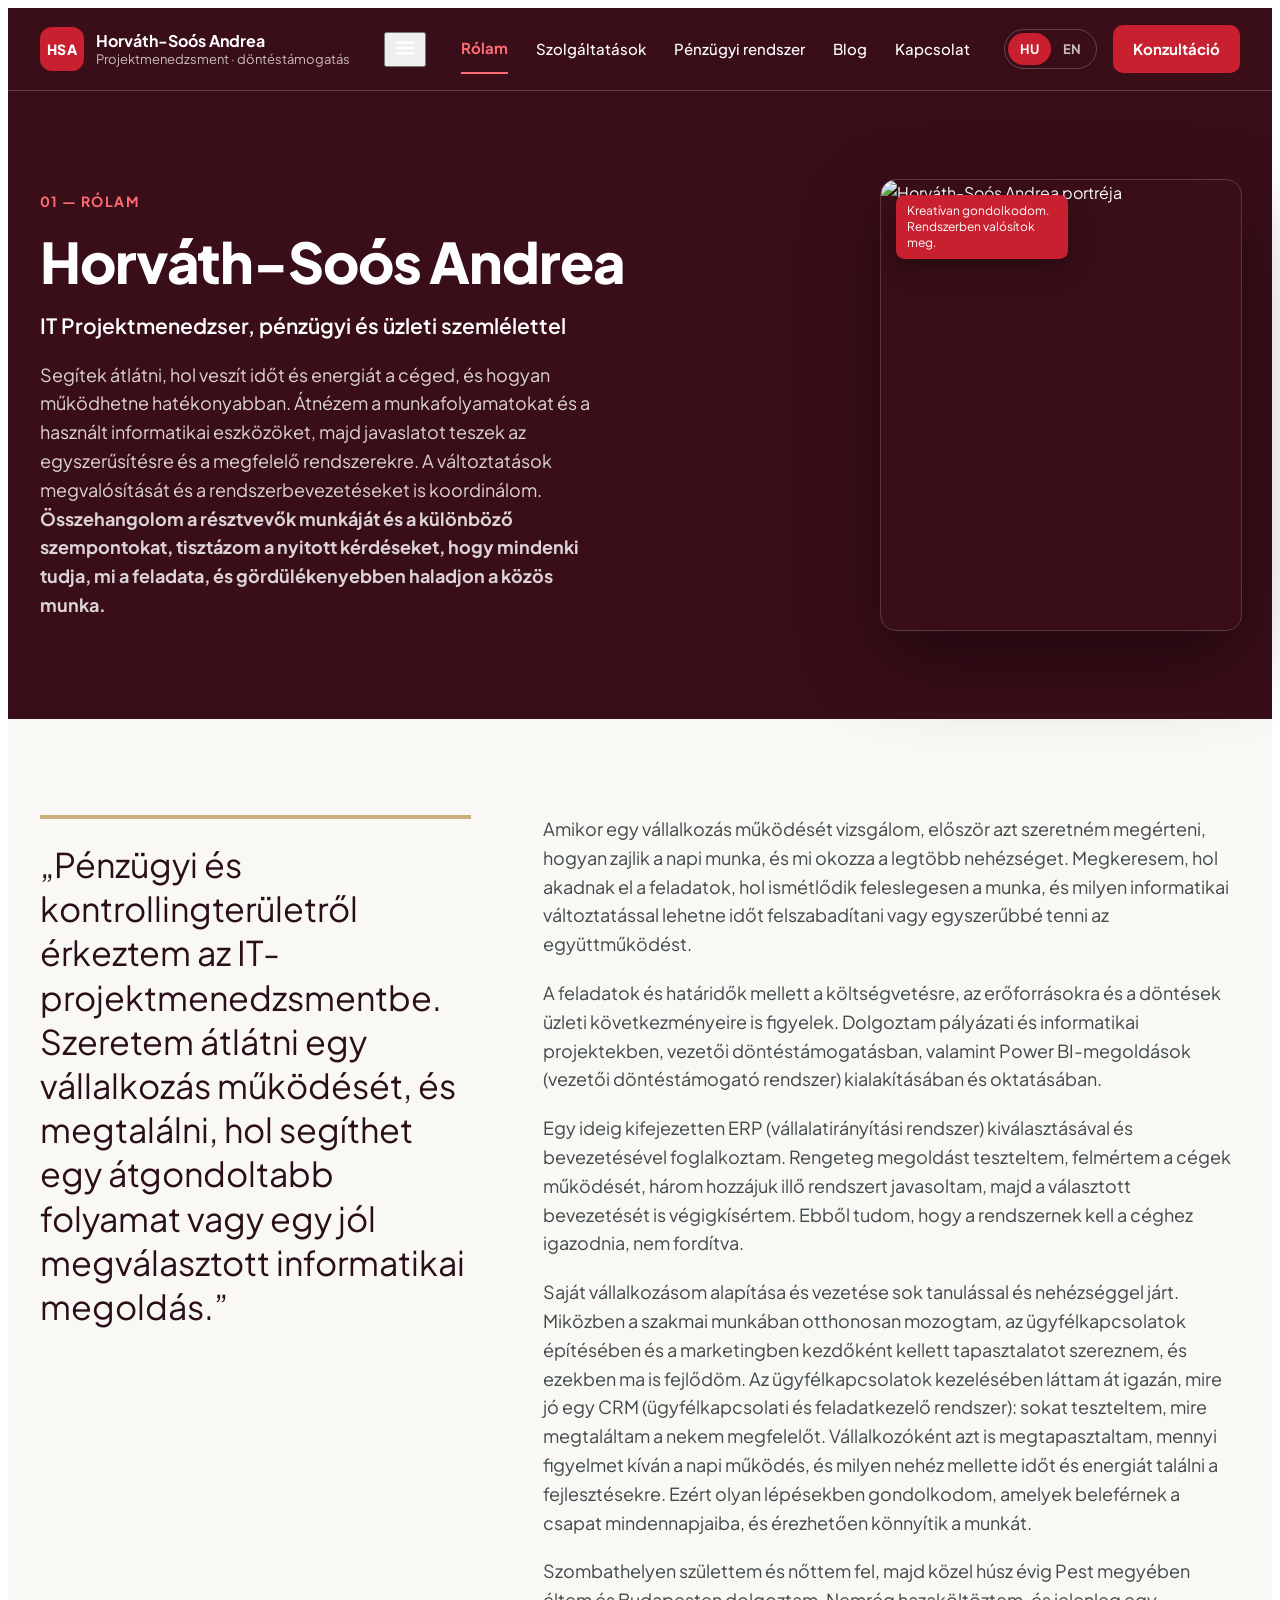
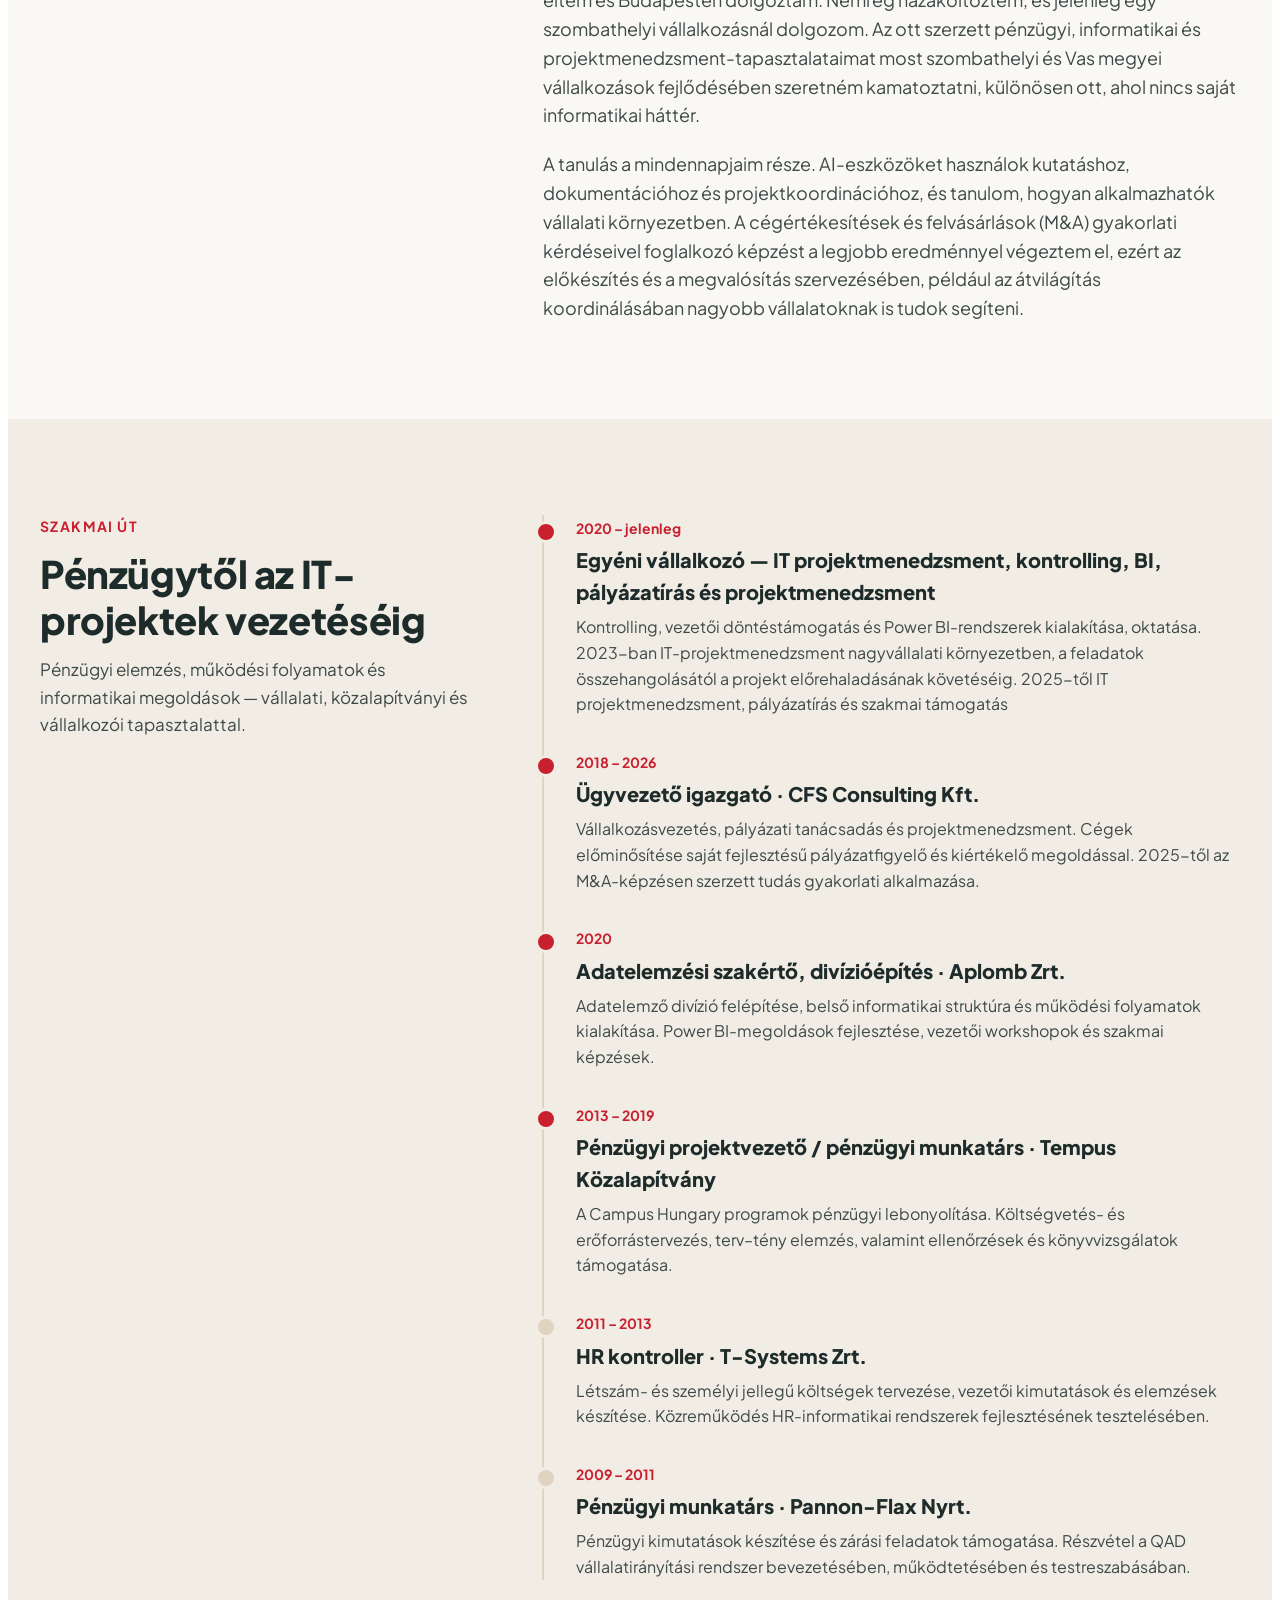
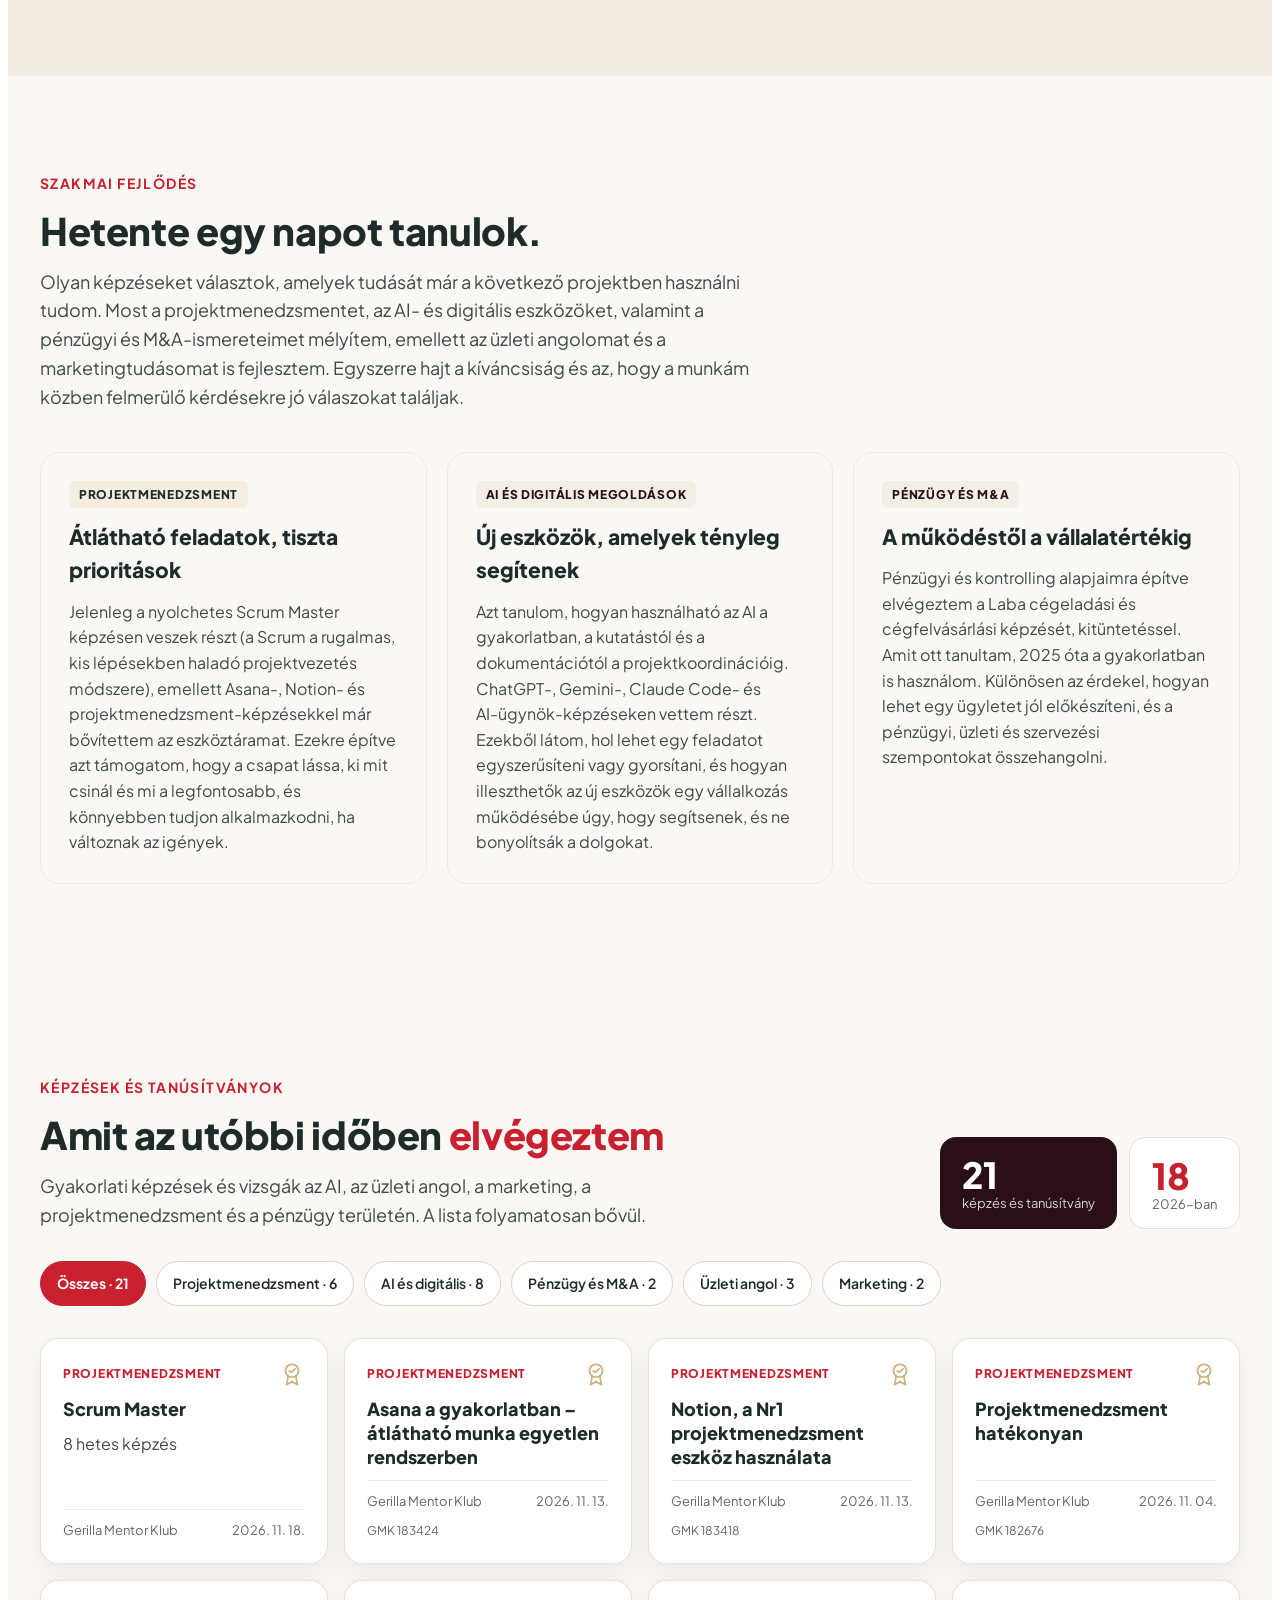
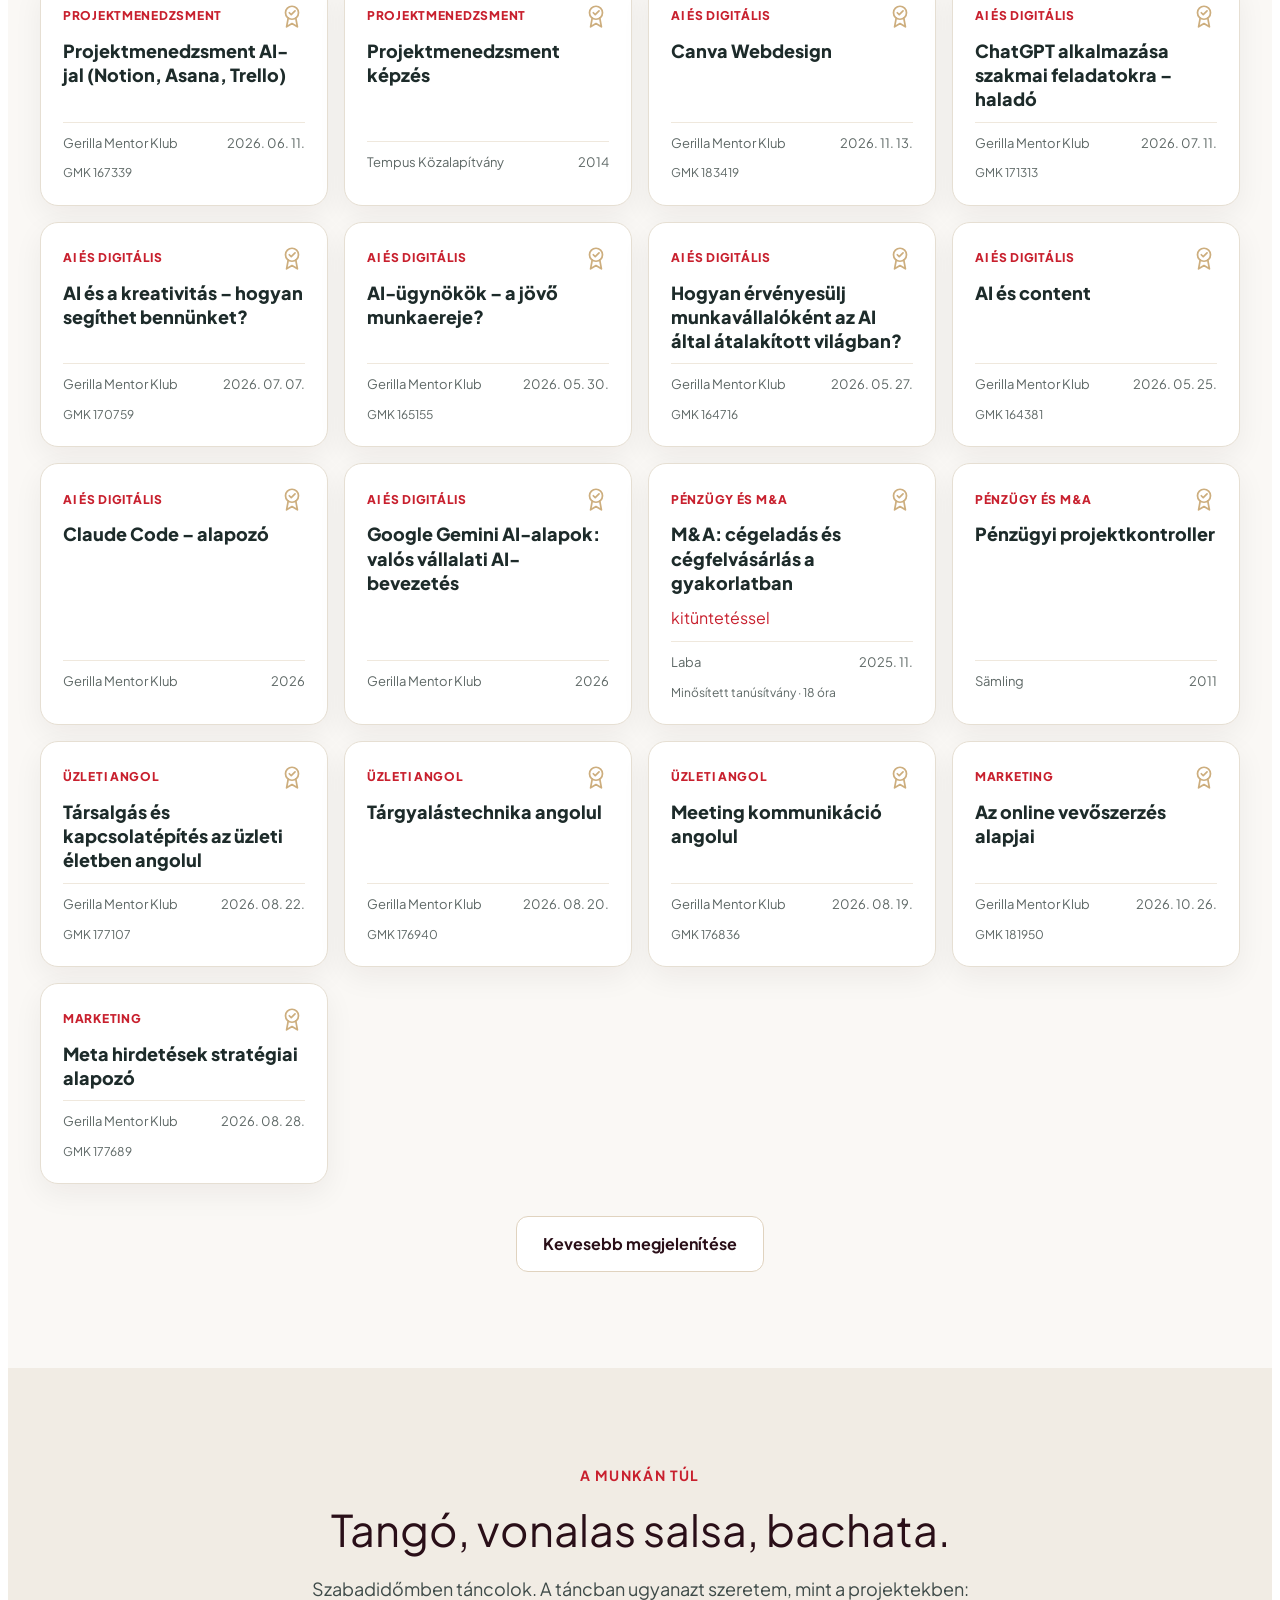
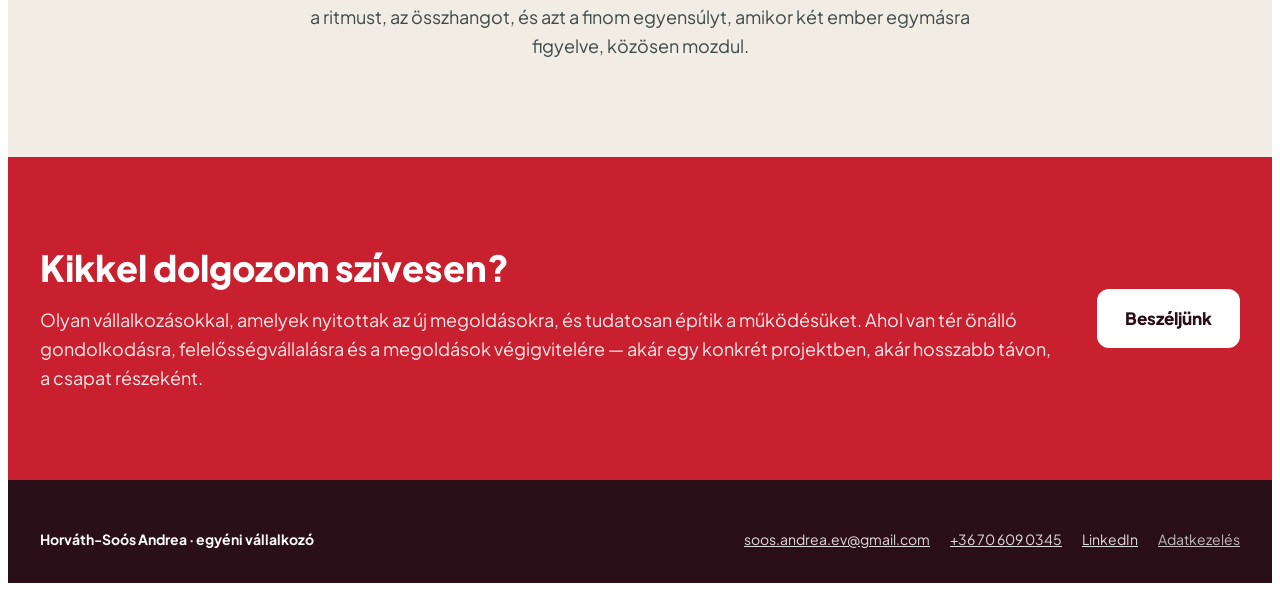
==== index.html @ f27bf32a "Make Rólam the homepage, restore services photo captions and update professional development" ====
<!doctype html>
<html lang="hu">
<head>
<meta charset="utf-8">
<meta name="viewport" content="width=device-width, initial-scale=1">
<title>Horváth-Soós Andrea – IT-projektmenedzsment és döntéstámogatás</title>
<meta name="description" content="Horváth-Soós Andrea bemutatkozása: pénzügyi és kontrolling háttér, szakmai út, képzések és tanúsítványok.">
<meta property="og:type" content="website">
<meta property="og:title" content="Horváth-Soós Andrea – IT-projektmenedzsment és döntéstámogatás">
<meta property="og:description" content="Horváth-Soós Andrea bemutatkozása: pénzügyi és kontrolling háttér, szakmai út, képzések és tanúsítványok.">
<link rel="icon" href="assets/img/favicon.svg" type="image/svg+xml">
<link rel="preconnect" href="https://fonts.googleapis.com">
<link rel="preconnect" href="https://fonts.gstatic.com" crossorigin>
<link href="https://fonts.googleapis.com/css2?family=Playfair+Display:ital,wght@1,500;1,600&amp;family=Plus+Jakarta+Sans:wght@400;500;600;700;800&amp;display=swap" rel="stylesheet">
<link rel="stylesheet" href="assets/css/site.css">
<script src="assets/js/site.js" defer></script>
</head>
<body>
<div style="font-family: 'Plus Jakarta Sans', system-ui, sans-serif; color: #1D2B2A; background: #FAF8F5; width: 100%; line-height: 1.6">

<header class="site-header" style="background: #3A0E19; border-bottom: 1px solid rgba(255, 255, 255, 0.22)">
<div style="max-width: 1200px; margin: 0 auto; padding: 16px 24px; display: flex; flex-wrap: wrap; align-items: center; justify-content: space-between; gap: 16px">
<a href="./" style="display: flex; align-items: center; gap: 12px; text-decoration: none; color: #FFFFFF">
<span style="width: 44px; height: 44px; border-radius: 12px; background: #C8202E; color: #FFFFFF; display: flex; align-items: center; justify-content: center; font-weight: 800; font-size: 14px; letter-spacing: 0.04em">HSA</span>
<span style="display: flex; flex-direction: column; line-height: 1.25"><span style="font-weight: 700; font-size: 16px">Horváth-Soós Andrea</span><span style="font-size: 13px; color: rgba(255, 255, 255, 0.72)">Projektmenedzsment · döntéstámogatás</span></span>
</a>
<button type="button" class="nav-toggle" aria-expanded="false" aria-controls="site-nav" aria-label="Menü" style="color: #FFFFFF"><svg aria-hidden="true" width="26" height="26" viewBox="0 0 24 24" fill="none" stroke="currentColor" stroke-width="2" stroke-linecap="round"><path d="M4 7h16M4 12h16M4 17h16"/></svg></button>
<nav id="site-nav" class="site-nav" aria-label="Fő navigáció" style="display: flex; flex-wrap: wrap; align-items: center; gap: 0 28px">
<a href="./" aria-current="page" style="color: #FF6B73; text-decoration: none; font-weight: 700; font-size: 15px; padding: 12px 0; border-bottom: 2px solid #FF6B73">Rólam</a>
<a href="szolgaltatasok/" style="color: #FFFFFF; text-decoration: none; font-weight: 500; font-size: 15px; padding: 12px 0">Szolgáltatások</a>
<a href="penzugyi-rendszer/" style="color: #FFFFFF; text-decoration: none; font-weight: 500; font-size: 15px; padding: 12px 0">Pénzügyi rendszer</a>
<a href="blog/" style="color: #FFFFFF; text-decoration: none; font-weight: 500; font-size: 15px; padding: 12px 0">Blog</a>
<a href="kapcsolat/" style="color: #FFFFFF; text-decoration: none; font-weight: 500; font-size: 15px; padding: 12px 0">Kapcsolat</a>
</nav>
<div class="site-actions" style="display: flex; align-items: center; gap: 16px">
<div role="group" aria-label="Nyelvválasztó" style="display: flex; align-items: center; border: 1px solid rgba(255, 255, 255, 0.22); border-radius: 999px; padding: 3px; font-size: 13px; font-weight: 700">
<span aria-current="true" style="background: #C8202E; color: #FFFFFF; border-radius: 999px; padding: 6px 12px">HU</span>
<a href="en/" style="color: rgba(255, 255, 255, 0.72); text-decoration: none; padding: 6px 12px">EN</a>
</div>
<a href="kapcsolat/" style="background: #C8202E; color: #FFFFFF; text-decoration: none; font-weight: 700; font-size: 15px; padding: 12px 20px; border-radius: 10px">Konzultáció</a>
</div>
</div>
</header>

<section class="art-band" style="background-color: #3A0E19; color: #FFFFFF">
<div style="max-width: 1200px; margin: 0 auto; padding: 88px 24px; display: flex; flex-wrap: wrap; gap: 48px; align-items: center">
<div style="flex: 1 1 520px; min-width: 0; display: flex; flex-direction: column; gap: 18px">
<span style="font-size: 14px; font-weight: 700; letter-spacing: 0.1em; text-transform: uppercase; color: #FF6B73">01 — Rólam</span>
<h1 style="margin: 0; font-size: clamp(36px, 4.6vw, 56px); line-height: 1.08; font-weight: 800; letter-spacing: -0.02em">Horváth-Soós Andrea</h1>
<p style="margin: 0; font-size: 21px; font-weight: 600; color: #FFFFFF">IT Projektmenedzser, pénzügyi és üzleti szemlélettel</p>
<p style="margin: 0; font-size: 18px; color: rgba(255, 255, 255, 0.82); max-width: 580px">Segítek átlátni, hol veszít időt és energiát a céged, és hogyan működhetne hatékonyabban. Átnézem a munkafolyamatokat és a használt informatikai eszközöket, majd javaslatot teszek az egyszerűsítésre és a megfelelő rendszerekre. A változtatások megvalósítását és a rendszerbevezetéseket is koordinálom. <strong>Összehangolom a résztvevők munkáját és a különböző szempontokat, tisztázom a nyitott kérdéseket, hogy mindenki tudja, mi a feladata, és gördülékenyebben haladjon a közös munka.</strong></p>
</div>
<div style="flex: 0 1 360px; min-width: 0">
<div style="position: relative">
<img src="assets/img/portre-rattan.jpg" alt="Horváth-Soós Andrea portréja" style="display: block; width: 100%; aspect-ratio: 4 / 5; object-fit: cover; object-position: 50% 35%; border-radius: 16px; border: 1px solid rgba(255, 255, 255, 0.18); box-shadow: 0 30px 80px rgba(0, 0, 0, 0.45)">
<div style="position: absolute; left: 16px; top: 16px; background: #C8202E; color: #FFFFFF; border-radius: 8.4px; padding: 8.4px 10.8px; box-shadow: 0 9.6px 24px rgba(0, 0, 0, 0.35); max-width: 150px"><span class="serif" style="display: block; font-size: 12px; line-height: 1.3">Kreatívan gondolkodom.<br>Rendszerben valósítok meg.</span></div>
</div>
</div>
</div>
</section>

<section class="art-flow">
<div style="max-width: 1200px; margin: 0 auto; padding: 96px 24px; display: flex; flex-wrap: wrap; gap: 48px 72px">
<div style="flex: 1 1 320px; min-width: 0">
<p class="serif" style="margin: 0; font-size: clamp(26px, 2.8vw, 34px); line-height: 1.3; color: #2A0F18; border-top: 4px solid #CDAE7E; padding-top: 24px">„Pénzügyi és kontrollingterületről érkeztem az IT-projektmenedzsmentbe. Szeretem átlátni egy vállalkozás működését, és megtalálni, hol segíthet egy átgondoltabb folyamat vagy egy jól megválasztott informatikai megoldás.”</p>
</div>
<div style="flex: 1.6 1 520px; min-width: 0; display: flex; flex-direction: column; gap: 20px; font-size: 18px; color: #3E4A48">
<p style="margin: 0">Amikor egy vállalkozás működését vizsgálom, először azt szeretném megérteni, hogyan zajlik a napi munka, és mi okozza a legtöbb nehézséget. Megkeresem, hol akadnak el a feladatok, hol ismétlődik feleslegesen a munka, és milyen informatikai változtatással lehetne időt felszabadítani vagy egyszerűbbé tenni az együttműködést.</p>
<p style="margin: 0">A feladatok és határidők mellett a költségvetésre, az erőforrásokra és a döntések üzleti következményeire is figyelek. Dolgoztam pályázati és informatikai projektekben, vezetői döntéstámogatásban, valamint Power BI-megoldások (vezetői döntéstámogató rendszer) kialakításában és oktatásában.</p>
<p style="margin: 0">Egy ideig kifejezetten ERP (vállalatirányítási rendszer) kiválasztásával és bevezetésével foglalkoztam. Rengeteg megoldást teszteltem, felmértem a cégek működését, három hozzájuk illő rendszert javasoltam, majd a választott bevezetését is végigkísértem. Ebből tudom, hogy a rendszernek kell a céghez igazodnia, nem fordítva.</p>
<p style="margin: 0">Saját vállalkozásom alapítása és vezetése sok tanulással és nehézséggel járt. Miközben a szakmai munkában otthonosan mozogtam, az ügyfélkapcsolatok építésében és a marketingben kezdőként kellett tapasztalatot szereznem, és ezekben ma is fejlődöm. Az ügyfélkapcsolatok kezelésében láttam át igazán, mire jó egy CRM (ügyfélkapcsolati és feladatkezelő rendszer): sokat teszteltem, mire megtaláltam a nekem megfelelőt. Vállalkozóként azt is megtapasztaltam, mennyi figyelmet kíván a napi működés, és milyen nehéz mellette időt és energiát találni a fejlesztésekre. Ezért olyan lépésekben gondolkodom, amelyek beleférnek a csapat mindennapjaiba, és érezhetően könnyítik a munkát.</p>
<p style="margin: 0">Szombathelyen születtem és nőttem fel, majd közel húsz évig Pest megyében éltem és Budapesten dolgoztam. Nemrég hazaköltöztem, és jelenleg egy szombathelyi vállalkozásnál dolgozom. Az ott szerzett pénzügyi, informatikai és projektmenedzsment-tapasztalataimat most szombathelyi és Vas megyei vállalkozások fejlődésében szeretném kamatoztatni, különösen ott, ahol nincs saját informatikai háttér.</p>
<p style="margin: 0">A tanulás a mindennapjaim része. AI-eszközöket használok kutatáshoz, dokumentációhoz és projektkoordinációhoz, és tanulom, hogyan alkalmazhatók vállalati környezetben. A cégértékesítések és felvásárlások (M&amp;A) gyakorlati kérdéseivel foglalkozó képzést a legjobb eredménnyel végeztem el, ezért az előkészítés és a megvalósítás szervezésében, például az átvilágítás koordinálásában nagyobb vállalatoknak is tudok segíteni.</p>
</div>
</div>
</section>

<section style="background: #F1ECE4">
<div style="max-width: 1200px; margin: 0 auto; padding: 96px 24px; display: flex; flex-wrap: wrap; gap: 48px 72px">
<div style="flex: 1 1 320px; min-width: 0; display: flex; flex-direction: column; gap: 14px">
<span style="font-size: 14px; font-weight: 700; letter-spacing: 0.1em; text-transform: uppercase; color: #C8202E">Szakmai út</span>
<h2 style="margin: 0; font-size: clamp(28px, 3vw, 38px); line-height: 1.2; font-weight: 800; letter-spacing: -0.01em">Pénzügytől az IT-projektek vezetéséig</h2>
<p style="margin: 0; font-size: 17px; color: #3E4A48">Pénzügyi elemzés, működési folyamatok és informatikai megoldások — vállalati, közalapítványi és vállalkozói tapasztalattal.</p>
</div>
<ol style="flex: 1.6 1 520px; min-width: 0; list-style: none; margin: 0; padding: 0; display: flex; flex-direction: column; border-left: 2px solid #E0D3BF">
<li style="position: relative; padding: 0 0 32px 32px"><span aria-hidden="true" style="position: absolute; left: -9px; top: 6px; width: 16px; height: 16px; border-radius: 50%; background: #C8202E; border: 3px solid #F1ECE4"></span><span style="font-size: 14px; font-weight: 700; color: #C8202E">2020 – jelenleg</span><h3 style="margin: 4px 0 6px; font-size: 20px; font-weight: 800">Egyéni vállalkozó — IT projektmenedzsment, kontrolling, BI, pályázatírás és projektmenedzsment</h3><p style="margin: 0; font-size: 16px; color: #3E4A48">Kontrolling, vezetői döntéstámogatás és Power BI-rendszerek kialakítása, oktatása. 2023-ban IT-projektmenedzsment nagyvállalati környezetben, a feladatok összehangolásától a projekt előrehaladásának követéséig. 2025-től IT projektmenedzsment, pályázatírás és szakmai támogatás</p></li>
<li style="position: relative; padding: 0 0 32px 32px"><span aria-hidden="true" style="position: absolute; left: -9px; top: 6px; width: 16px; height: 16px; border-radius: 50%; background: #C8202E; border: 3px solid #F1ECE4"></span><span style="font-size: 14px; font-weight: 700; color: #C8202E">2018 – 2026</span><h3 style="margin: 4px 0 6px; font-size: 20px; font-weight: 800">Ügyvezető igazgató · CFS Consulting Kft.</h3><p style="margin: 0; font-size: 16px; color: #3E4A48">Vállalkozásvezetés, pályázati tanácsadás és projektmenedzsment. Cégek előminősítése saját fejlesztésű pályázatfigyelő és kiértékelő megoldással. 2025-től az M&amp;A-képzésen szerzett tudás gyakorlati alkalmazása.</p></li>
<li style="position: relative; padding: 0 0 32px 32px"><span aria-hidden="true" style="position: absolute; left: -9px; top: 6px; width: 16px; height: 16px; border-radius: 50%; background: #C8202E; border: 3px solid #F1ECE4"></span><span style="font-size: 14px; font-weight: 700; color: #C8202E">2020</span><h3 style="margin: 4px 0 6px; font-size: 20px; font-weight: 800">Adatelemzési szakértő, divízióépítés · Aplomb Zrt.</h3><p style="margin: 0; font-size: 16px; color: #3E4A48">Adatelemző divízió felépítése, belső informatikai struktúra és működési folyamatok kialakítása. Power BI-megoldások fejlesztése, vezetői workshopok és szakmai képzések.</p></li>
<li style="position: relative; padding: 0 0 32px 32px"><span aria-hidden="true" style="position: absolute; left: -9px; top: 6px; width: 16px; height: 16px; border-radius: 50%; background: #C8202E; border: 3px solid #F1ECE4"></span><span style="font-size: 14px; font-weight: 700; color: #C8202E">2013 – 2019</span><h3 style="margin: 4px 0 6px; font-size: 20px; font-weight: 800">Pénzügyi projektvezető / pénzügyi munkatárs · Tempus Közalapítvány</h3><p style="margin: 0; font-size: 16px; color: #3E4A48">A Campus Hungary programok pénzügyi lebonyolítása. Költségvetés- és erőforrástervezés, terv–tény elemzés, valamint ellenőrzések és könyvvizsgálatok támogatása.</p></li>
<li style="position: relative; padding: 0 0 32px 32px"><span aria-hidden="true" style="position: absolute; left: -9px; top: 6px; width: 16px; height: 16px; border-radius: 50%; background: #E0D3BF; border: 3px solid #F1ECE4"></span><span style="font-size: 14px; font-weight: 700; color: #C8202E">2011 – 2013</span><h3 style="margin: 4px 0 6px; font-size: 20px; font-weight: 800">HR kontroller · T-Systems Zrt.</h3><p style="margin: 0; font-size: 16px; color: #3E4A48">Létszám- és személyi jellegű költségek tervezése, vezetői kimutatások és elemzések készítése. Közreműködés HR-informatikai rendszerek fejlesztésének tesztelésében.</p></li>
<li style="position: relative; padding: 0 0 0 32px"><span aria-hidden="true" style="position: absolute; left: -9px; top: 6px; width: 16px; height: 16px; border-radius: 50%; background: #E0D3BF; border: 3px solid #F1ECE4"></span><span style="font-size: 14px; font-weight: 700; color: #C8202E">2009 – 2011</span><h3 style="margin: 4px 0 6px; font-size: 20px; font-weight: 800">Pénzügyi munkatárs · Pannon-Flax Nyrt.</h3><p style="margin: 0; font-size: 16px; color: #3E4A48">Pénzügyi kimutatások készítése és zárási feladatok támogatása. Részvétel a QAD vállalatirányítási rendszer bevezetésében, működtetésében és testreszabásában.</p></li>
</ol>
</div>
</section>

<section>
<div style="max-width: 1200px; margin: 0 auto; padding: 96px 24px; display: flex; flex-direction: column; gap: 40px">
<div style="display: flex; flex-direction: column; gap: 14px; max-width: 720px">
<span style="font-size: 14px; font-weight: 700; letter-spacing: 0.1em; text-transform: uppercase; color: #C8202E">Szakmai fejlődés</span>
<h2 style="margin: 0; font-size: clamp(28px, 3vw, 38px); line-height: 1.2; font-weight: 800; letter-spacing: -0.01em">Hetente egy napot tanulok.</h2>
<p style="margin: 0; font-size: 18px; color: #3E4A48">Olyan képzéseket választok, amelyek tudását már a következő projektben használni tudom. Most a projektmenedzsmentet, az AI- és digitális eszközöket, valamint a pénzügyi és M&amp;A-ismereteimet mélyítem, emellett az üzleti angolomat és a marketingtudásomat is fejlesztem. Egyszerre hajt a kíváncsiság és az, hogy a munkám közben felmerülő kérdésekre jó válaszokat találjak.</p>
</div>
<div style="display: grid; grid-template-columns: repeat(auto-fit, minmax(300px, 1fr)); gap: 20px">
<div style="border: 1px solid #ECEBE8; border-radius: 20px; padding: 28px; display: flex; flex-direction: column; gap: 12px"><span style="align-self: flex-start; font-size: 12px; font-weight: 800; letter-spacing: 0.06em; text-transform: uppercase; background: #F5EDE0; padding: 4px 10px; border-radius: 6px">Projektmenedzsment</span><h3 style="margin: 0; font-size: 21px; font-weight: 800">Átlátható feladatok, tiszta prioritások</h3><p style="margin: 0; font-size: 16px; color: #3E4A48">Jelenleg a nyolchetes Scrum Master képzésen veszek részt (a Scrum a rugalmas, kis lépésekben haladó projektvezetés módszere), emellett Asana-, Notion- és projektmenedzsment-képzésekkel már bővítettem az eszköztáramat. Ezekre építve azt támogatom, hogy a csapat lássa, ki mit csinál és mi a legfontosabb, és könnyebben tudjon alkalmazkodni, ha változnak az igények.</p></div>
<div style="border: 1px solid #ECEBE8; border-radius: 20px; padding: 28px; display: flex; flex-direction: column; gap: 12px"><span style="align-self: flex-start; font-size: 12px; font-weight: 800; letter-spacing: 0.06em; text-transform: uppercase; background: #F3EEE6; color: #2A0F18; padding: 4px 10px; border-radius: 6px">AI és digitális megoldások</span><h3 style="margin: 0; font-size: 21px; font-weight: 800">Új eszközök, amelyek tényleg segítenek</h3><p style="margin: 0; font-size: 16px; color: #3E4A48">Azt tanulom, hogyan használható az AI a gyakorlatban, a kutatástól és a dokumentációtól a projektkoordinációig. ChatGPT-, Gemini-, Claude Code- és AI-ügynök-képzéseken vettem részt. Ezekből látom, hol lehet egy feladatot egyszerűsíteni vagy gyorsítani, és hogyan illeszthetők az új eszközök egy vállalkozás működésébe úgy, hogy segítsenek, és ne bonyolítsák a dolgokat.</p></div>
<div style="border: 1px solid #ECEBE8; border-radius: 20px; padding: 28px; display: flex; flex-direction: column; gap: 12px"><span style="align-self: flex-start; font-size: 12px; font-weight: 800; letter-spacing: 0.06em; text-transform: uppercase; background: #F3EEE6; color: #2A0F18; padding: 4px 10px; border-radius: 6px">Pénzügy és M&amp;A</span><h3 style="margin: 0; font-size: 21px; font-weight: 800">A működéstől a vállalatértékig</h3><p style="margin: 0; font-size: 16px; color: #3E4A48">Pénzügyi és kontrolling alapjaimra építve elvégeztem a Laba cégeladási és cégfelvásárlási képzését, kitüntetéssel. Amit ott tanultam, 2025 óta a gyakorlatban is használom. Különösen az érdekel, hogyan lehet egy ügyletet jól előkészíteni, és a pénzügyi, üzleti és szervezési szempontokat összehangolni.</p></div>
</div>
</div>
</section>

<section id="tanusitvanyok" class="art-flow" style="background-color: #FAF8F5">
<div style="max-width: 1200px; margin: 0 auto; padding: 96px 24px; display: flex; flex-direction: column; gap: 32px">
<div style="display: flex; flex-wrap: wrap; justify-content: space-between; align-items: flex-end; gap: 24px">
<div style="display: flex; flex-direction: column; gap: 14px; max-width: 700px">
<span style="font-size: 14px; font-weight: 700; letter-spacing: 0.1em; text-transform: uppercase; color: #C8202E">Képzések és tanúsítványok</span>
<h2 style="margin: 0; font-size: clamp(28px, 3vw, 38px); line-height: 1.2; font-weight: 800; letter-spacing: -0.01em">Amit az utóbbi időben <span class="serif" style="color: #C8202E">elvégeztem</span></h2>
<p style="margin: 0; font-size: 18px; color: #3E4A48">Gyakorlati képzések és vizsgák az AI, az üzleti angol, a marketing, a projektmenedzsment és a pénzügy területén. A lista folyamatosan bővül.</p>
</div>
<div style="display: flex; gap: 12px">
<span style="background: #2A0F18; color: #FFFFFF; border-radius: 16px; padding: 16px 22px; display: flex; flex-direction: column; line-height: 1.2"><strong style="font-size: 36px; font-weight: 800">21</strong><span style="font-size: 13px; color: rgba(255, 255, 255, 0.82)">képzés és tanúsítvány</span></span>
<span style="background: #FFFFFF; border: 1px solid #E6DFD3; border-radius: 16px; padding: 16px 22px; display: flex; flex-direction: column; line-height: 1.2"><strong style="font-size: 36px; font-weight: 800; color: #C8202E">18</strong><span style="font-size: 13px; color: #5E6866">2026-ban</span></span>
</div>
</div>
<div class="js-filter" data-target=".cert" data-limit="9" data-more="#cert-more" role="group" aria-label="Szűrés terület szerint" style="display: flex; flex-wrap: wrap; gap: 10px">
<button type="button" aria-pressed="true" data-filter="Összes" style="font: inherit; font-size: 14px; border-radius: 999px; padding: 10px 16px; cursor: pointer; font-weight: 700; background: #C8202E; color: #FFFFFF; border: 1.5px solid #C8202E">Összes · 21</button>
<button type="button" aria-pressed="false" data-filter="Projektmenedzsment" style="font: inherit; font-size: 14px; border-radius: 999px; padding: 10px 16px; cursor: pointer; font-weight: 600; background: #FFFFFF; color: #1D2B2A; border: 1.5px solid #E0D3BF">Projektmenedzsment · 6</button>
<button type="button" aria-pressed="false" data-filter="AI és digitális" style="font: inherit; font-size: 14px; border-radius: 999px; padding: 10px 16px; cursor: pointer; font-weight: 600; background: #FFFFFF; color: #1D2B2A; border: 1.5px solid #E0D3BF">AI és digitális · 8</button>
<button type="button" aria-pressed="false" data-filter="Pénzügy és M&amp;A" style="font: inherit; font-size: 14px; border-radius: 999px; padding: 10px 16px; cursor: pointer; font-weight: 600; background: #FFFFFF; color: #1D2B2A; border: 1.5px solid #E0D3BF">Pénzügy és M&amp;A · 2</button>
<button type="button" aria-pressed="false" data-filter="Üzleti angol" style="font: inherit; font-size: 14px; border-radius: 999px; padding: 10px 16px; cursor: pointer; font-weight: 600; background: #FFFFFF; color: #1D2B2A; border: 1.5px solid #E0D3BF">Üzleti angol · 3</button>
<button type="button" aria-pressed="false" data-filter="Marketing" style="font: inherit; font-size: 14px; border-radius: 999px; padding: 10px 16px; cursor: pointer; font-weight: 600; background: #FFFFFF; color: #1D2B2A; border: 1.5px solid #E0D3BF">Marketing · 2</button>
</div>
<div style="display: grid; grid-template-columns: repeat(auto-fill, minmax(260px, 1fr)); gap: 16px">

<article class="cert" data-cat="Projektmenedzsment" style="background: #FFFFFF; border: 1px solid #E6DFD3; border-radius: 18px; padding: 22px; display: flex; flex-direction: column; gap: 10px; box-shadow: 0 10px 30px rgba(42, 15, 24, 0.06)">
<div style="display: flex; justify-content: space-between; align-items: center; gap: 10px">
<span style="font-size: 12px; font-weight: 800; letter-spacing: 0.06em; text-transform: uppercase; color: #C8202E">Projektmenedzsment</span>
<svg aria-hidden="true" width="26" height="26" viewBox="0 0 24 24" fill="none" stroke="currentColor" stroke-width="1.6" stroke-linecap="round" stroke-linejoin="round" style="color: #CDAE7E"><circle cx="12" cy="9" r="6"/><path d="M8.5 14 7 22l5-3 5 3-1.5-8"/><path d="m9.5 9 1.8 1.8 3.5-3.5"/></svg>
</div>
<h3 style="margin: 0; font-size: 18px; line-height: 1.35; font-weight: 800; color: #1D2B2A">Scrum Master</h3>
<p style="margin: 0; font-size: 16px; color: #3E4A48">8 hetes képzés</p>

<div style="margin-top: auto; padding-top: 10px; border-top: 1px solid #EFE8DD; display: flex; justify-content: space-between; gap: 8px; font-size: 13px; color: #5E6866"><span>Gerilla Mentor Klub</span><span>2026. 11. 18.</span></div>

</article>

<article class="cert" data-cat="Projektmenedzsment" style="background: #FFFFFF; border: 1px solid #E6DFD3; border-radius: 18px; padding: 22px; display: flex; flex-direction: column; gap: 10px; box-shadow: 0 10px 30px rgba(42, 15, 24, 0.06)">
<div style="display: flex; justify-content: space-between; align-items: center; gap: 10px">
<span style="font-size: 12px; font-weight: 800; letter-spacing: 0.06em; text-transform: uppercase; color: #C8202E">Projektmenedzsment</span>
<svg aria-hidden="true" width="26" height="26" viewBox="0 0 24 24" fill="none" stroke="currentColor" stroke-width="1.6" stroke-linecap="round" stroke-linejoin="round" style="color: #CDAE7E"><circle cx="12" cy="9" r="6"/><path d="M8.5 14 7 22l5-3 5 3-1.5-8"/><path d="m9.5 9 1.8 1.8 3.5-3.5"/></svg>
</div>
<h3 style="margin: 0; font-size: 18px; line-height: 1.35; font-weight: 800; color: #1D2B2A">Asana a gyakorlatban – átlátható munka egyetlen rendszerben</h3>

<div style="margin-top: auto; padding-top: 10px; border-top: 1px solid #EFE8DD; display: flex; justify-content: space-between; gap: 8px; font-size: 13px; color: #5E6866"><span>Gerilla Mentor Klub</span><span>2026. 11. 13.</span></div>
<span style="font-size: 12px; color: #5E6866">GMK 183424</span>
</article>

<article class="cert" data-cat="Projektmenedzsment" style="background: #FFFFFF; border: 1px solid #E6DFD3; border-radius: 18px; padding: 22px; display: flex; flex-direction: column; gap: 10px; box-shadow: 0 10px 30px rgba(42, 15, 24, 0.06)">
<div style="display: flex; justify-content: space-between; align-items: center; gap: 10px">
<span style="font-size: 12px; font-weight: 800; letter-spacing: 0.06em; text-transform: uppercase; color: #C8202E">Projektmenedzsment</span>
<svg aria-hidden="true" width="26" height="26" viewBox="0 0 24 24" fill="none" stroke="currentColor" stroke-width="1.6" stroke-linecap="round" stroke-linejoin="round" style="color: #CDAE7E"><circle cx="12" cy="9" r="6"/><path d="M8.5 14 7 22l5-3 5 3-1.5-8"/><path d="m9.5 9 1.8 1.8 3.5-3.5"/></svg>
</div>
<h3 style="margin: 0; font-size: 18px; line-height: 1.35; font-weight: 800; color: #1D2B2A">Notion, a Nr1 projektmenedzsment eszköz használata</h3>

<div style="margin-top: auto; padding-top: 10px; border-top: 1px solid #EFE8DD; display: flex; justify-content: space-between; gap: 8px; font-size: 13px; color: #5E6866"><span>Gerilla Mentor Klub</span><span>2026. 11. 13.</span></div>
<span style="font-size: 12px; color: #5E6866">GMK 183418</span>
</article>

<article class="cert" data-cat="Projektmenedzsment" style="background: #FFFFFF; border: 1px solid #E6DFD3; border-radius: 18px; padding: 22px; display: flex; flex-direction: column; gap: 10px; box-shadow: 0 10px 30px rgba(42, 15, 24, 0.06)">
<div style="display: flex; justify-content: space-between; align-items: center; gap: 10px">
<span style="font-size: 12px; font-weight: 800; letter-spacing: 0.06em; text-transform: uppercase; color: #C8202E">Projektmenedzsment</span>
<svg aria-hidden="true" width="26" height="26" viewBox="0 0 24 24" fill="none" stroke="currentColor" stroke-width="1.6" stroke-linecap="round" stroke-linejoin="round" style="color: #CDAE7E"><circle cx="12" cy="9" r="6"/><path d="M8.5 14 7 22l5-3 5 3-1.5-8"/><path d="m9.5 9 1.8 1.8 3.5-3.5"/></svg>
</div>
<h3 style="margin: 0; font-size: 18px; line-height: 1.35; font-weight: 800; color: #1D2B2A">Projektmenedzsment hatékonyan</h3>

<div style="margin-top: auto; padding-top: 10px; border-top: 1px solid #EFE8DD; display: flex; justify-content: space-between; gap: 8px; font-size: 13px; color: #5E6866"><span>Gerilla Mentor Klub</span><span>2026. 11. 04.</span></div>
<span style="font-size: 12px; color: #5E6866">GMK 182676</span>
</article>

<article class="cert" data-cat="Projektmenedzsment" style="background: #FFFFFF; border: 1px solid #E6DFD3; border-radius: 18px; padding: 22px; display: flex; flex-direction: column; gap: 10px; box-shadow: 0 10px 30px rgba(42, 15, 24, 0.06)">
<div style="display: flex; justify-content: space-between; align-items: center; gap: 10px">
<span style="font-size: 12px; font-weight: 800; letter-spacing: 0.06em; text-transform: uppercase; color: #C8202E">Projektmenedzsment</span>
<svg aria-hidden="true" width="26" height="26" viewBox="0 0 24 24" fill="none" stroke="currentColor" stroke-width="1.6" stroke-linecap="round" stroke-linejoin="round" style="color: #CDAE7E"><circle cx="12" cy="9" r="6"/><path d="M8.5 14 7 22l5-3 5 3-1.5-8"/><path d="m9.5 9 1.8 1.8 3.5-3.5"/></svg>
</div>
<h3 style="margin: 0; font-size: 18px; line-height: 1.35; font-weight: 800; color: #1D2B2A">Projektmenedzsment AI-jal (Notion, Asana, Trello)</h3>

<div style="margin-top: auto; padding-top: 10px; border-top: 1px solid #EFE8DD; display: flex; justify-content: space-between; gap: 8px; font-size: 13px; color: #5E6866"><span>Gerilla Mentor Klub</span><span>2026. 06. 11.</span></div>
<span style="font-size: 12px; color: #5E6866">GMK 167339</span>
</article>

<article class="cert" data-cat="Projektmenedzsment" style="background: #FFFFFF; border: 1px solid #E6DFD3; border-radius: 18px; padding: 22px; display: flex; flex-direction: column; gap: 10px; box-shadow: 0 10px 30px rgba(42, 15, 24, 0.06)">
<div style="display: flex; justify-content: space-between; align-items: center; gap: 10px">
<span style="font-size: 12px; font-weight: 800; letter-spacing: 0.06em; text-transform: uppercase; color: #C8202E">Projektmenedzsment</span>
<svg aria-hidden="true" width="26" height="26" viewBox="0 0 24 24" fill="none" stroke="currentColor" stroke-width="1.6" stroke-linecap="round" stroke-linejoin="round" style="color: #CDAE7E"><circle cx="12" cy="9" r="6"/><path d="M8.5 14 7 22l5-3 5 3-1.5-8"/><path d="m9.5 9 1.8 1.8 3.5-3.5"/></svg>
</div>
<h3 style="margin: 0; font-size: 18px; line-height: 1.35; font-weight: 800; color: #1D2B2A">Projektmenedzsment képzés</h3>

<div style="margin-top: auto; padding-top: 10px; border-top: 1px solid #EFE8DD; display: flex; justify-content: space-between; gap: 8px; font-size: 13px; color: #5E6866"><span>Tempus Közalapítvány</span><span>2014</span></div>
<span style="font-size: 12px; color: #5E6866"></span>
</article>

<article class="cert" data-cat="AI és digitális" style="background: #FFFFFF; border: 1px solid #E6DFD3; border-radius: 18px; padding: 22px; display: flex; flex-direction: column; gap: 10px; box-shadow: 0 10px 30px rgba(42, 15, 24, 0.06)">
<div style="display: flex; justify-content: space-between; align-items: center; gap: 10px">
<span style="font-size: 12px; font-weight: 800; letter-spacing: 0.06em; text-transform: uppercase; color: #C8202E">AI és digitális</span>
<svg aria-hidden="true" width="26" height="26" viewBox="0 0 24 24" fill="none" stroke="currentColor" stroke-width="1.6" stroke-linecap="round" stroke-linejoin="round" style="color: #CDAE7E"><circle cx="12" cy="9" r="6"/><path d="M8.5 14 7 22l5-3 5 3-1.5-8"/><path d="m9.5 9 1.8 1.8 3.5-3.5"/></svg>
</div>
<h3 style="margin: 0; font-size: 18px; line-height: 1.35; font-weight: 800; color: #1D2B2A">Canva Webdesign</h3>

<div style="margin-top: auto; padding-top: 10px; border-top: 1px solid #EFE8DD; display: flex; justify-content: space-between; gap: 8px; font-size: 13px; color: #5E6866"><span>Gerilla Mentor Klub</span><span>2026. 11. 13.</span></div>
<span style="font-size: 12px; color: #5E6866">GMK 183419</span>
</article>

<article class="cert" data-cat="AI és digitális" style="background: #FFFFFF; border: 1px solid #E6DFD3; border-radius: 18px; padding: 22px; display: flex; flex-direction: column; gap: 10px; box-shadow: 0 10px 30px rgba(42, 15, 24, 0.06)">
<div style="display: flex; justify-content: space-between; align-items: center; gap: 10px">
<span style="font-size: 12px; font-weight: 800; letter-spacing: 0.06em; text-transform: uppercase; color: #C8202E">AI és digitális</span>
<svg aria-hidden="true" width="26" height="26" viewBox="0 0 24 24" fill="none" stroke="currentColor" stroke-width="1.6" stroke-linecap="round" stroke-linejoin="round" style="color: #CDAE7E"><circle cx="12" cy="9" r="6"/><path d="M8.5 14 7 22l5-3 5 3-1.5-8"/><path d="m9.5 9 1.8 1.8 3.5-3.5"/></svg>
</div>
<h3 style="margin: 0; font-size: 18px; line-height: 1.35; font-weight: 800; color: #1D2B2A">ChatGPT alkalmazása szakmai feladatokra – haladó</h3>

<div style="margin-top: auto; padding-top: 10px; border-top: 1px solid #EFE8DD; display: flex; justify-content: space-between; gap: 8px; font-size: 13px; color: #5E6866"><span>Gerilla Mentor Klub</span><span>2026. 07. 11.</span></div>
<span style="font-size: 12px; color: #5E6866">GMK 171313</span>
</article>

<article class="cert" data-cat="AI és digitális" style="background: #FFFFFF; border: 1px solid #E6DFD3; border-radius: 18px; padding: 22px; display: flex; flex-direction: column; gap: 10px; box-shadow: 0 10px 30px rgba(42, 15, 24, 0.06)">
<div style="display: flex; justify-content: space-between; align-items: center; gap: 10px">
<span style="font-size: 12px; font-weight: 800; letter-spacing: 0.06em; text-transform: uppercase; color: #C8202E">AI és digitális</span>
<svg aria-hidden="true" width="26" height="26" viewBox="0 0 24 24" fill="none" stroke="currentColor" stroke-width="1.6" stroke-linecap="round" stroke-linejoin="round" style="color: #CDAE7E"><circle cx="12" cy="9" r="6"/><path d="M8.5 14 7 22l5-3 5 3-1.5-8"/><path d="m9.5 9 1.8 1.8 3.5-3.5"/></svg>
</div>
<h3 style="margin: 0; font-size: 18px; line-height: 1.35; font-weight: 800; color: #1D2B2A">AI és a kreativitás – hogyan segíthet bennünket?</h3>

<div style="margin-top: auto; padding-top: 10px; border-top: 1px solid #EFE8DD; display: flex; justify-content: space-between; gap: 8px; font-size: 13px; color: #5E6866"><span>Gerilla Mentor Klub</span><span>2026. 07. 07.</span></div>
<span style="font-size: 12px; color: #5E6866">GMK 170759</span>
</article>

<article class="cert" data-cat="AI és digitális" style="background: #FFFFFF; border: 1px solid #E6DFD3; border-radius: 18px; padding: 22px; display: flex; flex-direction: column; gap: 10px; box-shadow: 0 10px 30px rgba(42, 15, 24, 0.06)">
<div style="display: flex; justify-content: space-between; align-items: center; gap: 10px">
<span style="font-size: 12px; font-weight: 800; letter-spacing: 0.06em; text-transform: uppercase; color: #C8202E">AI és digitális</span>
<svg aria-hidden="true" width="26" height="26" viewBox="0 0 24 24" fill="none" stroke="currentColor" stroke-width="1.6" stroke-linecap="round" stroke-linejoin="round" style="color: #CDAE7E"><circle cx="12" cy="9" r="6"/><path d="M8.5 14 7 22l5-3 5 3-1.5-8"/><path d="m9.5 9 1.8 1.8 3.5-3.5"/></svg>
</div>
<h3 style="margin: 0; font-size: 18px; line-height: 1.35; font-weight: 800; color: #1D2B2A">AI-ügynökök – a jövő munkaereje?</h3>

<div style="margin-top: auto; padding-top: 10px; border-top: 1px solid #EFE8DD; display: flex; justify-content: space-between; gap: 8px; font-size: 13px; color: #5E6866"><span>Gerilla Mentor Klub</span><span>2026. 05. 30.</span></div>
<span style="font-size: 12px; color: #5E6866">GMK 165155</span>
</article>

<article class="cert" data-cat="AI és digitális" style="background: #FFFFFF; border: 1px solid #E6DFD3; border-radius: 18px; padding: 22px; display: flex; flex-direction: column; gap: 10px; box-shadow: 0 10px 30px rgba(42, 15, 24, 0.06)">
<div style="display: flex; justify-content: space-between; align-items: center; gap: 10px">
<span style="font-size: 12px; font-weight: 800; letter-spacing: 0.06em; text-transform: uppercase; color: #C8202E">AI és digitális</span>
<svg aria-hidden="true" width="26" height="26" viewBox="0 0 24 24" fill="none" stroke="currentColor" stroke-width="1.6" stroke-linecap="round" stroke-linejoin="round" style="color: #CDAE7E"><circle cx="12" cy="9" r="6"/><path d="M8.5 14 7 22l5-3 5 3-1.5-8"/><path d="m9.5 9 1.8 1.8 3.5-3.5"/></svg>
</div>
<h3 style="margin: 0; font-size: 18px; line-height: 1.35; font-weight: 800; color: #1D2B2A">Hogyan érvényesülj munkavállalóként az AI által átalakított világban?</h3>

<div style="margin-top: auto; padding-top: 10px; border-top: 1px solid #EFE8DD; display: flex; justify-content: space-between; gap: 8px; font-size: 13px; color: #5E6866"><span>Gerilla Mentor Klub</span><span>2026. 05. 27.</span></div>
<span style="font-size: 12px; color: #5E6866">GMK 164716</span>
</article>

<article class="cert" data-cat="AI és digitális" style="background: #FFFFFF; border: 1px solid #E6DFD3; border-radius: 18px; padding: 22px; display: flex; flex-direction: column; gap: 10px; box-shadow: 0 10px 30px rgba(42, 15, 24, 0.06)">
<div style="display: flex; justify-content: space-between; align-items: center; gap: 10px">
<span style="font-size: 12px; font-weight: 800; letter-spacing: 0.06em; text-transform: uppercase; color: #C8202E">AI és digitális</span>
<svg aria-hidden="true" width="26" height="26" viewBox="0 0 24 24" fill="none" stroke="currentColor" stroke-width="1.6" stroke-linecap="round" stroke-linejoin="round" style="color: #CDAE7E"><circle cx="12" cy="9" r="6"/><path d="M8.5 14 7 22l5-3 5 3-1.5-8"/><path d="m9.5 9 1.8 1.8 3.5-3.5"/></svg>
</div>
<h3 style="margin: 0; font-size: 18px; line-height: 1.35; font-weight: 800; color: #1D2B2A">AI és content</h3>

<div style="margin-top: auto; padding-top: 10px; border-top: 1px solid #EFE8DD; display: flex; justify-content: space-between; gap: 8px; font-size: 13px; color: #5E6866"><span>Gerilla Mentor Klub</span><span>2026. 05. 25.</span></div>
<span style="font-size: 12px; color: #5E6866">GMK 164381</span>
</article>

<article class="cert" data-cat="AI és digitális" style="background: #FFFFFF; border: 1px solid #E6DFD3; border-radius: 18px; padding: 22px; display: flex; flex-direction: column; gap: 10px; box-shadow: 0 10px 30px rgba(42, 15, 24, 0.06)">
<div style="display: flex; justify-content: space-between; align-items: center; gap: 10px">
<span style="font-size: 12px; font-weight: 800; letter-spacing: 0.06em; text-transform: uppercase; color: #C8202E">AI és digitális</span>
<svg aria-hidden="true" width="26" height="26" viewBox="0 0 24 24" fill="none" stroke="currentColor" stroke-width="1.6" stroke-linecap="round" stroke-linejoin="round" style="color: #CDAE7E"><circle cx="12" cy="9" r="6"/><path d="M8.5 14 7 22l5-3 5 3-1.5-8"/><path d="m9.5 9 1.8 1.8 3.5-3.5"/></svg>
</div>
<h3 style="margin: 0; font-size: 18px; line-height: 1.35; font-weight: 800; color: #1D2B2A">Claude Code – alapozó</h3>

<div style="margin-top: auto; padding-top: 10px; border-top: 1px solid #EFE8DD; display: flex; justify-content: space-between; gap: 8px; font-size: 13px; color: #5E6866"><span>Gerilla Mentor Klub</span><span>2026</span></div>
<span style="font-size: 12px; color: #5E6866"></span>
</article>

<article class="cert" data-cat="AI és digitális" style="background: #FFFFFF; border: 1px solid #E6DFD3; border-radius: 18px; padding: 22px; display: flex; flex-direction: column; gap: 10px; box-shadow: 0 10px 30px rgba(42, 15, 24, 0.06)">
<div style="display: flex; justify-content: space-between; align-items: center; gap: 10px">
<span style="font-size: 12px; font-weight: 800; letter-spacing: 0.06em; text-transform: uppercase; color: #C8202E">AI és digitális</span>
<svg aria-hidden="true" width="26" height="26" viewBox="0 0 24 24" fill="none" stroke="currentColor" stroke-width="1.6" stroke-linecap="round" stroke-linejoin="round" style="color: #CDAE7E"><circle cx="12" cy="9" r="6"/><path d="M8.5 14 7 22l5-3 5 3-1.5-8"/><path d="m9.5 9 1.8 1.8 3.5-3.5"/></svg>
</div>
<h3 style="margin: 0; font-size: 18px; line-height: 1.35; font-weight: 800; color: #1D2B2A">Google Gemini AI-alapok: valós vállalati AI-bevezetés</h3>

<div style="margin-top: auto; padding-top: 10px; border-top: 1px solid #EFE8DD; display: flex; justify-content: space-between; gap: 8px; font-size: 13px; color: #5E6866"><span>Gerilla Mentor Klub</span><span>2026</span></div>
<span style="font-size: 12px; color: #5E6866"></span>
</article>

<article class="cert" data-cat="Pénzügy és M&amp;A" style="background: #FFFFFF; border: 1px solid #E6DFD3; border-radius: 18px; padding: 22px; display: flex; flex-direction: column; gap: 10px; box-shadow: 0 10px 30px rgba(42, 15, 24, 0.06)">
<div style="display: flex; justify-content: space-between; align-items: center; gap: 10px">
<span style="font-size: 12px; font-weight: 800; letter-spacing: 0.06em; text-transform: uppercase; color: #C8202E">Pénzügy és M&amp;A</span>
<svg aria-hidden="true" width="26" height="26" viewBox="0 0 24 24" fill="none" stroke="currentColor" stroke-width="1.6" stroke-linecap="round" stroke-linejoin="round" style="color: #CDAE7E"><circle cx="12" cy="9" r="6"/><path d="M8.5 14 7 22l5-3 5 3-1.5-8"/><path d="m9.5 9 1.8 1.8 3.5-3.5"/></svg>
</div>
<h3 style="margin: 0; font-size: 18px; line-height: 1.35; font-weight: 800; color: #1D2B2A">M&amp;A: cégeladás és cégfelvásárlás a gyakorlatban</h3>
<span class="serif" style="align-self: flex-start; font-size: 16px; color: #C8202E">kitüntetéssel</span>
<div style="margin-top: auto; padding-top: 10px; border-top: 1px solid #EFE8DD; display: flex; justify-content: space-between; gap: 8px; font-size: 13px; color: #5E6866"><span>Laba</span><span>2025. 11.</span></div>
<span style="font-size: 12px; color: #5E6866">Minősített tanúsítvány · 18 óra</span>
</article>

<article class="cert" data-cat="Pénzügy és M&amp;A" style="background: #FFFFFF; border: 1px solid #E6DFD3; border-radius: 18px; padding: 22px; display: flex; flex-direction: column; gap: 10px; box-shadow: 0 10px 30px rgba(42, 15, 24, 0.06)">
<div style="display: flex; justify-content: space-between; align-items: center; gap: 10px">
<span style="font-size: 12px; font-weight: 800; letter-spacing: 0.06em; text-transform: uppercase; color: #C8202E">Pénzügy és M&amp;A</span>
<svg aria-hidden="true" width="26" height="26" viewBox="0 0 24 24" fill="none" stroke="currentColor" stroke-width="1.6" stroke-linecap="round" stroke-linejoin="round" style="color: #CDAE7E"><circle cx="12" cy="9" r="6"/><path d="M8.5 14 7 22l5-3 5 3-1.5-8"/><path d="m9.5 9 1.8 1.8 3.5-3.5"/></svg>
</div>
<h3 style="margin: 0; font-size: 18px; line-height: 1.35; font-weight: 800; color: #1D2B2A">Pénzügyi projektkontroller</h3>

<div style="margin-top: auto; padding-top: 10px; border-top: 1px solid #EFE8DD; display: flex; justify-content: space-between; gap: 8px; font-size: 13px; color: #5E6866"><span>Sämling</span><span>2011</span></div>
<span style="font-size: 12px; color: #5E6866"></span>
</article>

<article class="cert" data-cat="Üzleti angol" style="background: #FFFFFF; border: 1px solid #E6DFD3; border-radius: 18px; padding: 22px; display: flex; flex-direction: column; gap: 10px; box-shadow: 0 10px 30px rgba(42, 15, 24, 0.06)">
<div style="display: flex; justify-content: space-between; align-items: center; gap: 10px">
<span style="font-size: 12px; font-weight: 800; letter-spacing: 0.06em; text-transform: uppercase; color: #C8202E">Üzleti angol</span>
<svg aria-hidden="true" width="26" height="26" viewBox="0 0 24 24" fill="none" stroke="currentColor" stroke-width="1.6" stroke-linecap="round" stroke-linejoin="round" style="color: #CDAE7E"><circle cx="12" cy="9" r="6"/><path d="M8.5 14 7 22l5-3 5 3-1.5-8"/><path d="m9.5 9 1.8 1.8 3.5-3.5"/></svg>
</div>
<h3 style="margin: 0; font-size: 18px; line-height: 1.35; font-weight: 800; color: #1D2B2A">Társalgás és kapcsolatépítés az üzleti életben angolul</h3>

<div style="margin-top: auto; padding-top: 10px; border-top: 1px solid #EFE8DD; display: flex; justify-content: space-between; gap: 8px; font-size: 13px; color: #5E6866"><span>Gerilla Mentor Klub</span><span>2026. 08. 22.</span></div>
<span style="font-size: 12px; color: #5E6866">GMK 177107</span>
</article>

<article class="cert" data-cat="Üzleti angol" style="background: #FFFFFF; border: 1px solid #E6DFD3; border-radius: 18px; padding: 22px; display: flex; flex-direction: column; gap: 10px; box-shadow: 0 10px 30px rgba(42, 15, 24, 0.06)">
<div style="display: flex; justify-content: space-between; align-items: center; gap: 10px">
<span style="font-size: 12px; font-weight: 800; letter-spacing: 0.06em; text-transform: uppercase; color: #C8202E">Üzleti angol</span>
<svg aria-hidden="true" width="26" height="26" viewBox="0 0 24 24" fill="none" stroke="currentColor" stroke-width="1.6" stroke-linecap="round" stroke-linejoin="round" style="color: #CDAE7E"><circle cx="12" cy="9" r="6"/><path d="M8.5 14 7 22l5-3 5 3-1.5-8"/><path d="m9.5 9 1.8 1.8 3.5-3.5"/></svg>
</div>
<h3 style="margin: 0; font-size: 18px; line-height: 1.35; font-weight: 800; color: #1D2B2A">Tárgyalástechnika angolul</h3>

<div style="margin-top: auto; padding-top: 10px; border-top: 1px solid #EFE8DD; display: flex; justify-content: space-between; gap: 8px; font-size: 13px; color: #5E6866"><span>Gerilla Mentor Klub</span><span>2026. 08. 20.</span></div>
<span style="font-size: 12px; color: #5E6866">GMK 176940</span>
</article>

<article class="cert" data-cat="Üzleti angol" style="background: #FFFFFF; border: 1px solid #E6DFD3; border-radius: 18px; padding: 22px; display: flex; flex-direction: column; gap: 10px; box-shadow: 0 10px 30px rgba(42, 15, 24, 0.06)">
<div style="display: flex; justify-content: space-between; align-items: center; gap: 10px">
<span style="font-size: 12px; font-weight: 800; letter-spacing: 0.06em; text-transform: uppercase; color: #C8202E">Üzleti angol</span>
<svg aria-hidden="true" width="26" height="26" viewBox="0 0 24 24" fill="none" stroke="currentColor" stroke-width="1.6" stroke-linecap="round" stroke-linejoin="round" style="color: #CDAE7E"><circle cx="12" cy="9" r="6"/><path d="M8.5 14 7 22l5-3 5 3-1.5-8"/><path d="m9.5 9 1.8 1.8 3.5-3.5"/></svg>
</div>
<h3 style="margin: 0; font-size: 18px; line-height: 1.35; font-weight: 800; color: #1D2B2A">Meeting kommunikáció angolul</h3>

<div style="margin-top: auto; padding-top: 10px; border-top: 1px solid #EFE8DD; display: flex; justify-content: space-between; gap: 8px; font-size: 13px; color: #5E6866"><span>Gerilla Mentor Klub</span><span>2026. 08. 19.</span></div>
<span style="font-size: 12px; color: #5E6866">GMK 176836</span>
</article>

<article class="cert" data-cat="Marketing" style="background: #FFFFFF; border: 1px solid #E6DFD3; border-radius: 18px; padding: 22px; display: flex; flex-direction: column; gap: 10px; box-shadow: 0 10px 30px rgba(42, 15, 24, 0.06)">
<div style="display: flex; justify-content: space-between; align-items: center; gap: 10px">
<span style="font-size: 12px; font-weight: 800; letter-spacing: 0.06em; text-transform: uppercase; color: #C8202E">Marketing</span>
<svg aria-hidden="true" width="26" height="26" viewBox="0 0 24 24" fill="none" stroke="currentColor" stroke-width="1.6" stroke-linecap="round" stroke-linejoin="round" style="color: #CDAE7E"><circle cx="12" cy="9" r="6"/><path d="M8.5 14 7 22l5-3 5 3-1.5-8"/><path d="m9.5 9 1.8 1.8 3.5-3.5"/></svg>
</div>
<h3 style="margin: 0; font-size: 18px; line-height: 1.35; font-weight: 800; color: #1D2B2A">Az online vevőszerzés alapjai</h3>

<div style="margin-top: auto; padding-top: 10px; border-top: 1px solid #EFE8DD; display: flex; justify-content: space-between; gap: 8px; font-size: 13px; color: #5E6866"><span>Gerilla Mentor Klub</span><span>2026. 10. 26.</span></div>
<span style="font-size: 12px; color: #5E6866">GMK 181950</span>
</article>

<article class="cert" data-cat="Marketing" style="background: #FFFFFF; border: 1px solid #E6DFD3; border-radius: 18px; padding: 22px; display: flex; flex-direction: column; gap: 10px; box-shadow: 0 10px 30px rgba(42, 15, 24, 0.06)">
<div style="display: flex; justify-content: space-between; align-items: center; gap: 10px">
<span style="font-size: 12px; font-weight: 800; letter-spacing: 0.06em; text-transform: uppercase; color: #C8202E">Marketing</span>
<svg aria-hidden="true" width="26" height="26" viewBox="0 0 24 24" fill="none" stroke="currentColor" stroke-width="1.6" stroke-linecap="round" stroke-linejoin="round" style="color: #CDAE7E"><circle cx="12" cy="9" r="6"/><path d="M8.5 14 7 22l5-3 5 3-1.5-8"/><path d="m9.5 9 1.8 1.8 3.5-3.5"/></svg>
</div>
<h3 style="margin: 0; font-size: 18px; line-height: 1.35; font-weight: 800; color: #1D2B2A">Meta hirdetések stratégiai alapozó</h3>

<div style="margin-top: auto; padding-top: 10px; border-top: 1px solid #EFE8DD; display: flex; justify-content: space-between; gap: 8px; font-size: 13px; color: #5E6866"><span>Gerilla Mentor Klub</span><span>2026. 08. 28.</span></div>
<span style="font-size: 12px; color: #5E6866">GMK 177689</span>
</article>

</div>
<div style="display: flex; justify-content: center"><button type="button" id="cert-more" style="font: inherit; font-weight: 700; font-size: 16px; background: #FFFFFF; color: #2A0F18; border: 1.5px solid #E0D3BF; border-radius: 12px; padding: 14px 26px; cursor: pointer">Kevesebb megjelenítése</button></div>
</div>
</section>

<section class="art-flow" style="background-color: #F1ECE4">
<div style="max-width: 860px; margin: 0 auto; padding: 96px 24px; display: flex; flex-direction: column; gap: 18px; text-align: center; align-items: center">
<span style="font-size: 14px; font-weight: 700; letter-spacing: 0.1em; text-transform: uppercase; color: #C8202E">A munkán túl</span>
<p class="serif" style="margin: 0; font-size: clamp(30px, 3.4vw, 44px); line-height: 1.2; color: #2A0F18">Tangó, vonalas salsa, bachata.</p>
<p style="margin: 0; font-size: 18px; color: #3E4A48; max-width: 660px">Szabadidőmben táncolok. A táncban ugyanazt szeretem, mint a projektekben: a ritmust, az összhangot, és azt a finom egyensúlyt, amikor két ember egymásra figyelve, közösen mozdul.</p>
</div>
</section>

<section class="art-cta" style="background-color: #C8202E; color: #FFFFFF">
<div style="max-width: 1200px; margin: 0 auto; padding: 88px 24px; display: flex; flex-wrap: wrap; gap: 40px; align-items: center; justify-content: space-between">
<div style="flex: 1 1 600px; min-width: 0; display: flex; flex-direction: column; gap: 16px">
<h2 style="margin: 0; font-size: clamp(26px, 3vw, 36px); line-height: 1.25; font-weight: 800">Kikkel dolgozom szívesen?</h2>
<p style="margin: 0; font-size: 18px; color: rgba(255, 255, 255, 0.9)">Olyan vállalkozásokkal, amelyek nyitottak az új megoldásokra, és tudatosan építik a működésüket. Ahol van tér önálló gondolkodásra, felelősségvállalásra és a megoldások végigvitelére — akár egy konkrét projektben, akár hosszabb távon, a csapat részeként.</p>
</div>
<a href="kapcsolat/" style="background: #FFFFFF; color: #2A0F18; text-decoration: none; font-weight: 800; font-size: 17px; padding: 16px 28px; border-radius: 12px">Beszéljünk</a>
</div>
</section>

<footer style="background: #2A0F18; color: rgba(255, 255, 255, 0.86)">
<div style="max-width: 1200px; margin: 0 auto; padding: 48px 24px 32px; display: flex; flex-wrap: wrap; gap: 16px 32px; justify-content: space-between; font-size: 14px">
<span style="font-weight: 700; color: #FFFFFF">Horváth-Soós Andrea · egyéni vállalkozó</span>
<span style="display: flex; flex-wrap: wrap; gap: 20px"><a href="mailto:soos.andrea.ev@gmail.com" style="color: rgba(255, 255, 255, 0.86)">soos.andrea.ev@gmail.com</a><a href="tel:+36706090345" style="color: rgba(255, 255, 255, 0.86)">+36 70 609 0345</a><a href="https://www.linkedin.com/in/andrea-horvath-soos-pm" style="color: rgba(255, 255, 255, 0.86)">LinkedIn</a><a href="#" style="color: rgba(255, 255, 255, 0.72)">Adatkezelés</a></span>
</div>
</footer>

</div>
</body>
</html>
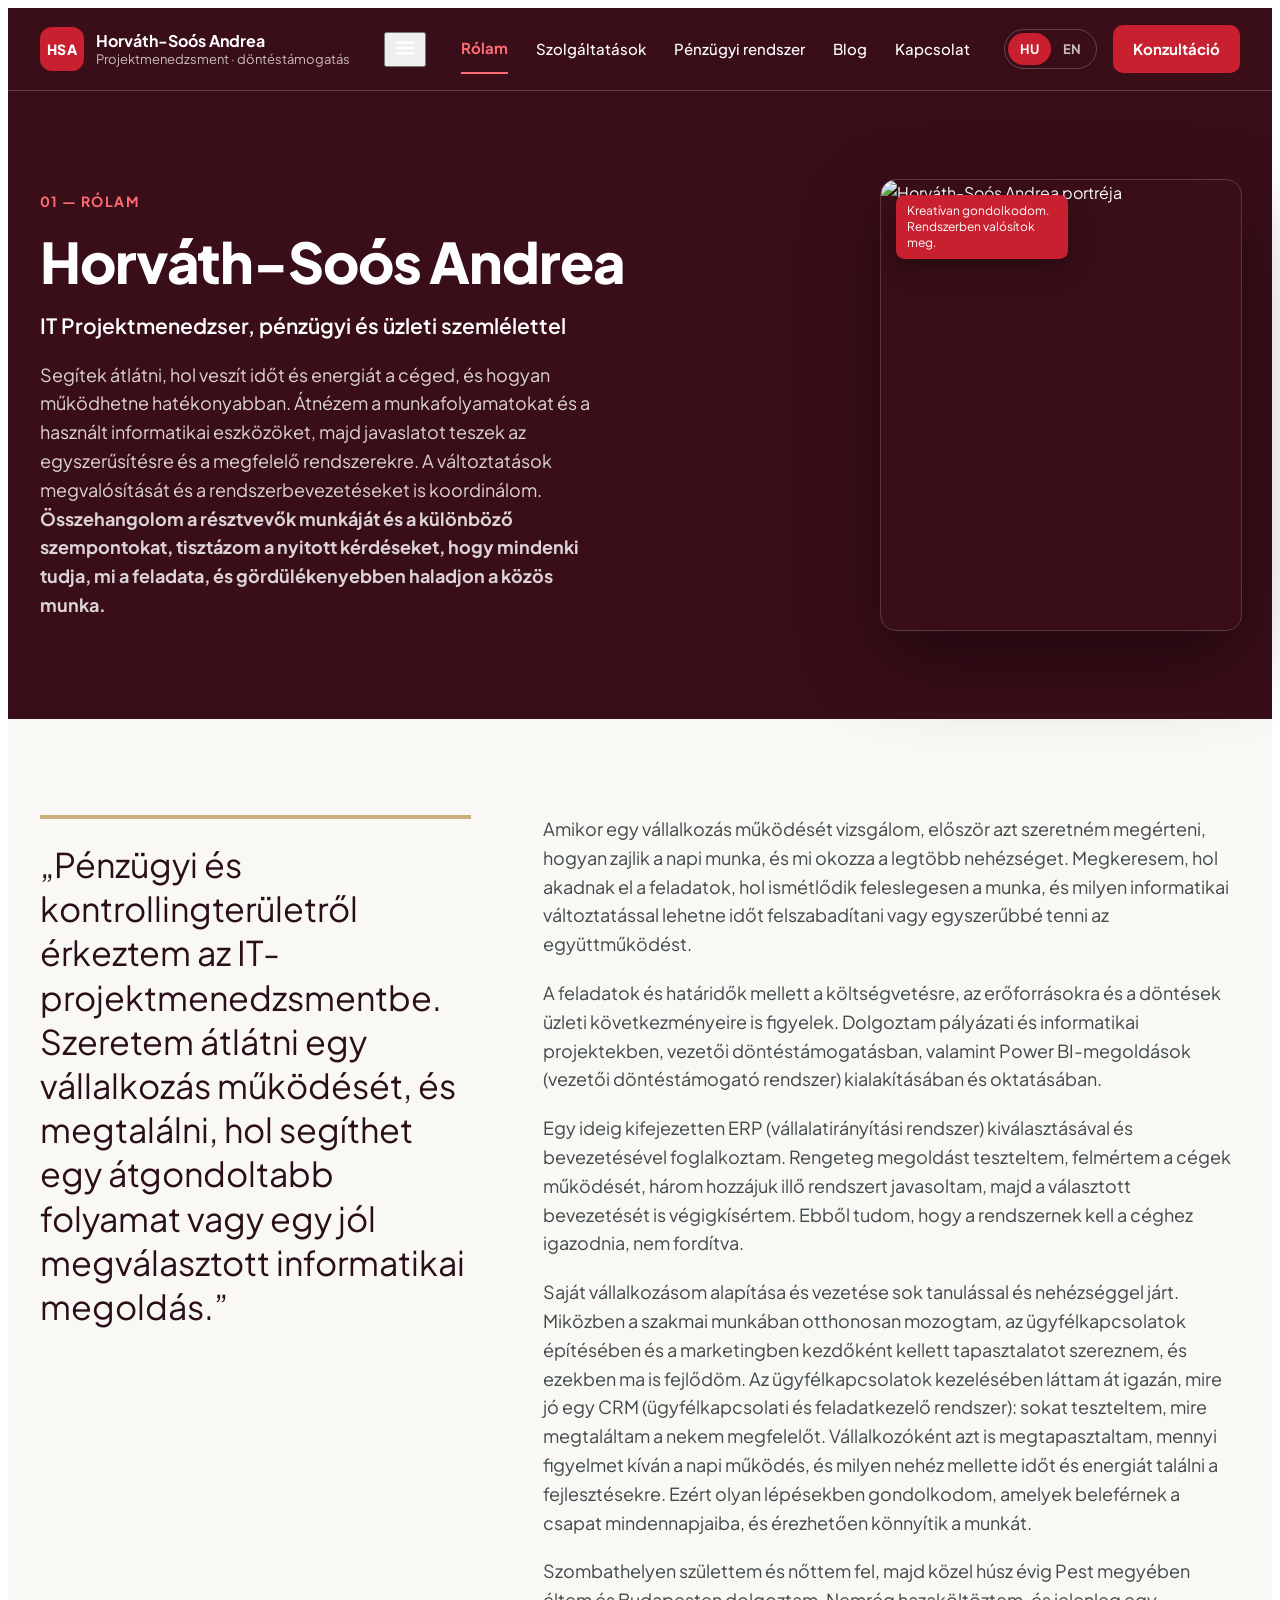
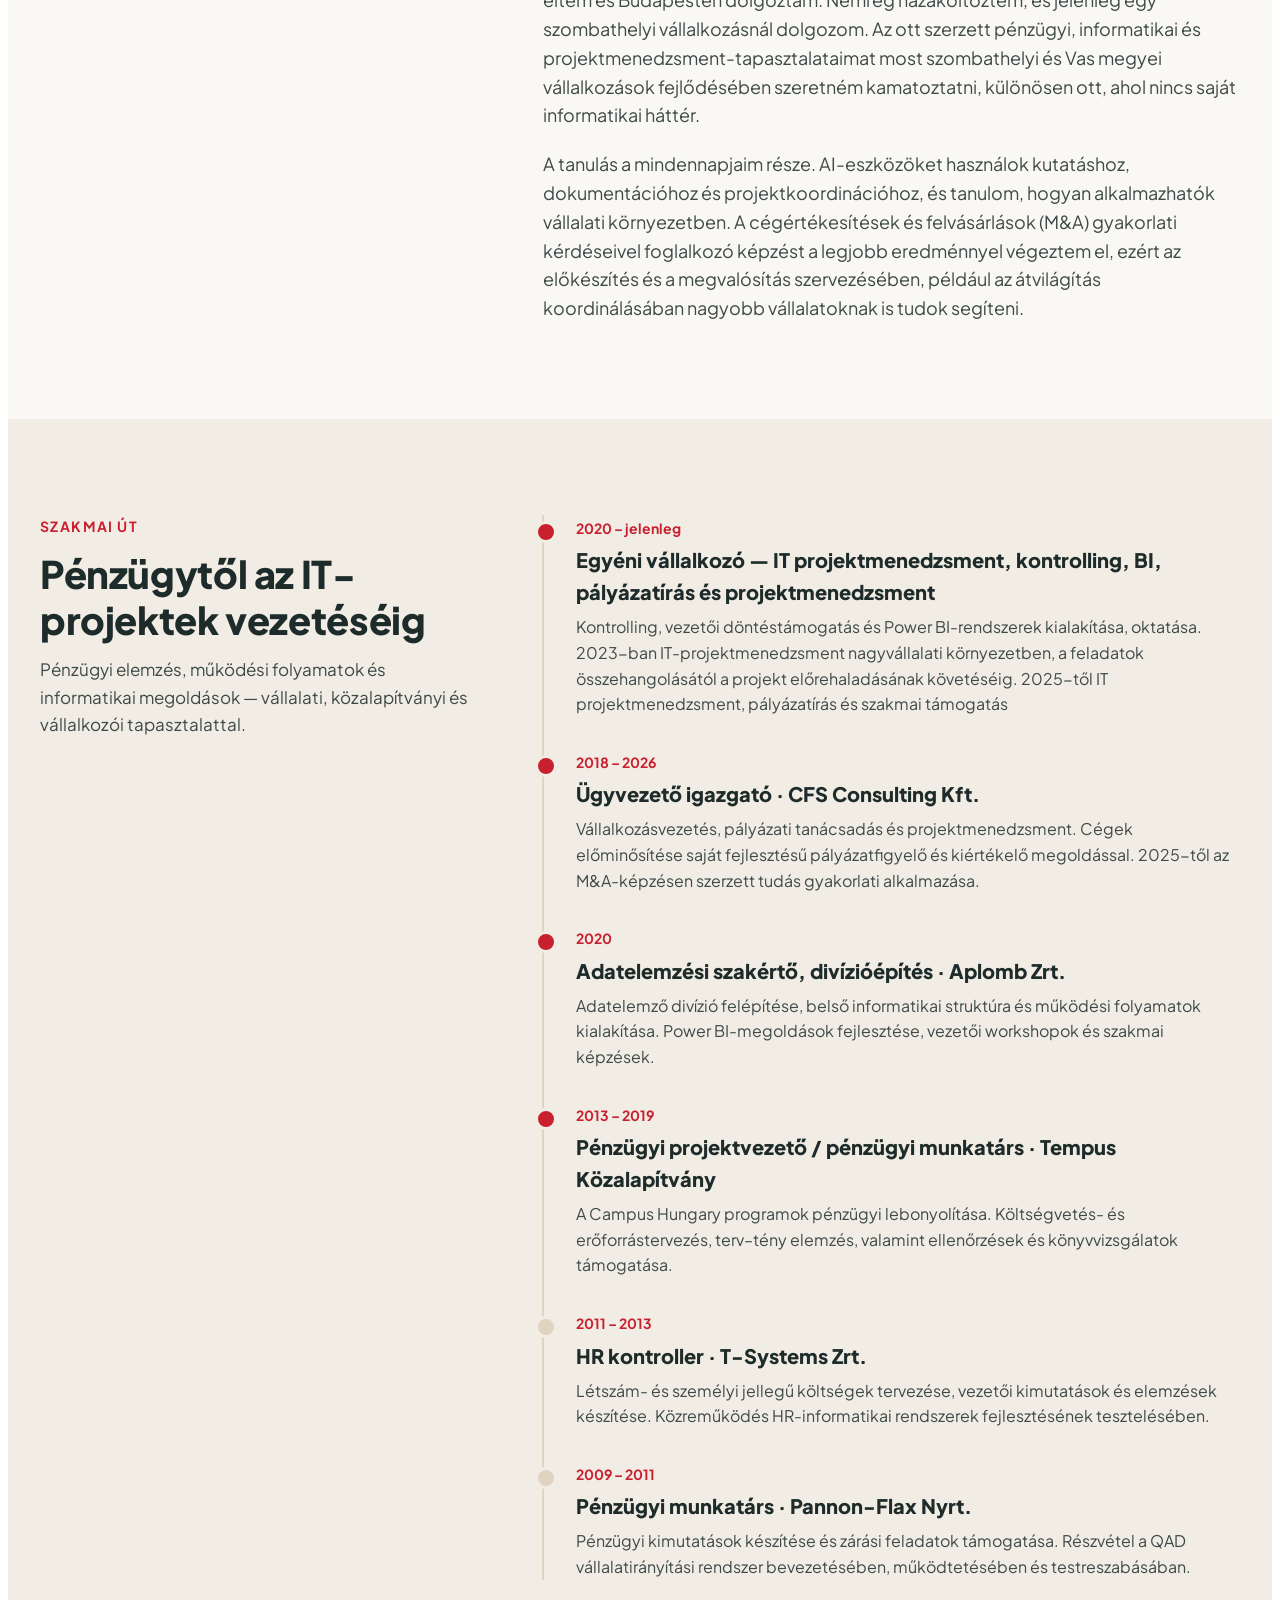
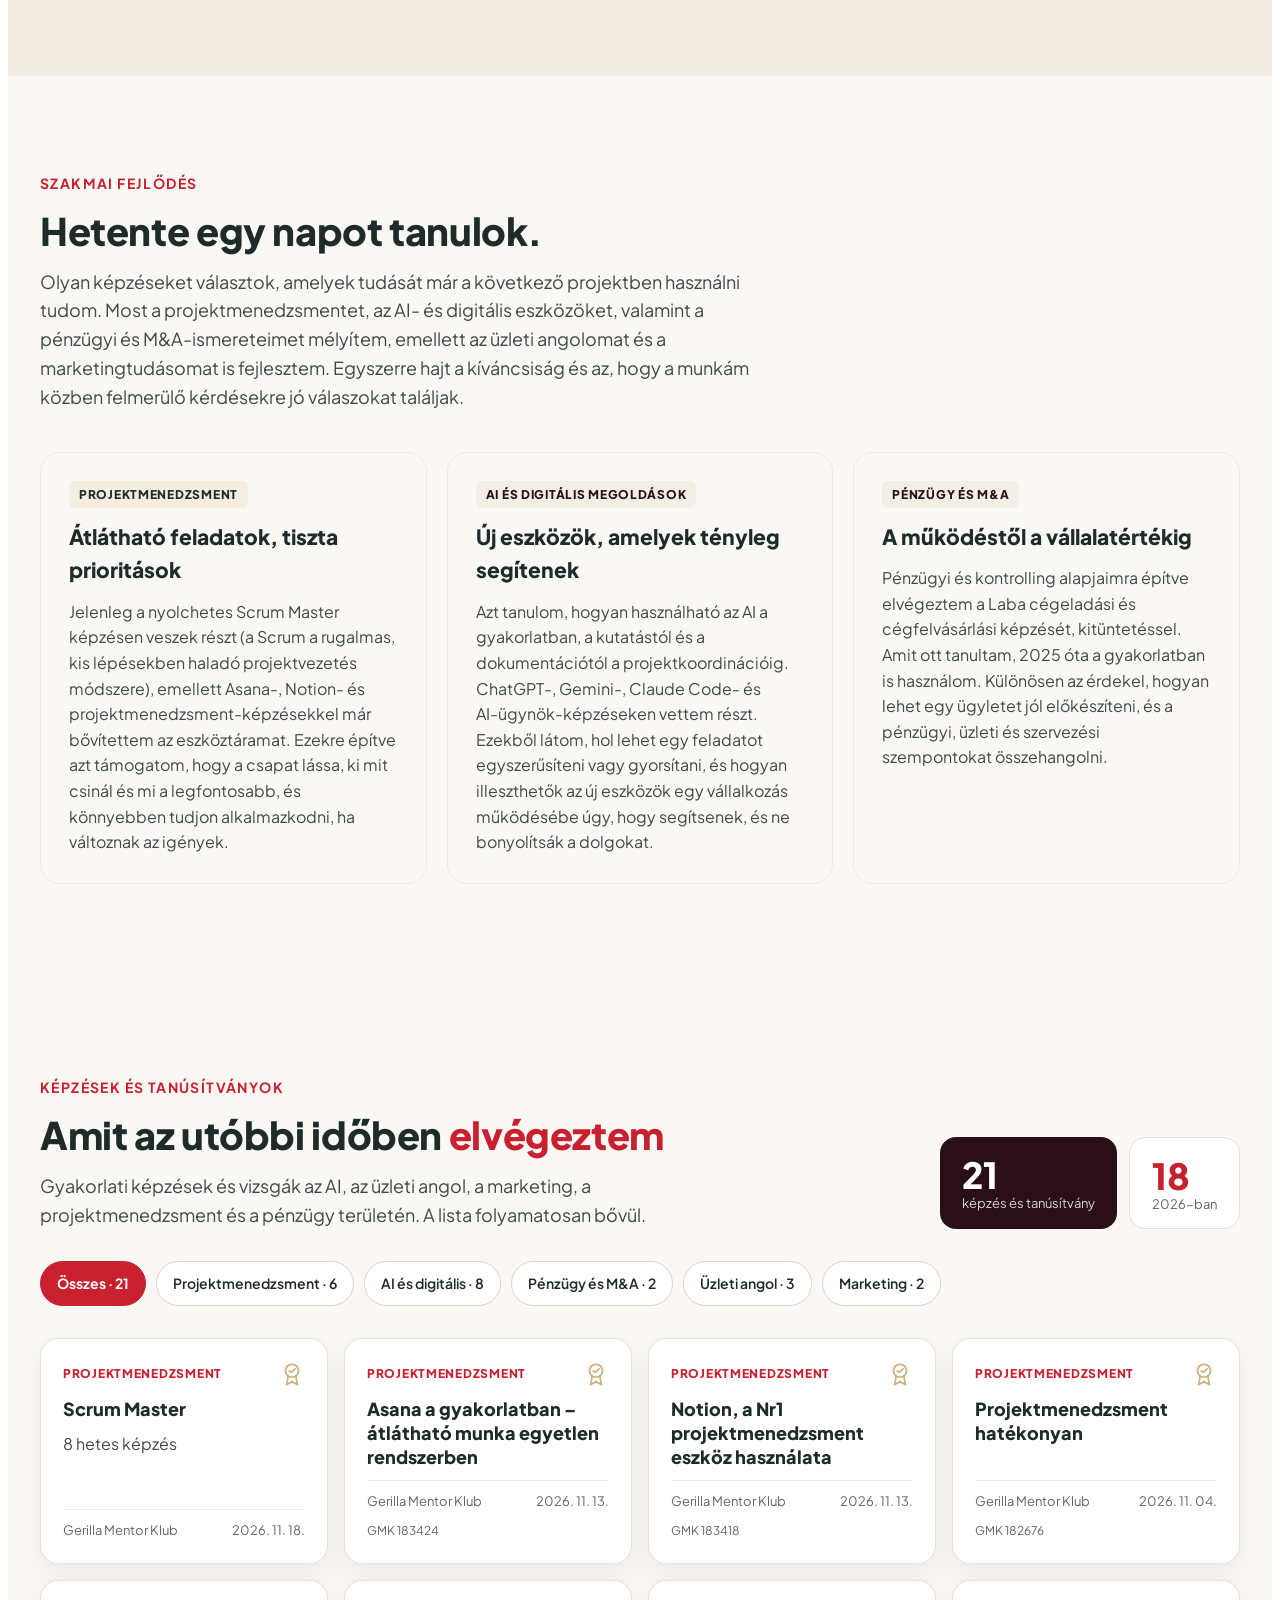
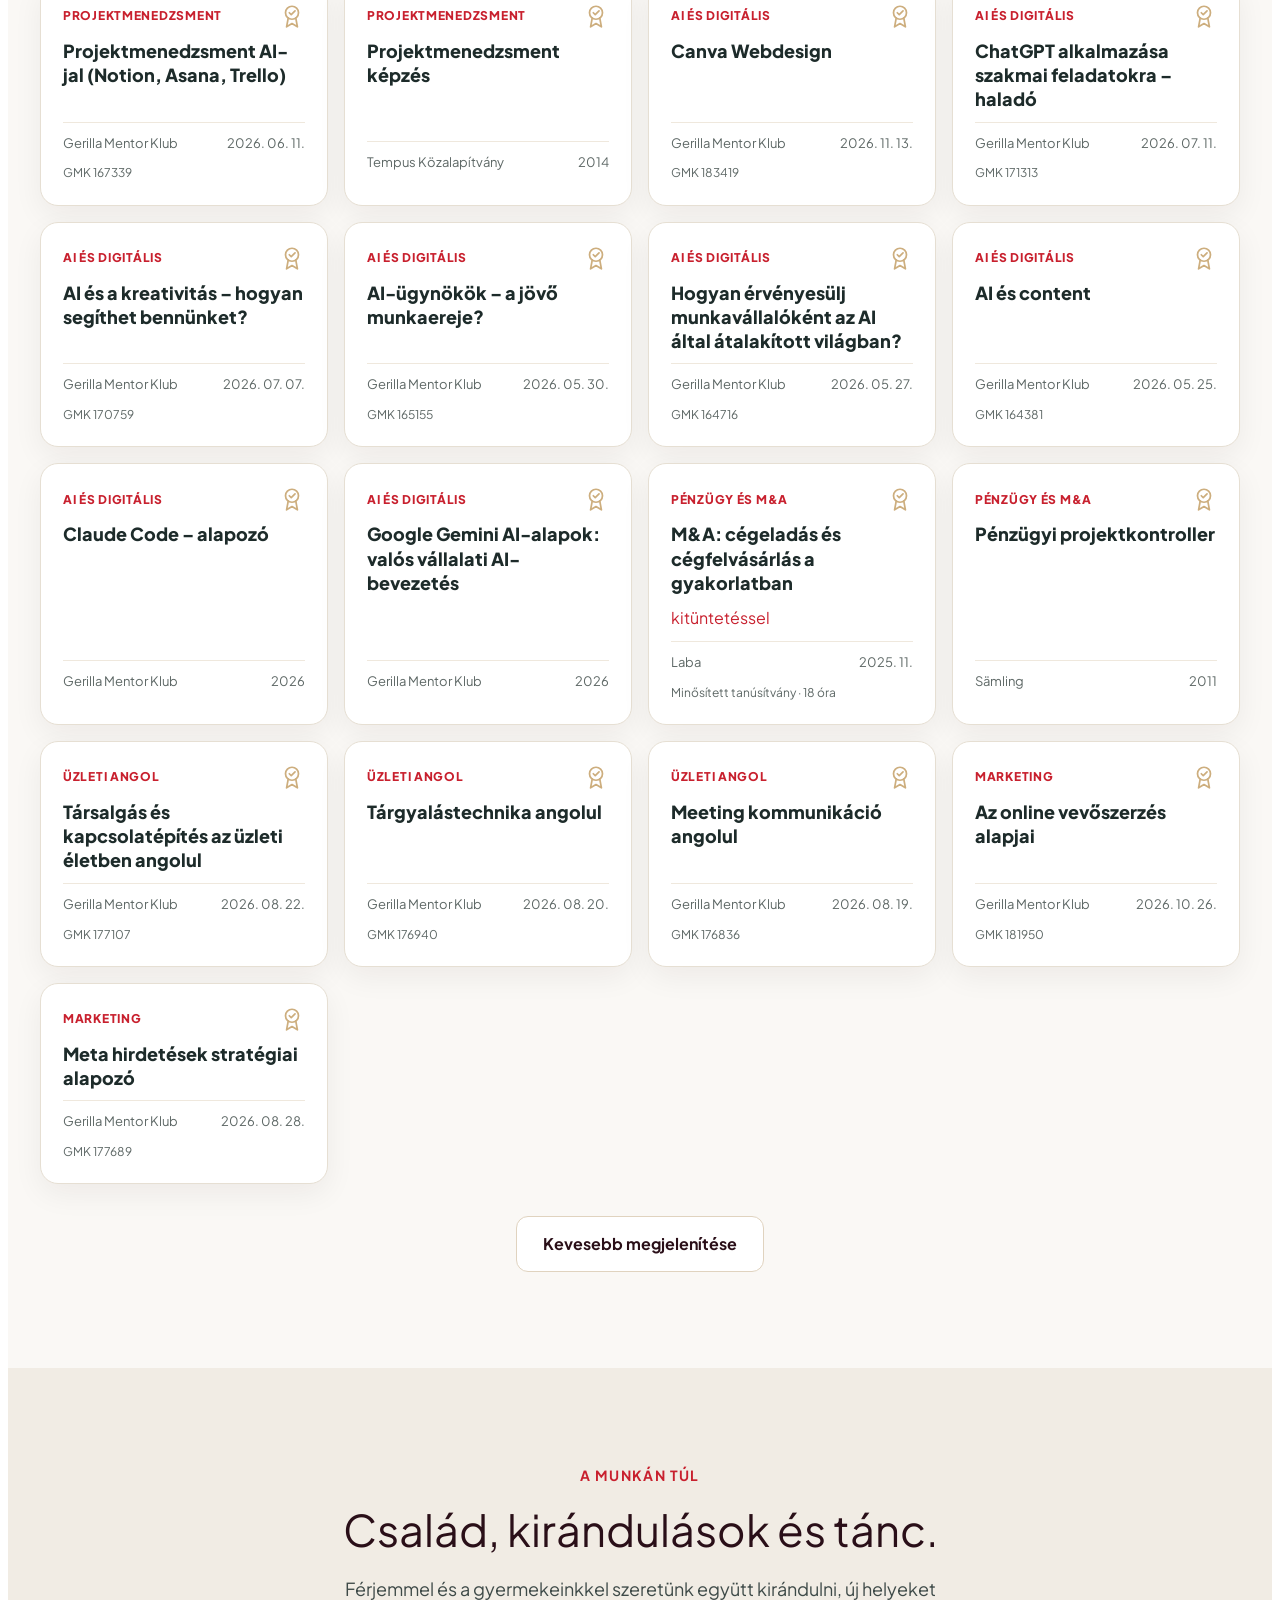
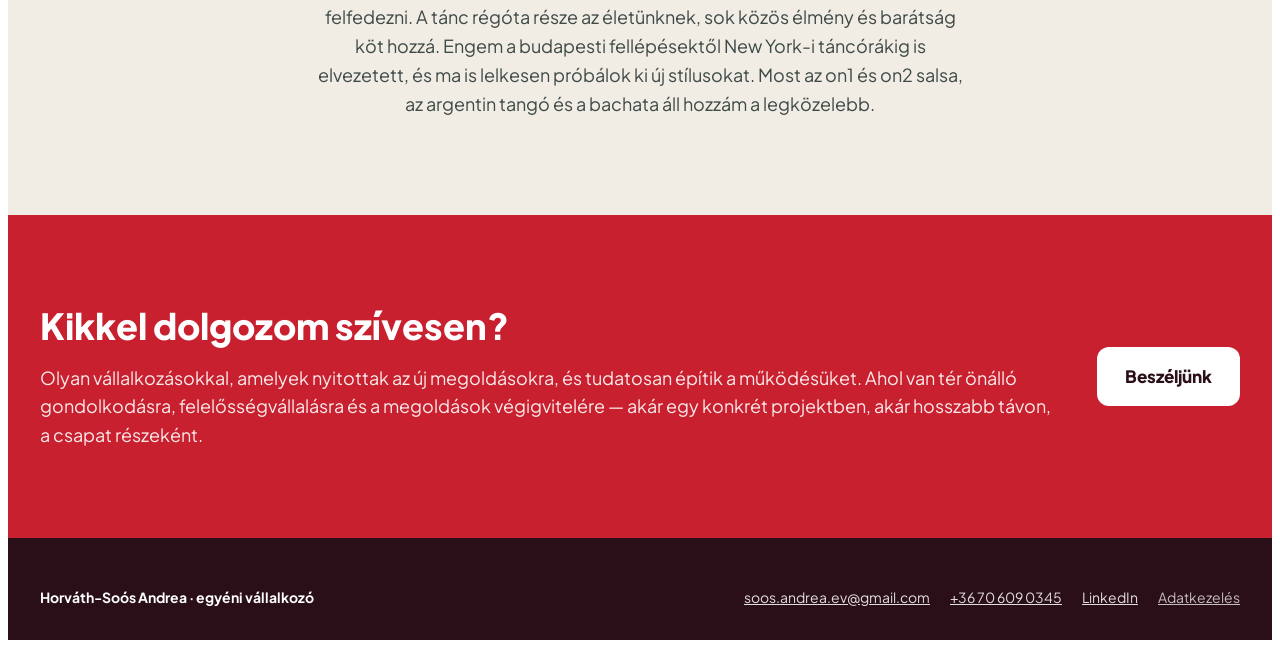
==== commit 3292f051: "Update beyond-work section with family, hiking and dance introduction" ====
--- a/index.html
+++ b/index.html
@@ -371,8 +371,8 @@
 <section class="art-flow" style="background-color: #F1ECE4">
 <div style="max-width: 860px; margin: 0 auto; padding: 96px 24px; display: flex; flex-direction: column; gap: 18px; text-align: center; align-items: center">
 <span style="font-size: 14px; font-weight: 700; letter-spacing: 0.1em; text-transform: uppercase; color: #C8202E">A munkán túl</span>
-<p class="serif" style="margin: 0; font-size: clamp(30px, 3.4vw, 44px); line-height: 1.2; color: #2A0F18">Tangó, vonalas salsa, bachata.</p>
-<p style="margin: 0; font-size: 18px; color: #3E4A48; max-width: 660px">Szabadidőmben táncolok. A táncban ugyanazt szeretem, mint a projektekben: a ritmust, az összhangot, és azt a finom egyensúlyt, amikor két ember egymásra figyelve, közösen mozdul.</p>
+<p class="serif" style="margin: 0; font-size: clamp(30px, 3.4vw, 44px); line-height: 1.2; color: #2A0F18">Család, kirándulások és tánc.</p>
+<p style="margin: 0; font-size: 18px; color: #3E4A48; max-width: 660px">Férjemmel és a gyermekeinkkel szeretünk együtt kirándulni, új helyeket felfedezni. A tánc régóta része az életünknek, sok közös élmény és barátság köt hozzá. Engem a budapesti fellépésektől New York-i táncórákig is elvezetett, és ma is lelkesen próbálok ki új stílusokat. Most az on1 és on2 salsa, az argentin tangó és a bachata áll hozzám a legközelebb.</p>
 </div>
 </section>
 
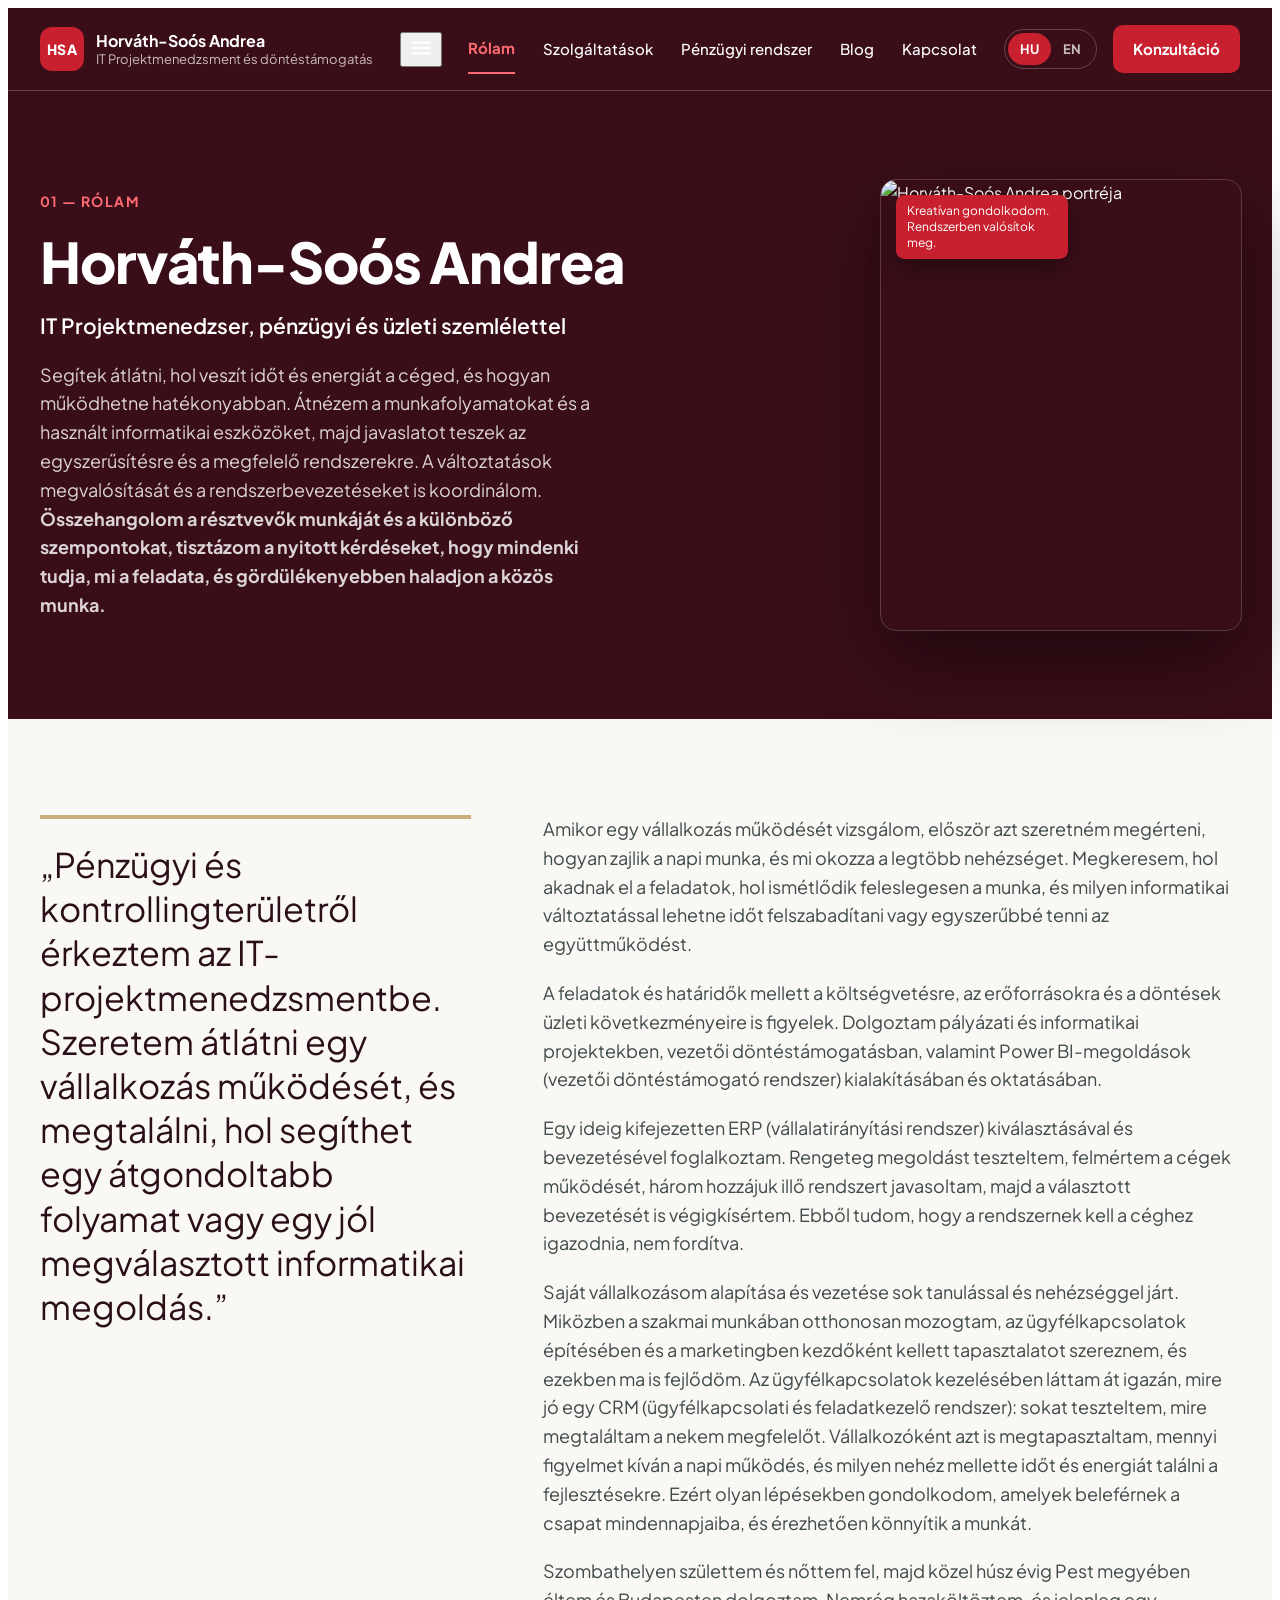
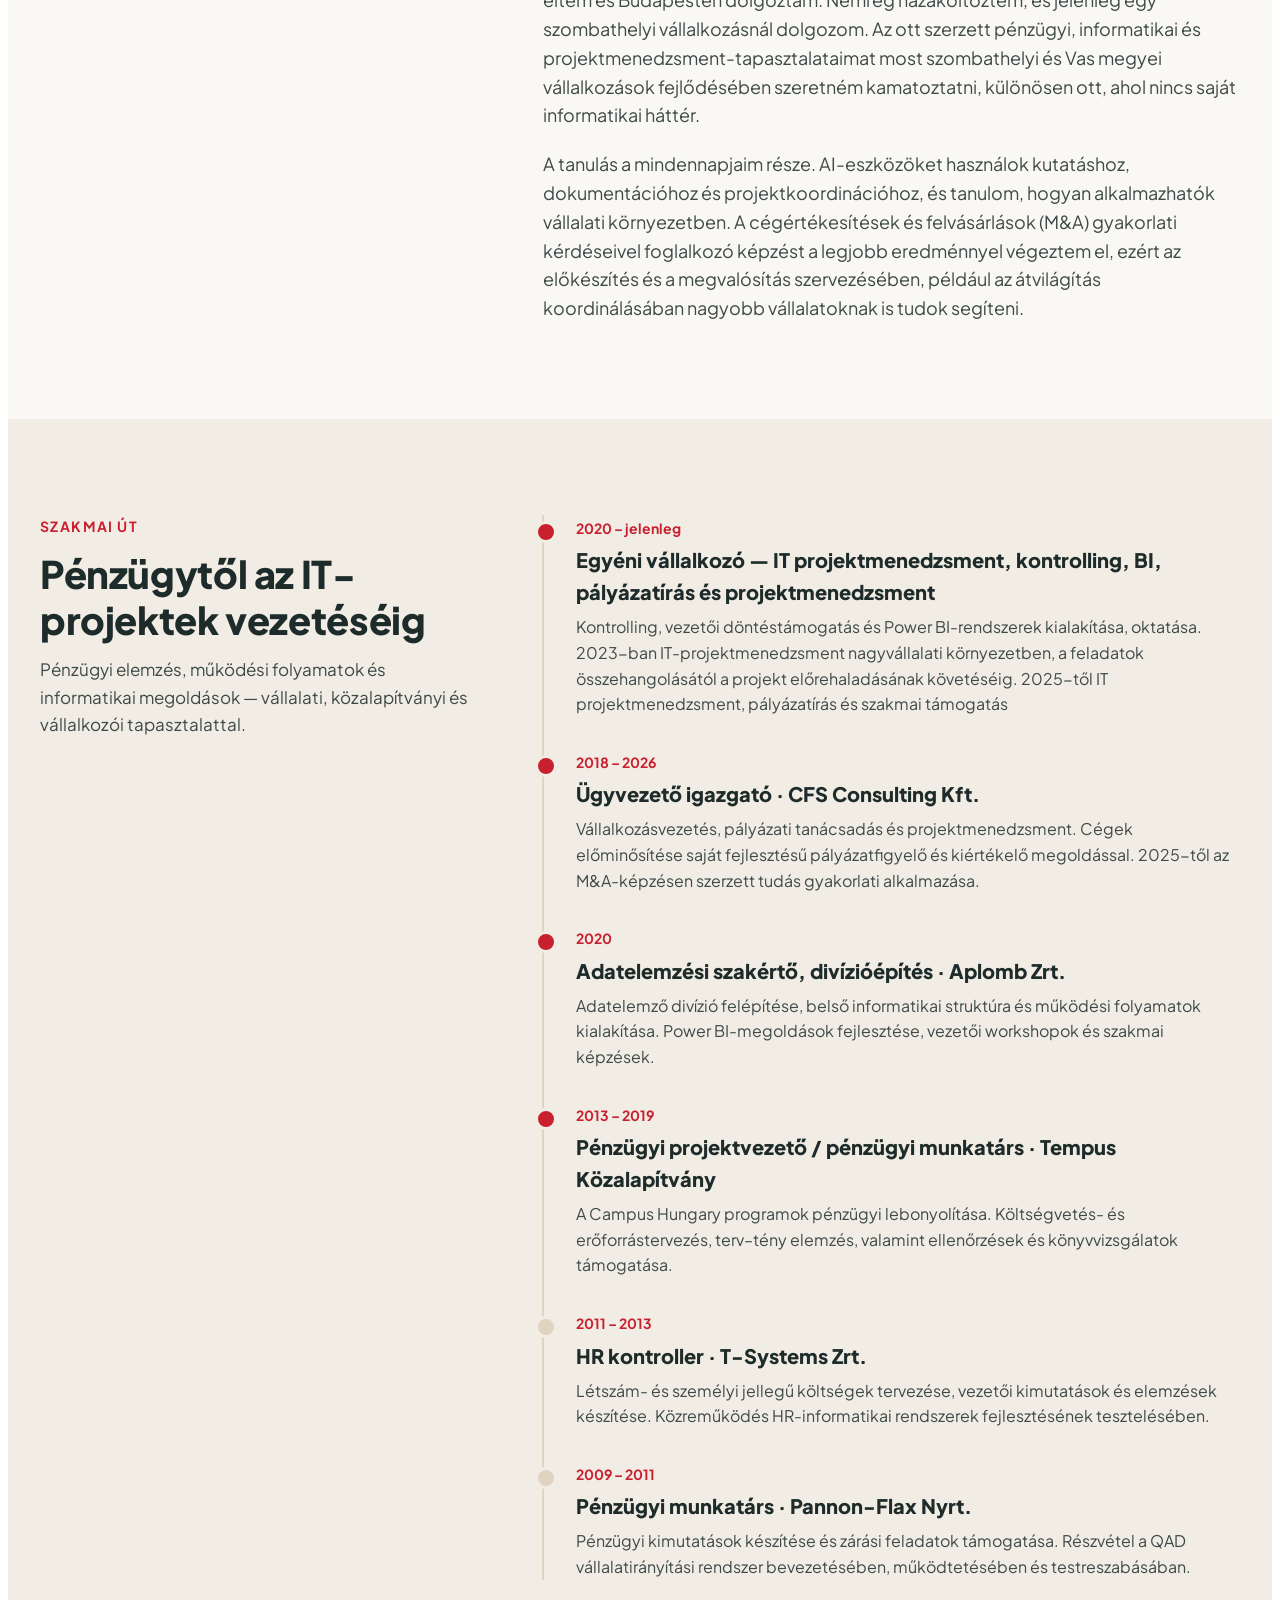
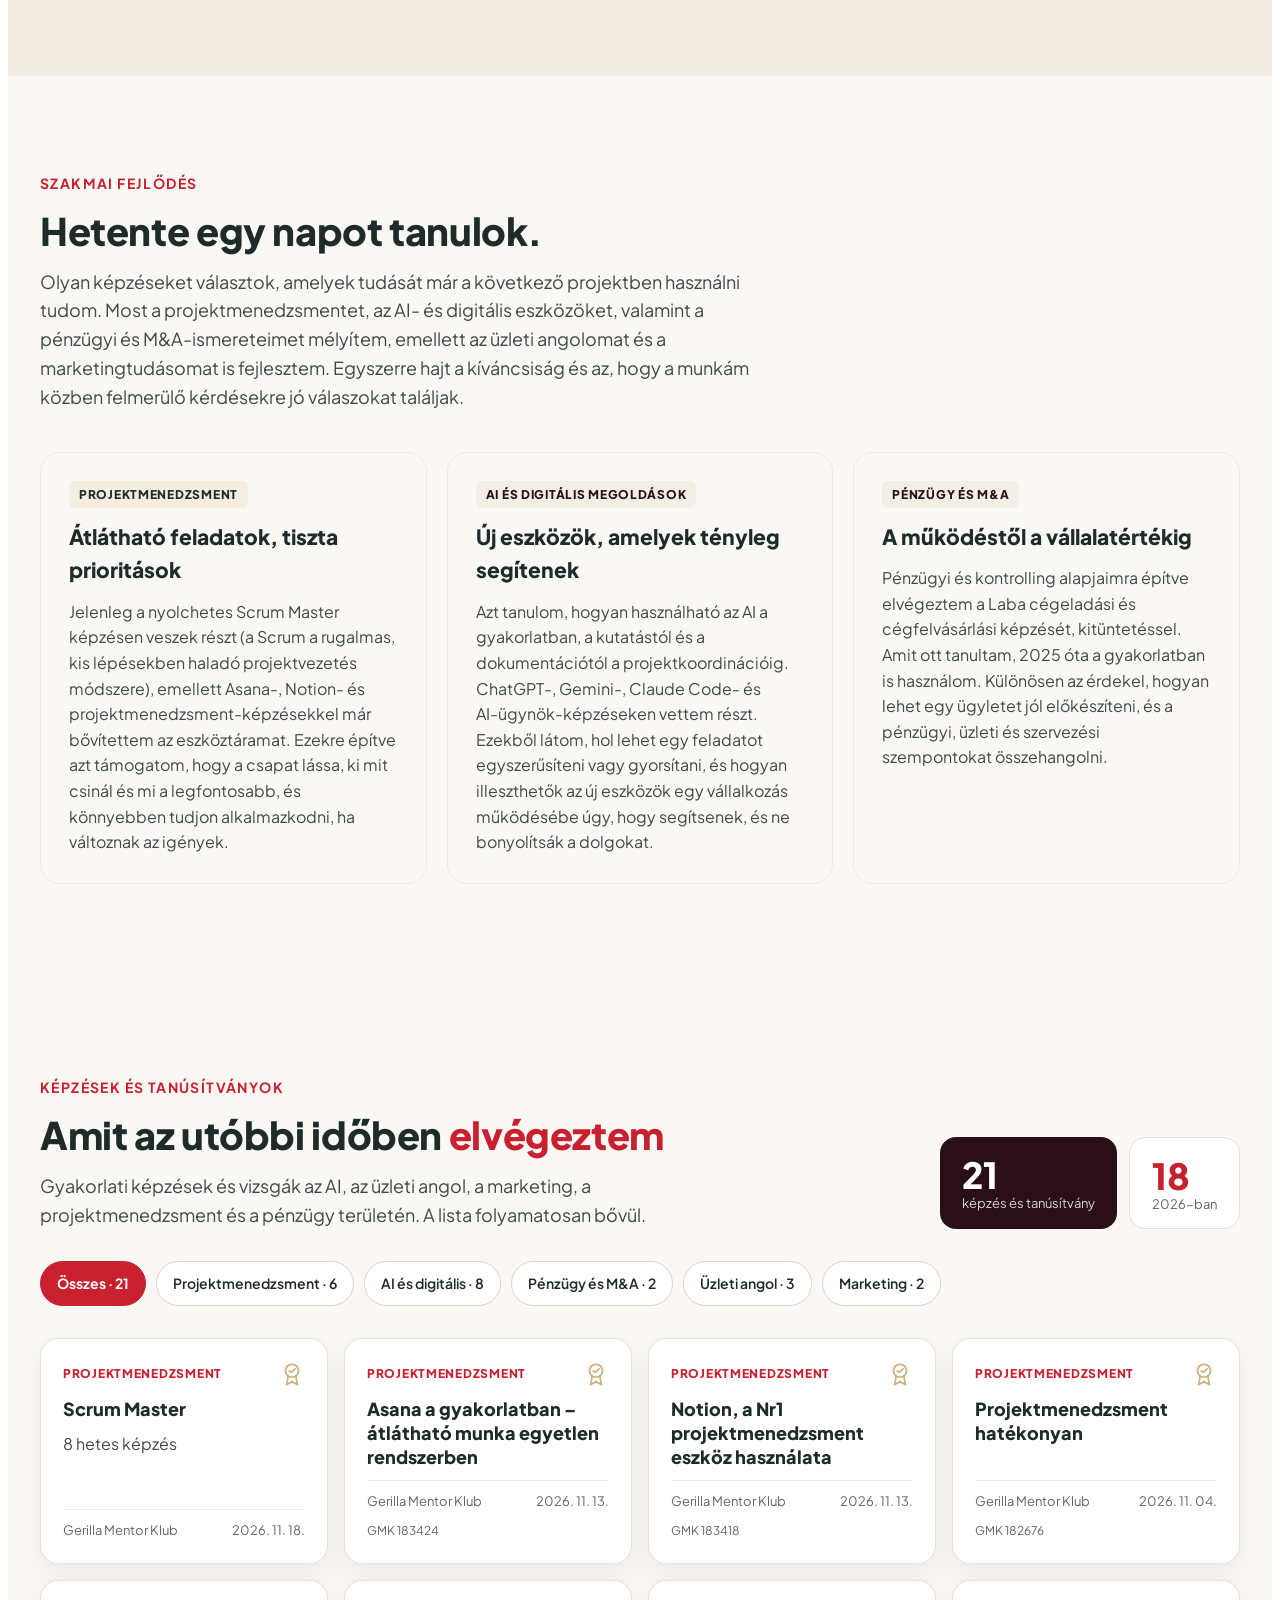
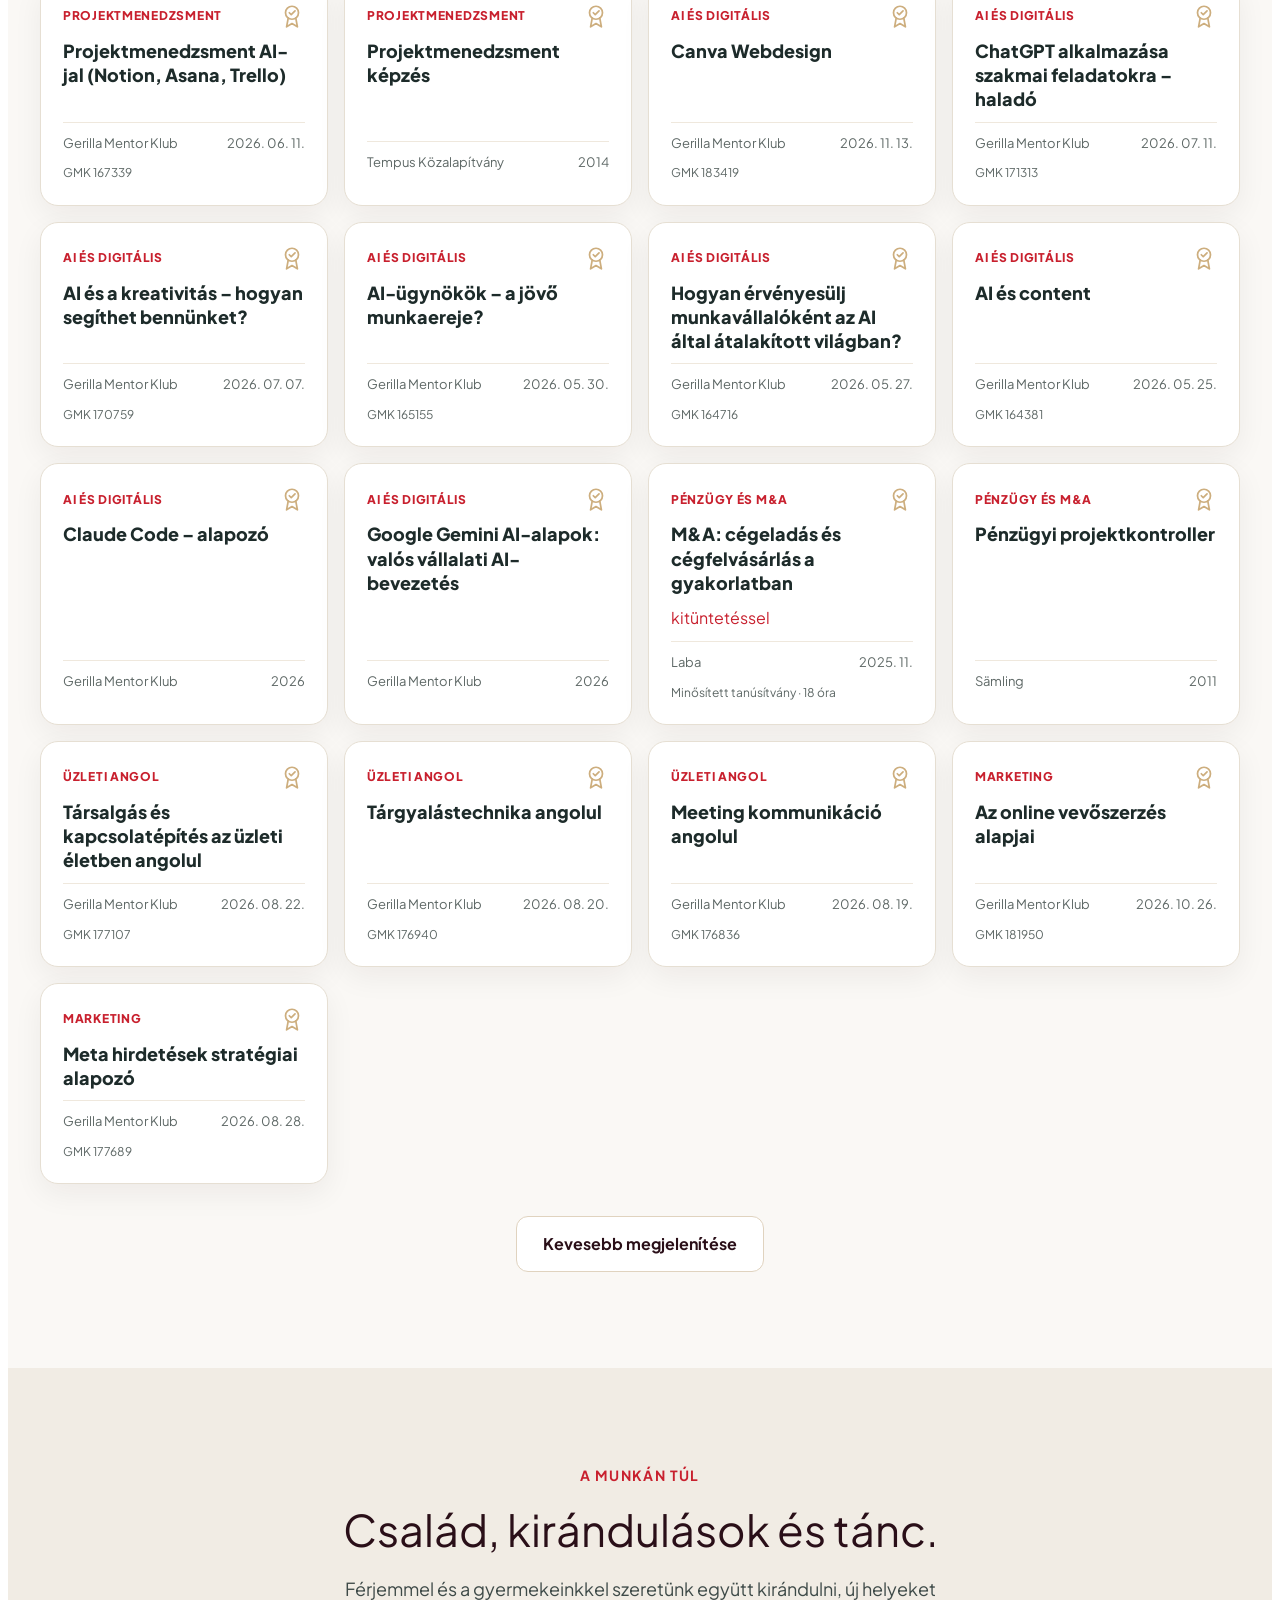
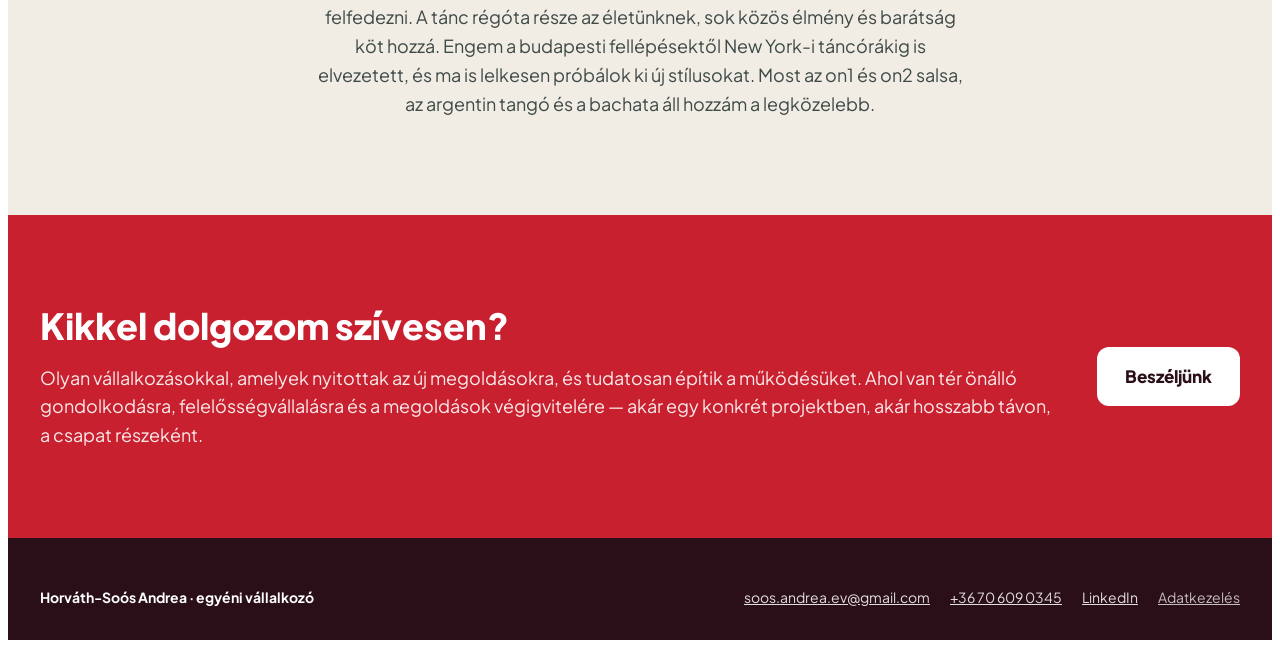
==== commit 1f1b00b8: "Update header subtitle to IT project management and decision support" ====
--- a/index.html
+++ b/index.html
@@ -22,7 +22,7 @@
 <div style="max-width: 1200px; margin: 0 auto; padding: 16px 24px; display: flex; flex-wrap: wrap; align-items: center; justify-content: space-between; gap: 16px">
 <a href="./" style="display: flex; align-items: center; gap: 12px; text-decoration: none; color: #FFFFFF">
 <span style="width: 44px; height: 44px; border-radius: 12px; background: #C8202E; color: #FFFFFF; display: flex; align-items: center; justify-content: center; font-weight: 800; font-size: 14px; letter-spacing: 0.04em">HSA</span>
-<span style="display: flex; flex-direction: column; line-height: 1.25"><span style="font-weight: 700; font-size: 16px">Horváth-Soós Andrea</span><span style="font-size: 13px; color: rgba(255, 255, 255, 0.72)">Projektmenedzsment · döntéstámogatás</span></span>
+<span style="display: flex; flex-direction: column; line-height: 1.25"><span style="font-weight: 700; font-size: 16px">Horváth-Soós Andrea</span><span style="font-size: 13px; color: rgba(255, 255, 255, 0.72)">IT Projektmenedzsment és döntéstámogatás</span></span>
 </a>
 <button type="button" class="nav-toggle" aria-expanded="false" aria-controls="site-nav" aria-label="Menü" style="color: #FFFFFF"><svg aria-hidden="true" width="26" height="26" viewBox="0 0 24 24" fill="none" stroke="currentColor" stroke-width="2" stroke-linecap="round"><path d="M4 7h16M4 12h16M4 17h16"/></svg></button>
 <nav id="site-nav" class="site-nav" aria-label="Fő navigáció" style="display: flex; flex-wrap: wrap; align-items: center; gap: 0 28px">
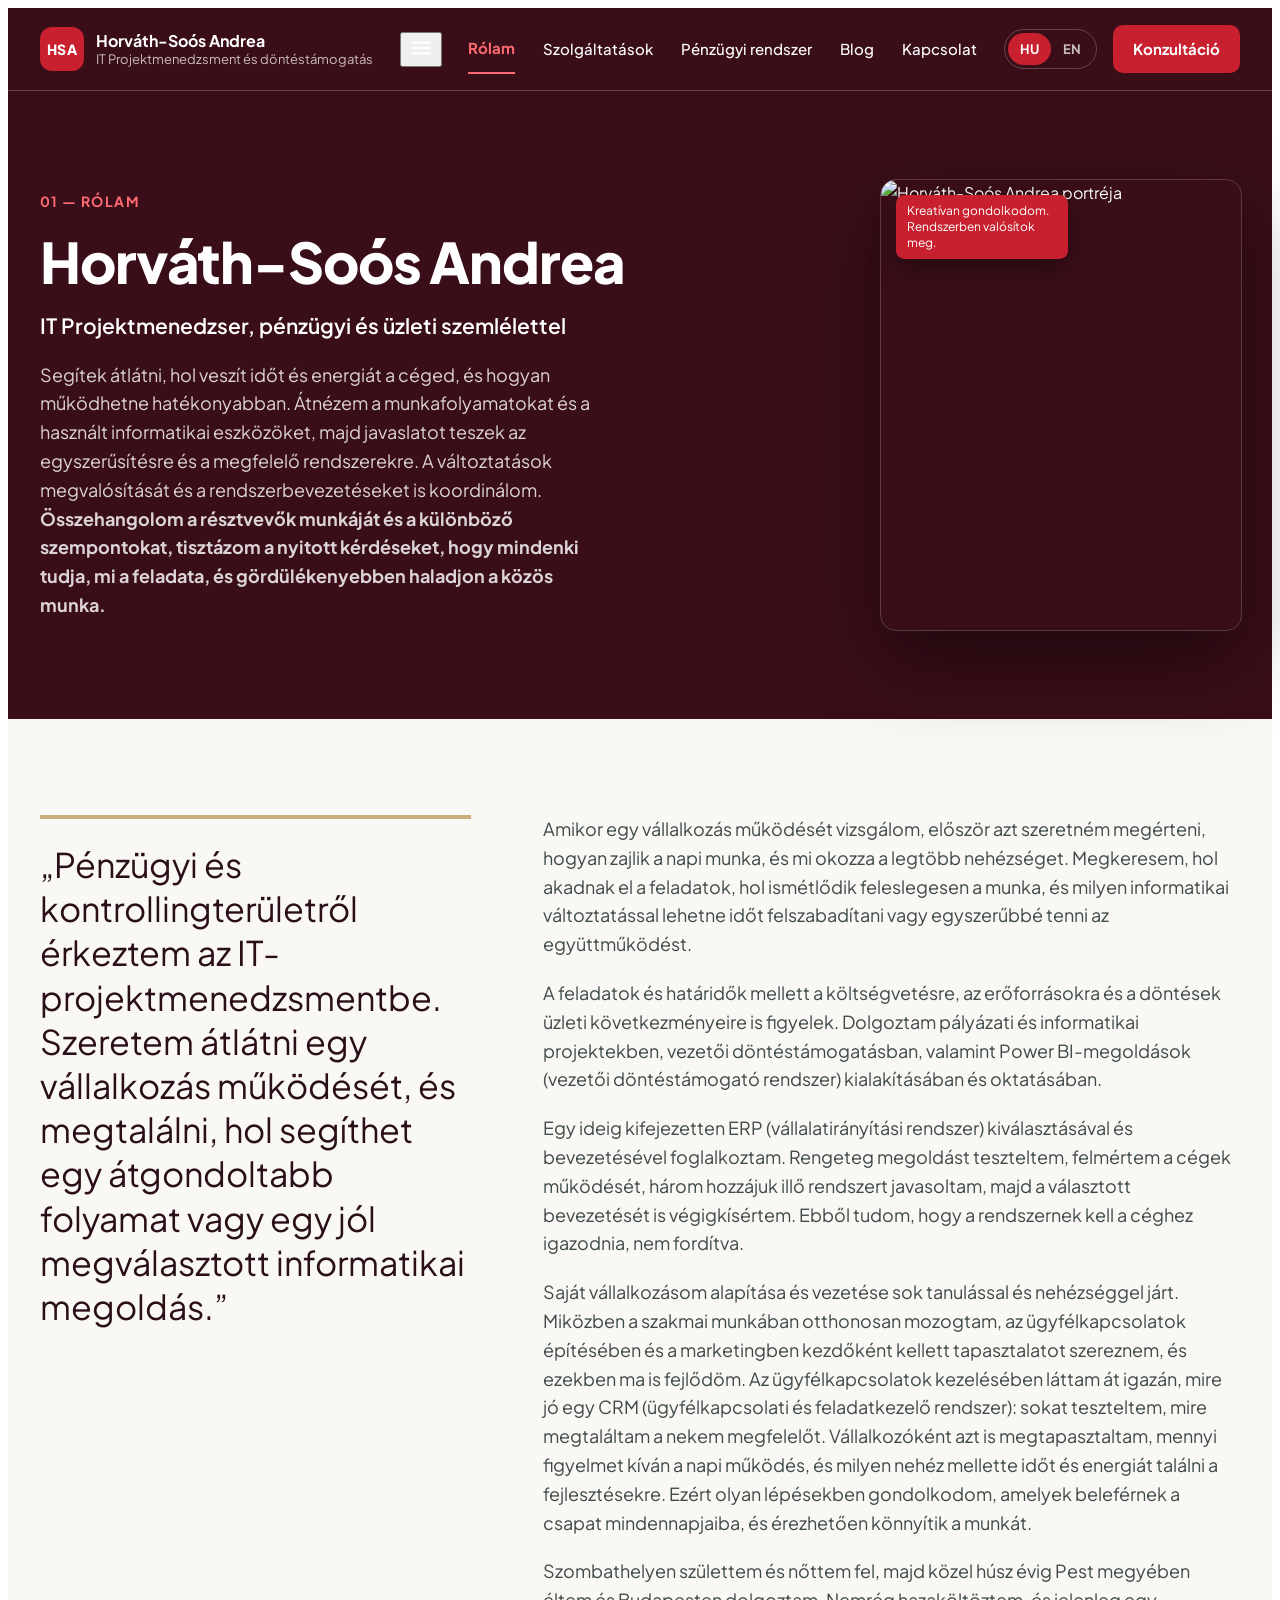
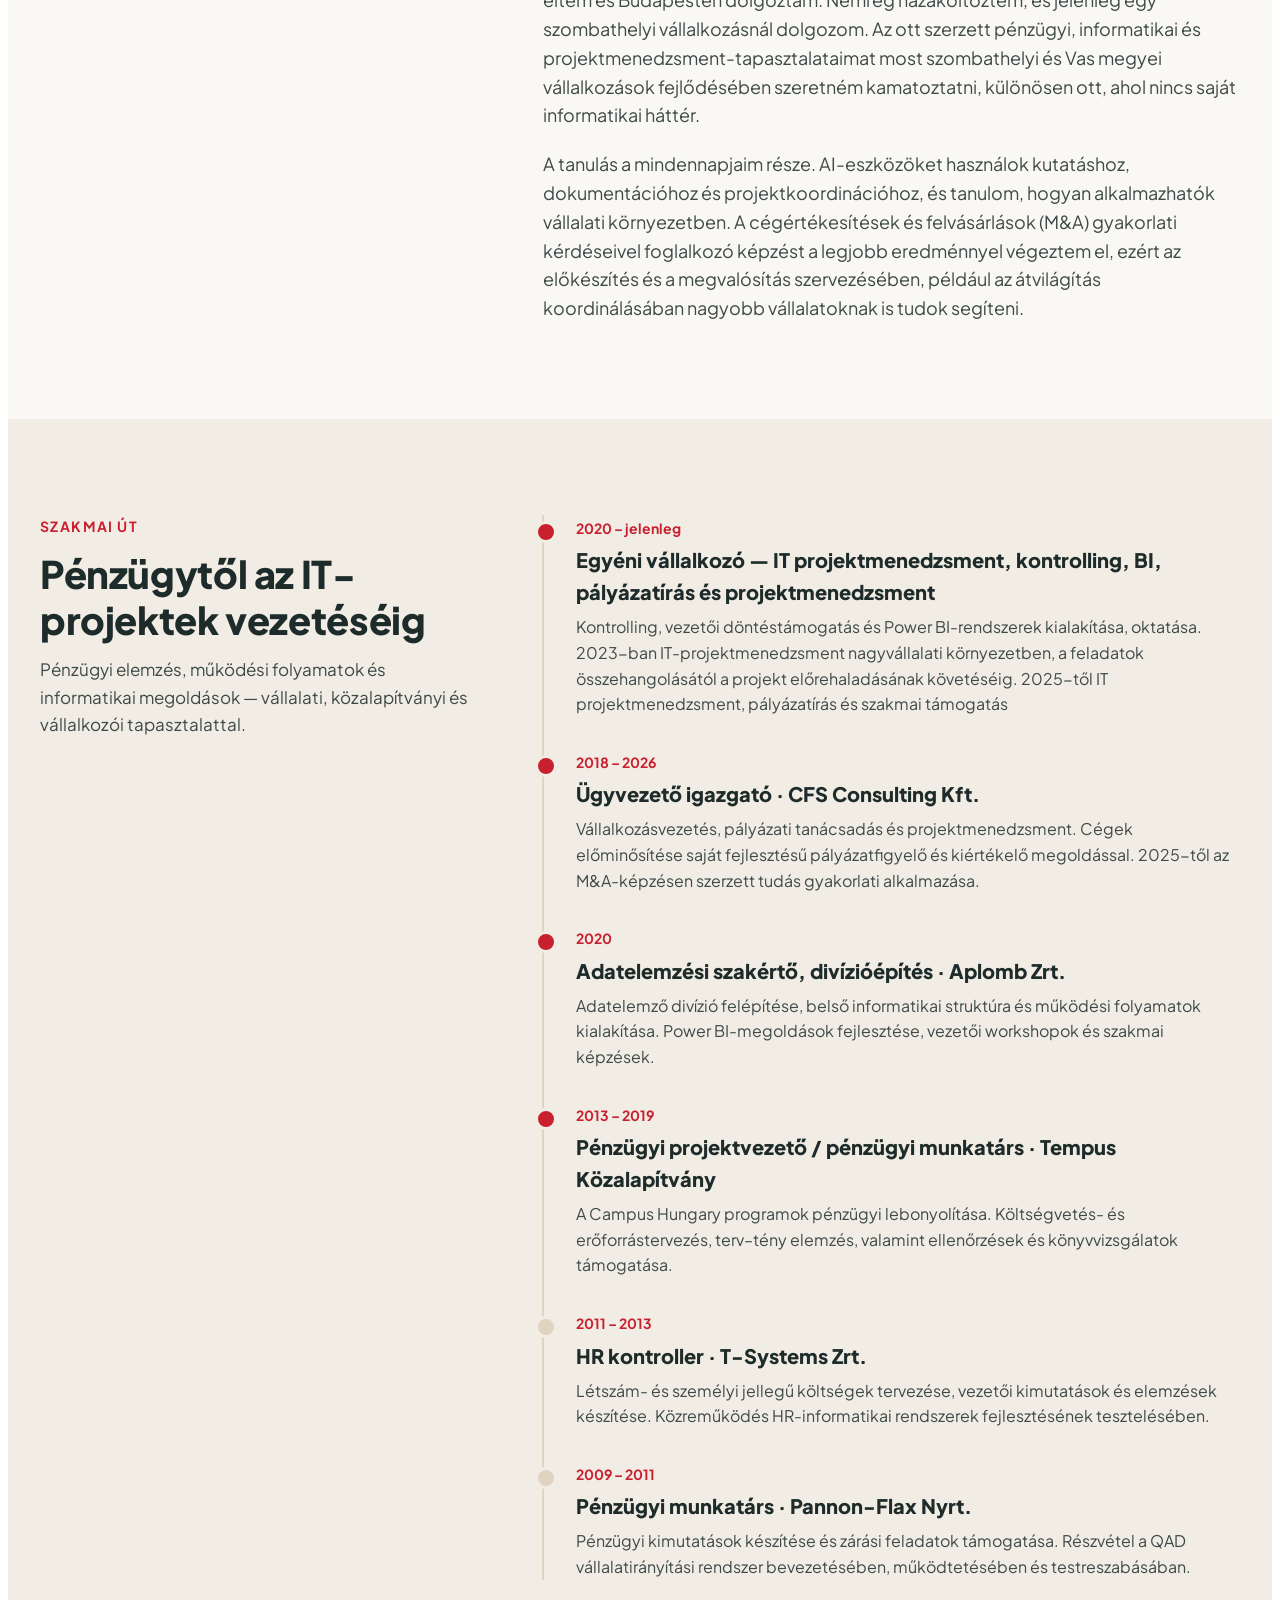
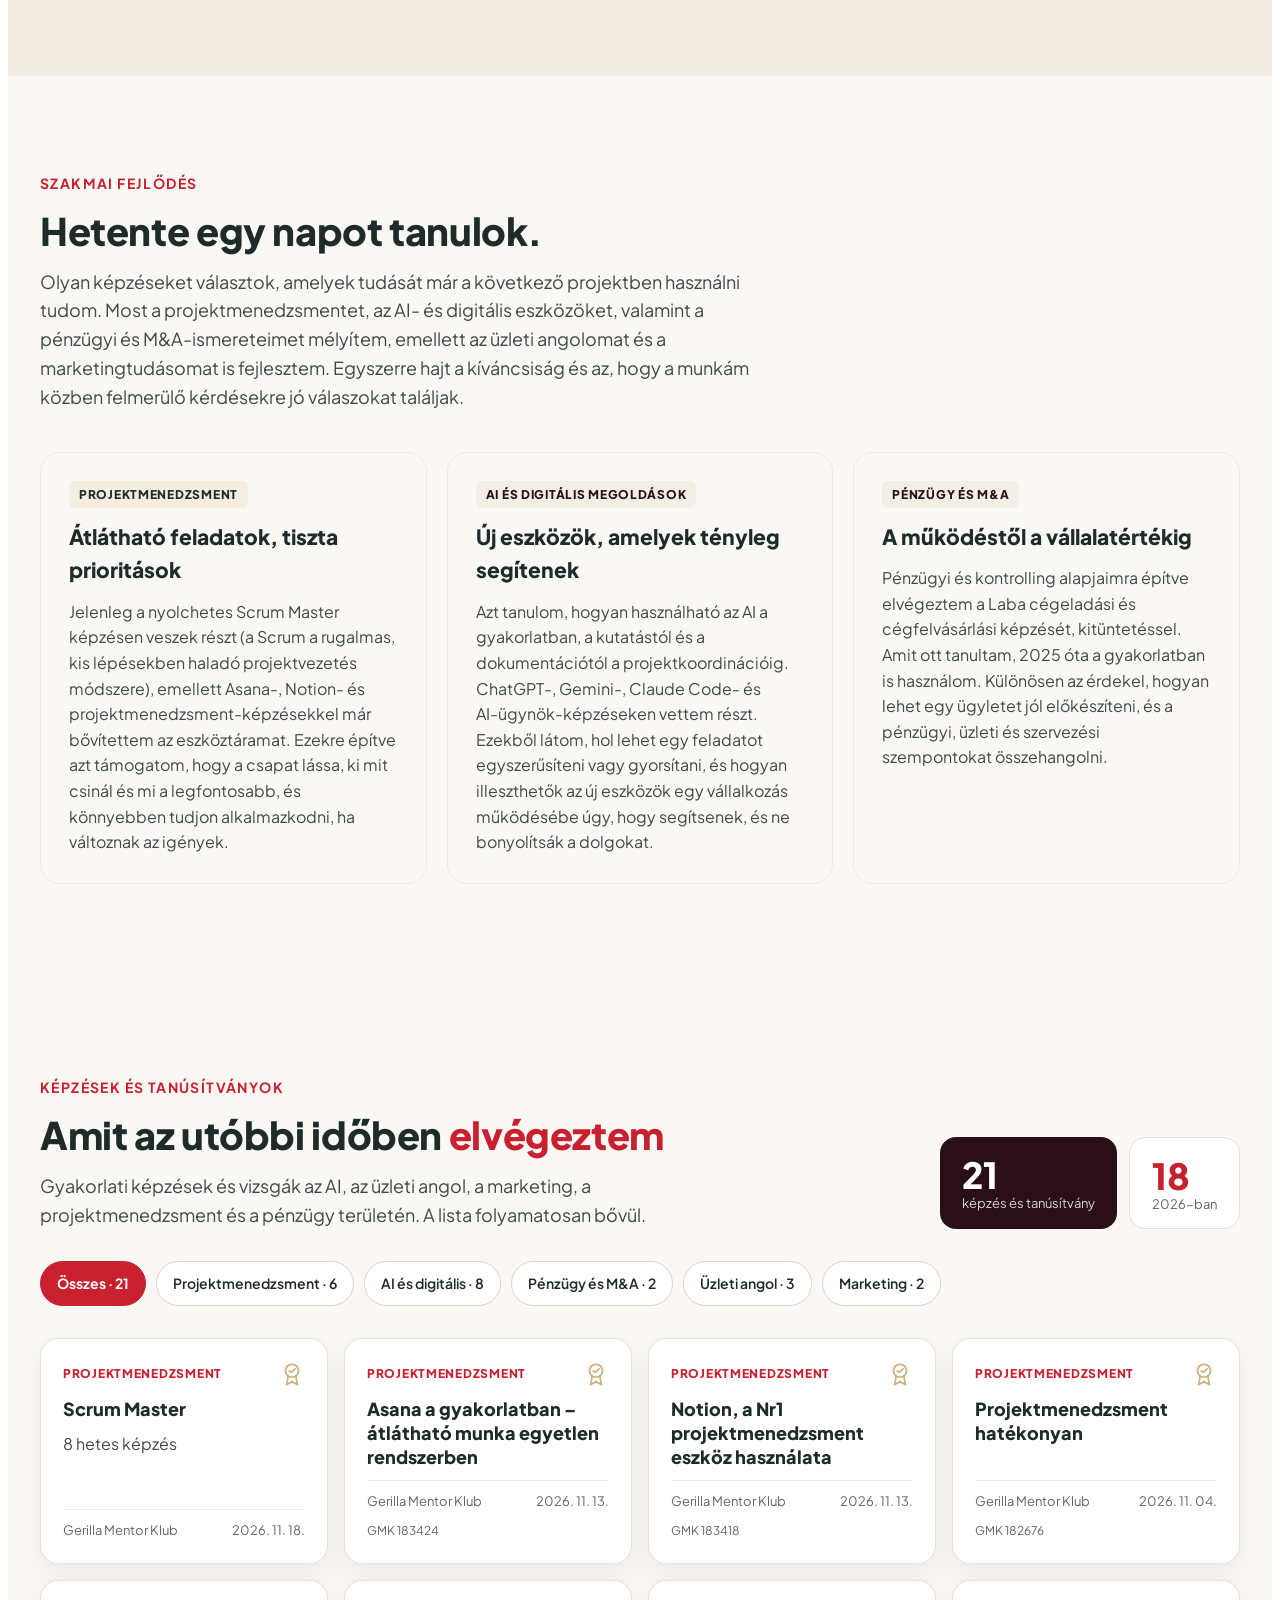
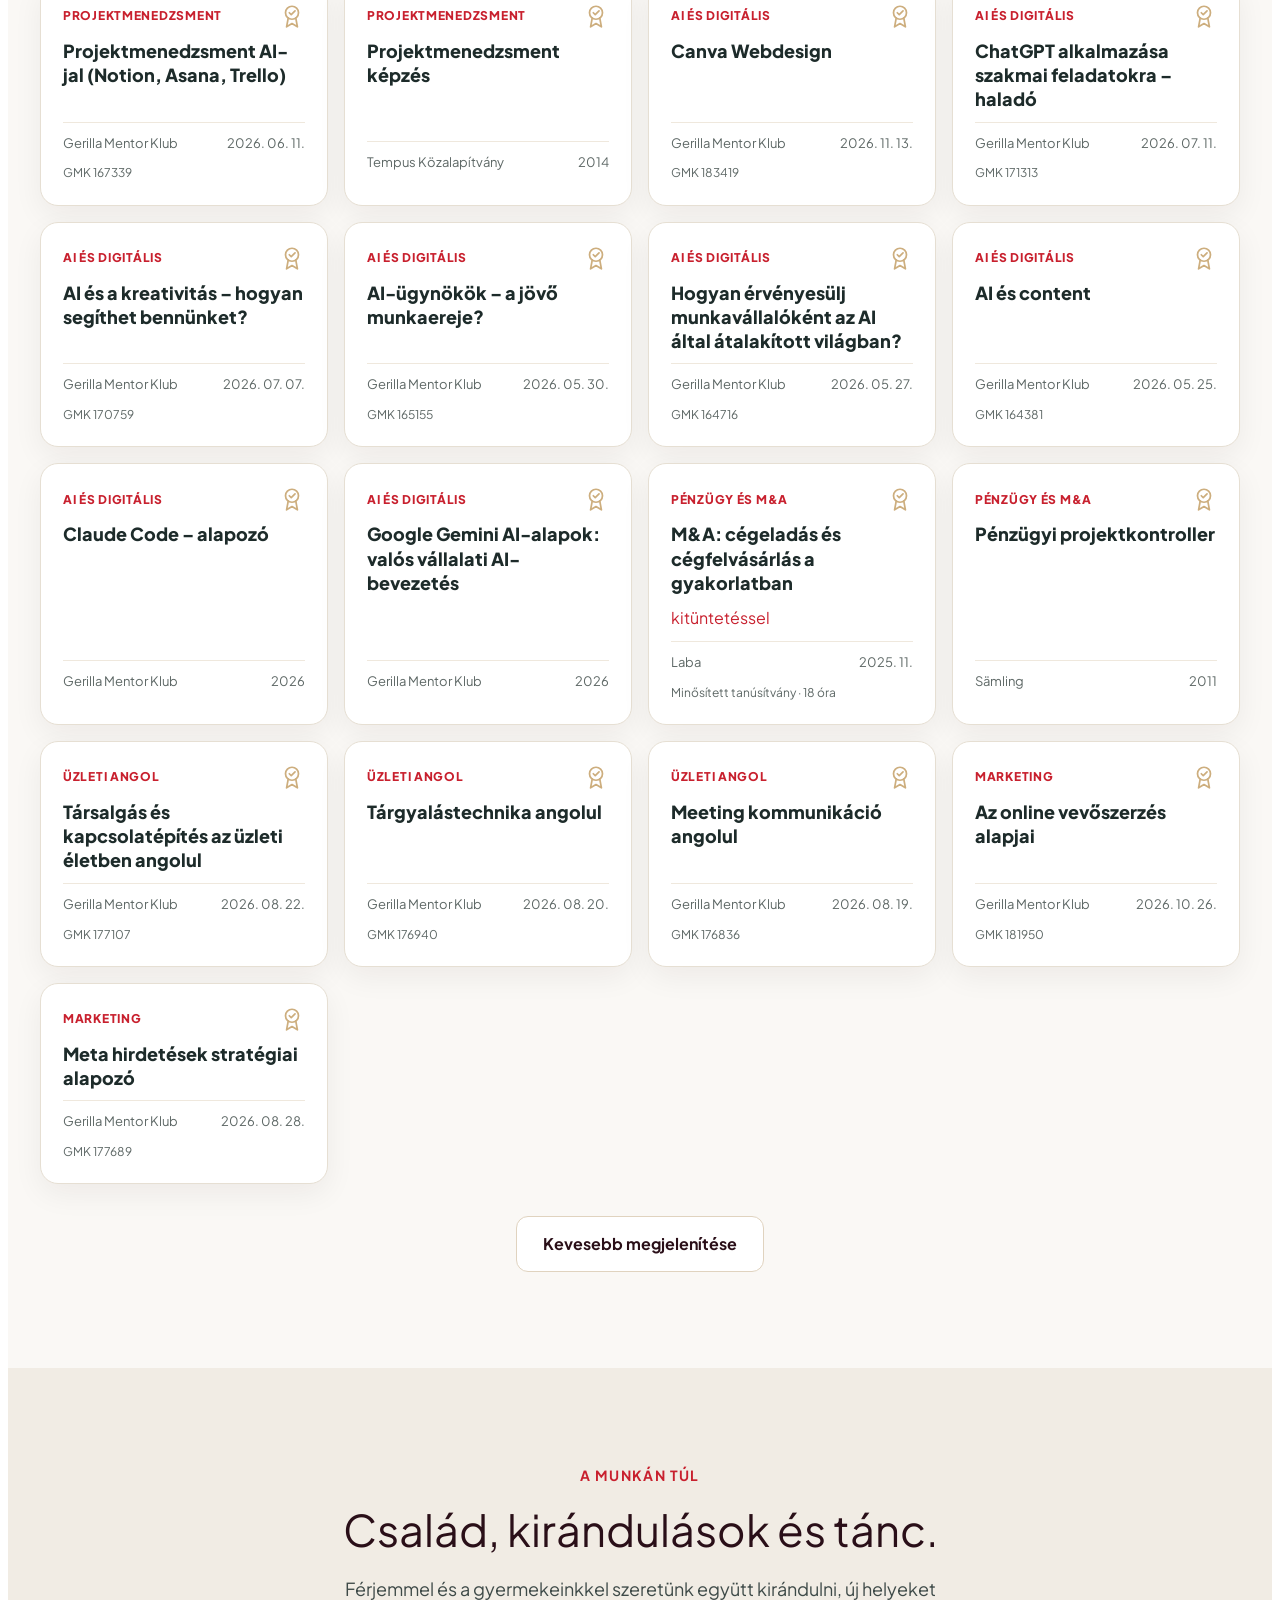
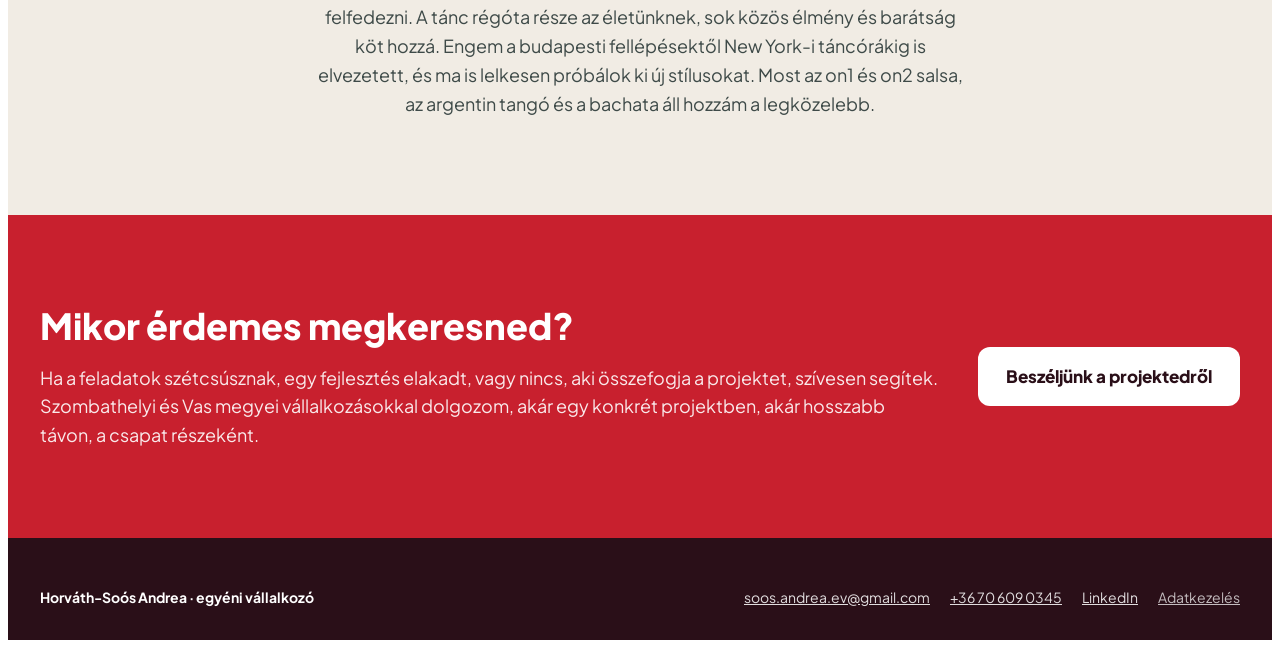
==== commit b2a70103: "Update homepage contact call to action with supplied project-focused text" ====
--- a/index.html
+++ b/index.html
@@ -379,10 +379,10 @@
 <section class="art-cta" style="background-color: #C8202E; color: #FFFFFF">
 <div style="max-width: 1200px; margin: 0 auto; padding: 88px 24px; display: flex; flex-wrap: wrap; gap: 40px; align-items: center; justify-content: space-between">
 <div style="flex: 1 1 600px; min-width: 0; display: flex; flex-direction: column; gap: 16px">
-<h2 style="margin: 0; font-size: clamp(26px, 3vw, 36px); line-height: 1.25; font-weight: 800">Kikkel dolgozom szívesen?</h2>
-<p style="margin: 0; font-size: 18px; color: rgba(255, 255, 255, 0.9)">Olyan vállalkozásokkal, amelyek nyitottak az új megoldásokra, és tudatosan építik a működésüket. Ahol van tér önálló gondolkodásra, felelősségvállalásra és a megoldások végigvitelére — akár egy konkrét projektben, akár hosszabb távon, a csapat részeként.</p>
-</div>
-<a href="kapcsolat/" style="background: #FFFFFF; color: #2A0F18; text-decoration: none; font-weight: 800; font-size: 17px; padding: 16px 28px; border-radius: 12px">Beszéljünk</a>
+<h2 style="margin: 0; font-size: clamp(26px, 3vw, 36px); line-height: 1.25; font-weight: 800">Mikor érdemes megkeresned?</h2>
+<p style="margin: 0; font-size: 18px; color: rgba(255, 255, 255, 0.9)">Ha a feladatok szétcsúsznak, egy fejlesztés elakadt, vagy nincs, aki összefogja a projektet, szívesen segítek. Szombathelyi és Vas megyei vállalkozásokkal dolgozom, akár egy konkrét projektben, akár hosszabb távon, a csapat részeként.</p>
+</div>
+<a href="kapcsolat/" style="background: #FFFFFF; color: #2A0F18; text-decoration: none; font-weight: 800; font-size: 17px; padding: 16px 28px; border-radius: 12px">Beszéljünk a projektedről</a>
 </div>
 </section>
 
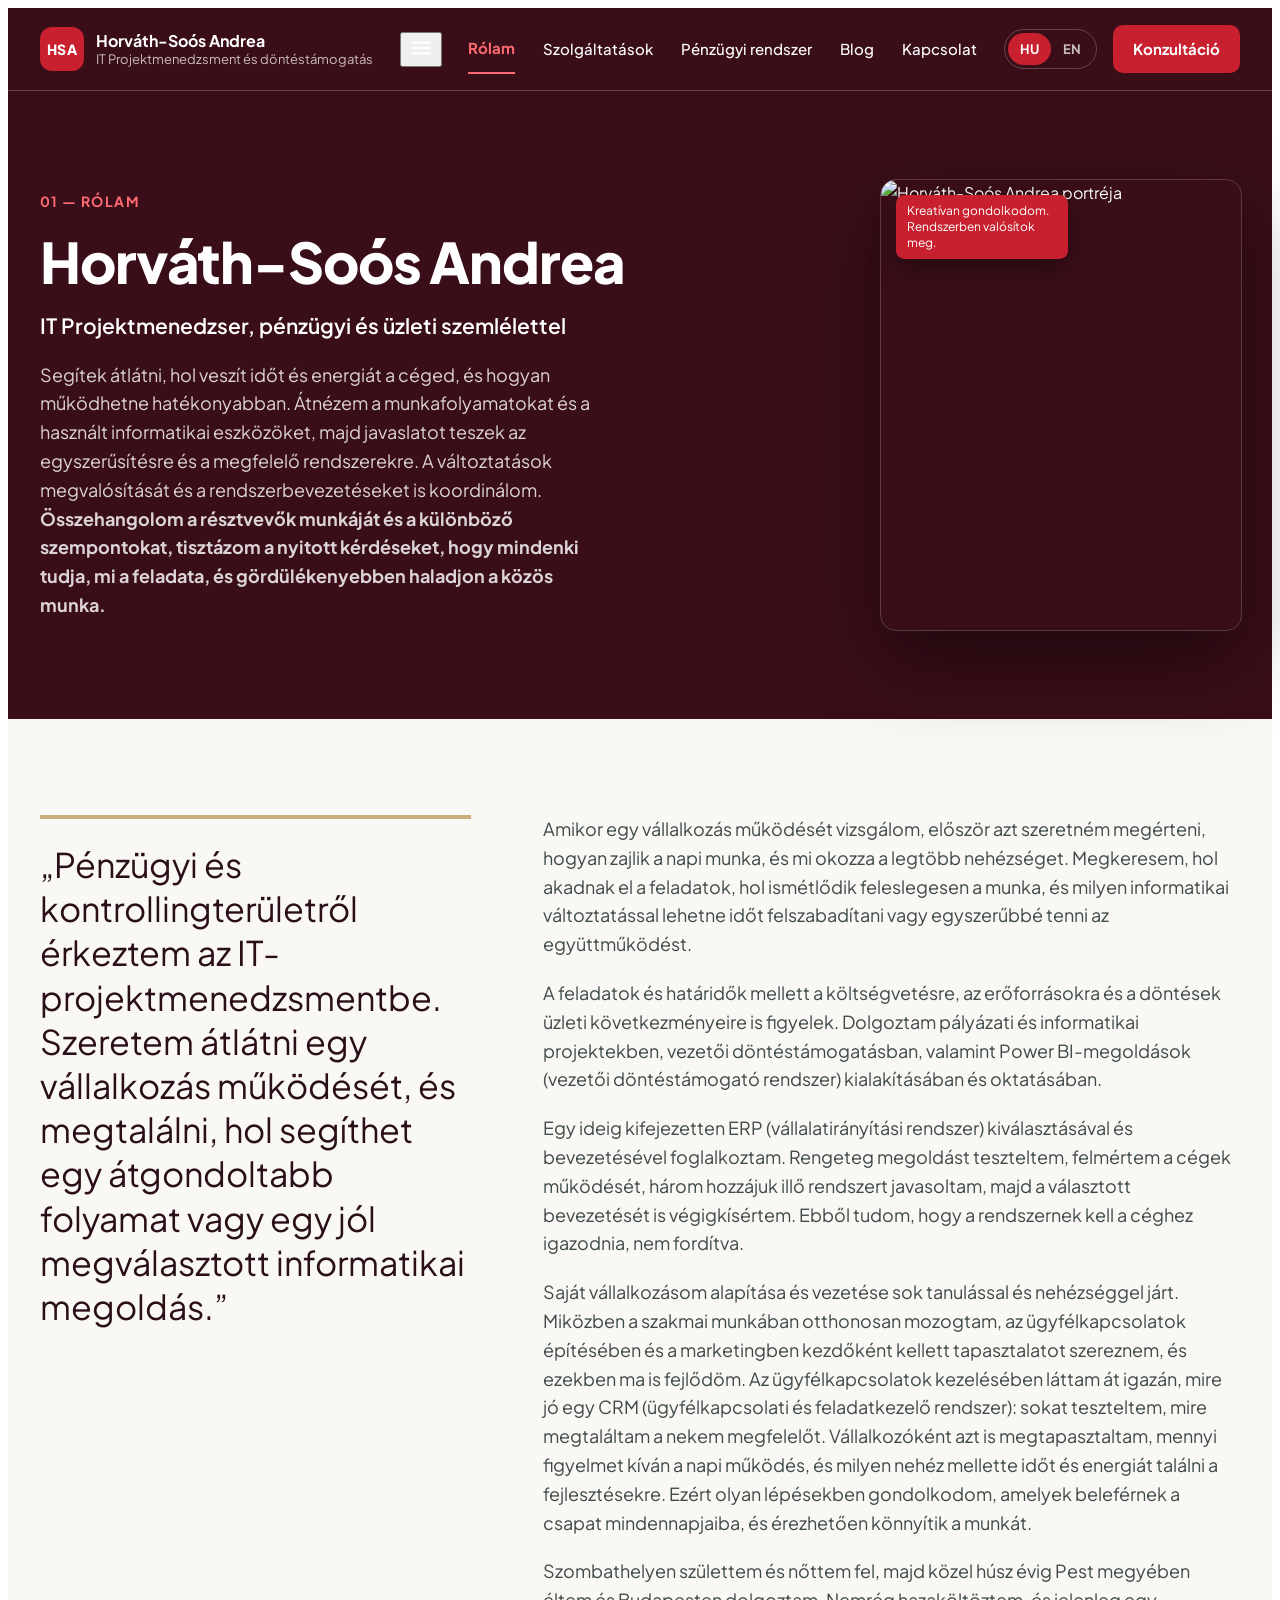
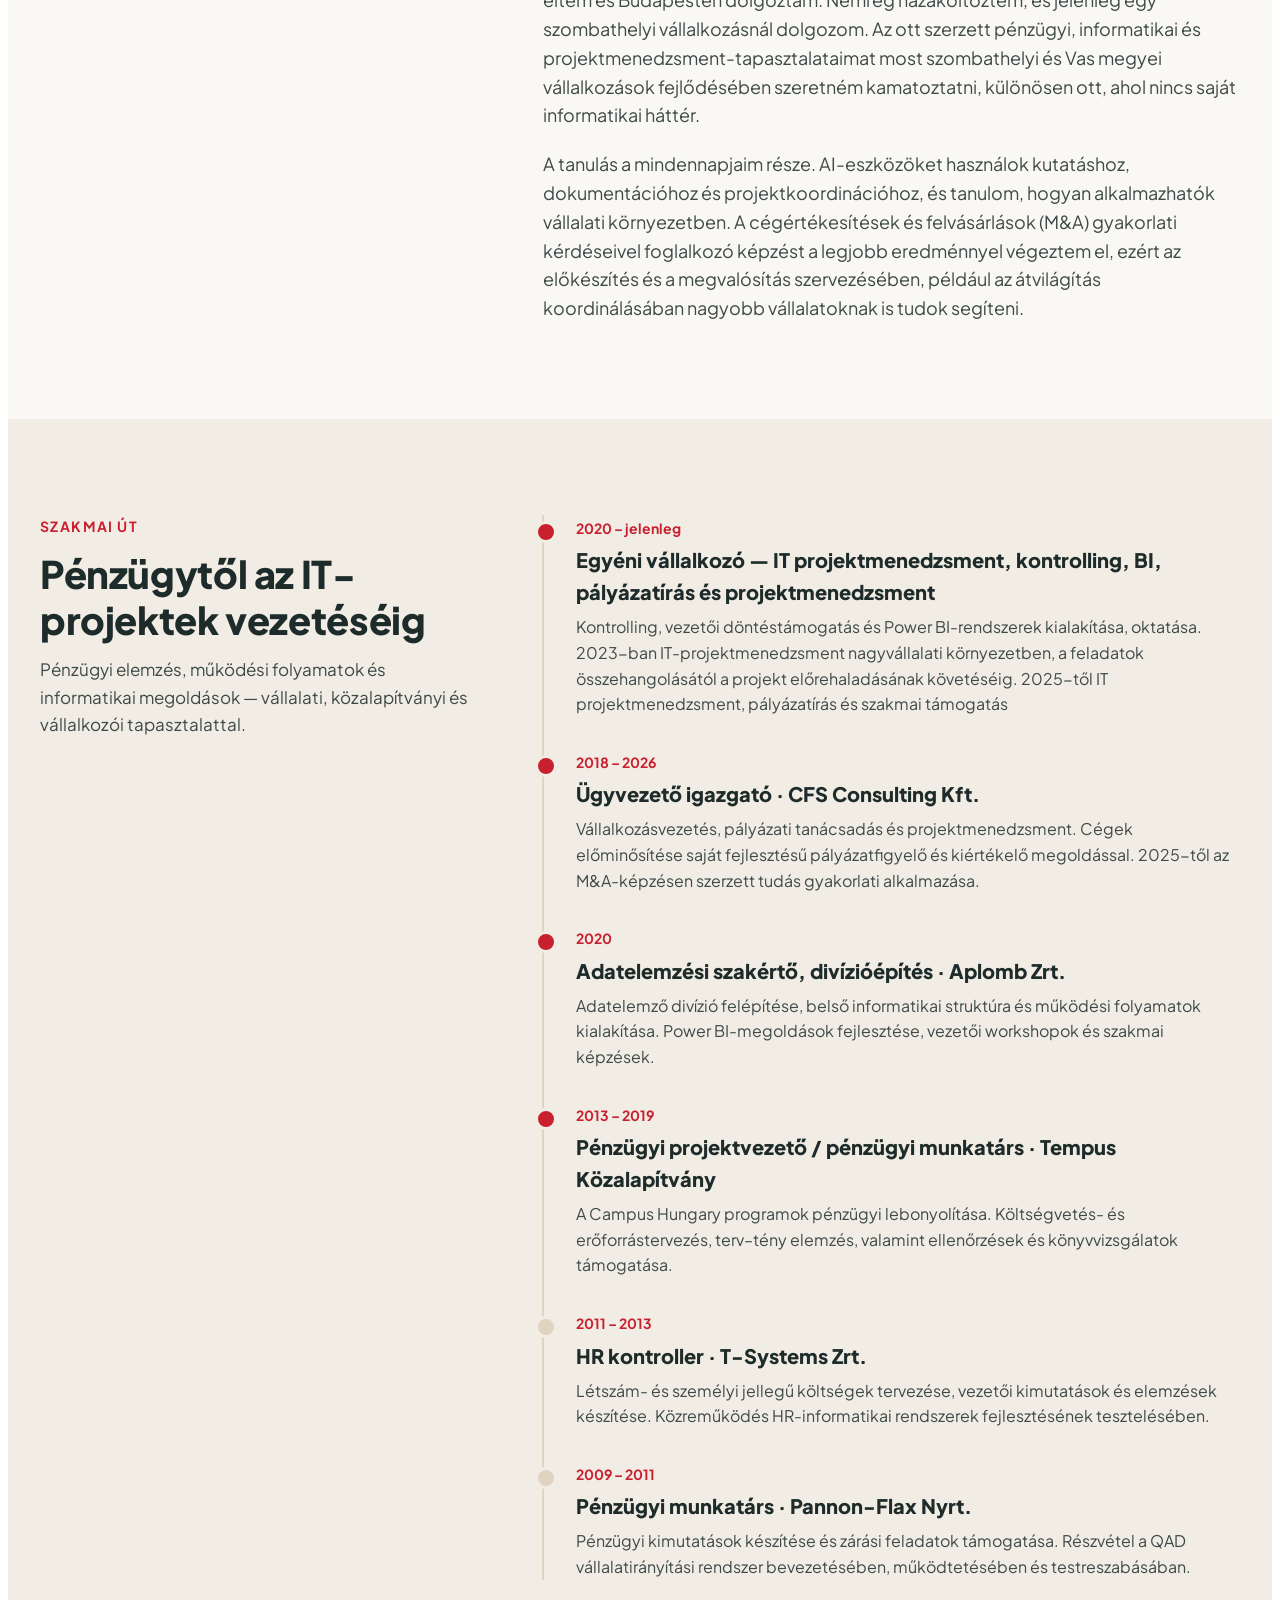
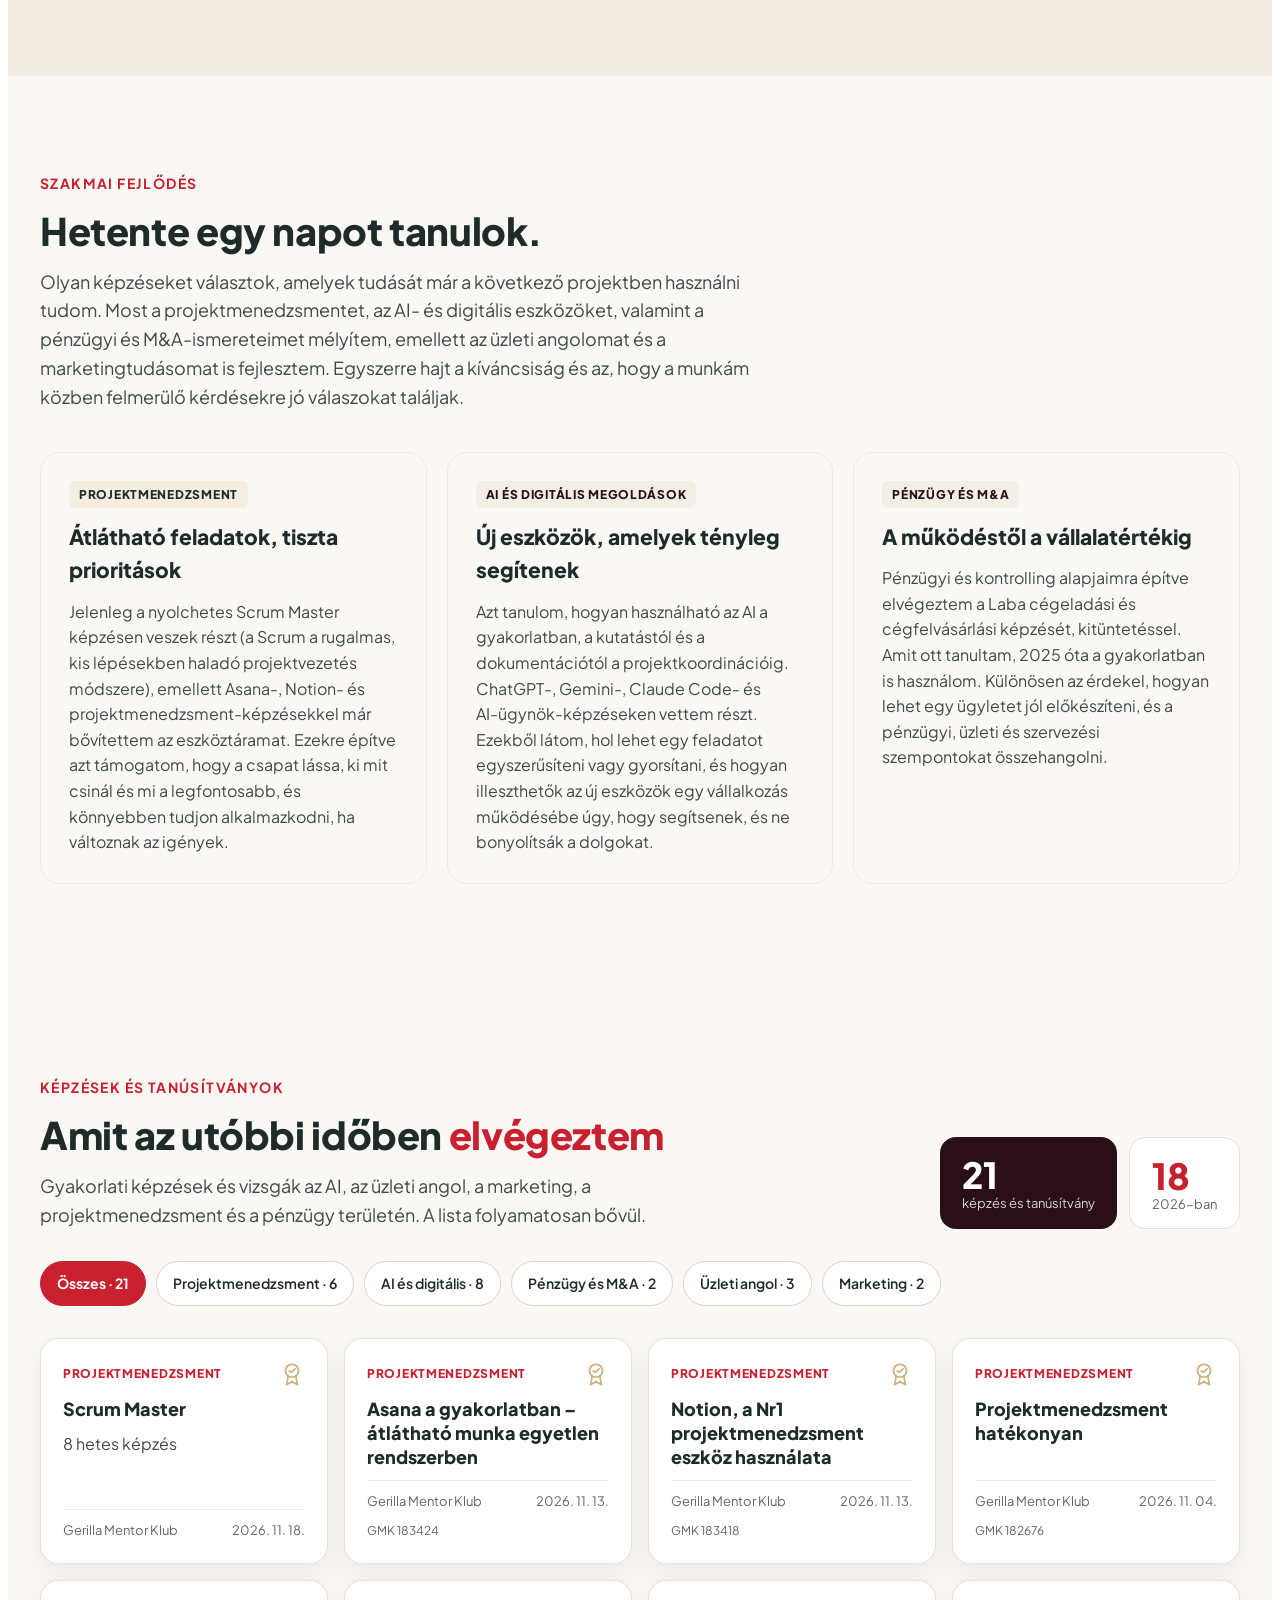
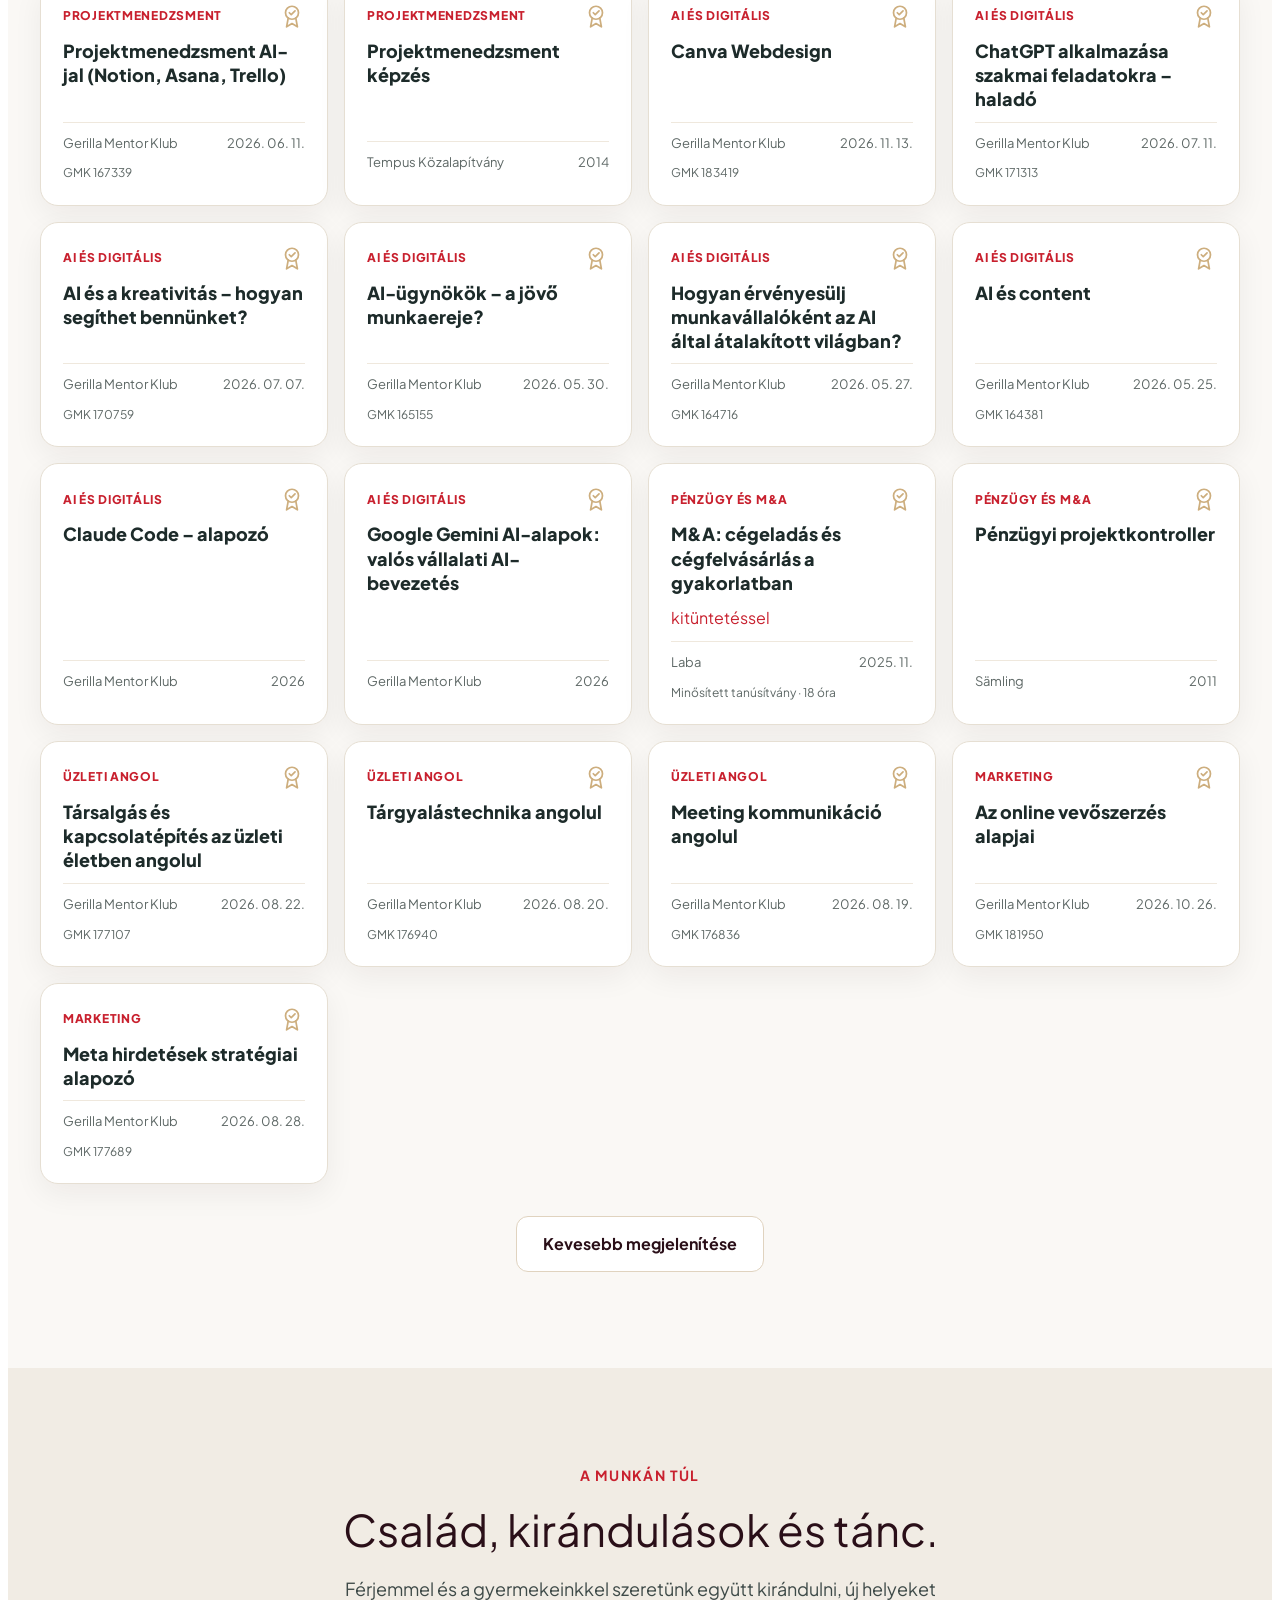
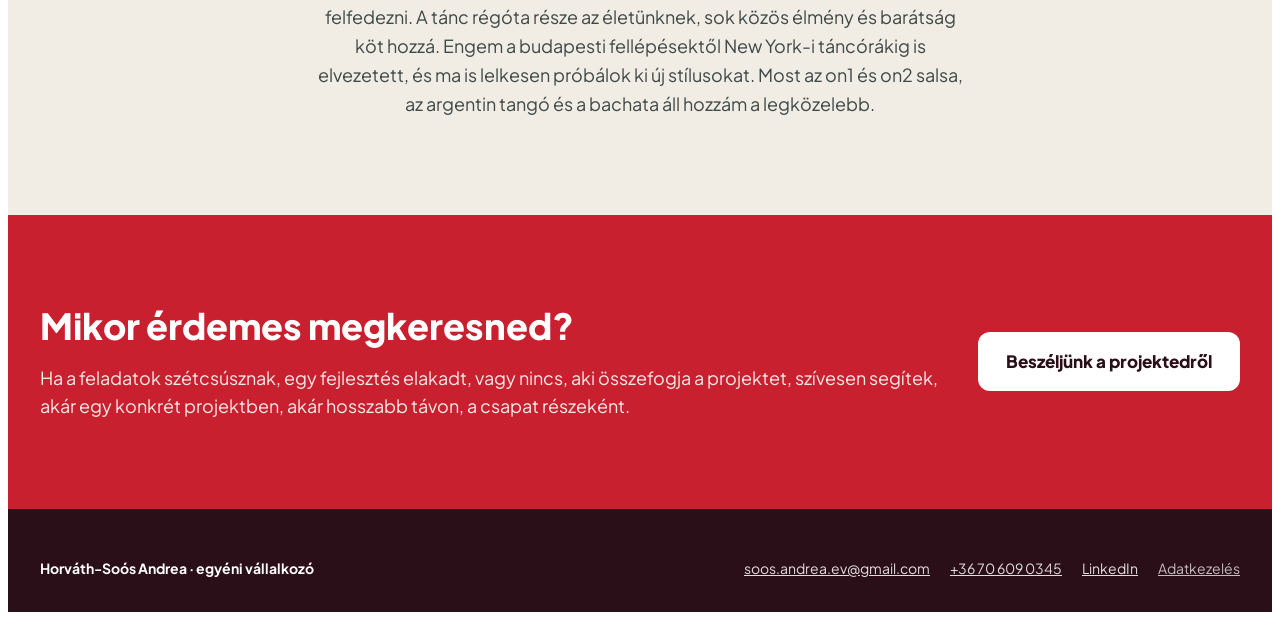
==== commit 729b81ec: "Remove regional restriction from homepage contact paragraph" ====
--- a/index.html
+++ b/index.html
@@ -380,7 +380,7 @@
 <div style="max-width: 1200px; margin: 0 auto; padding: 88px 24px; display: flex; flex-wrap: wrap; gap: 40px; align-items: center; justify-content: space-between">
 <div style="flex: 1 1 600px; min-width: 0; display: flex; flex-direction: column; gap: 16px">
 <h2 style="margin: 0; font-size: clamp(26px, 3vw, 36px); line-height: 1.25; font-weight: 800">Mikor érdemes megkeresned?</h2>
-<p style="margin: 0; font-size: 18px; color: rgba(255, 255, 255, 0.9)">Ha a feladatok szétcsúsznak, egy fejlesztés elakadt, vagy nincs, aki összefogja a projektet, szívesen segítek. Szombathelyi és Vas megyei vállalkozásokkal dolgozom, akár egy konkrét projektben, akár hosszabb távon, a csapat részeként.</p>
+<p style="margin: 0; font-size: 18px; color: rgba(255, 255, 255, 0.9)">Ha a feladatok szétcsúsznak, egy fejlesztés elakadt, vagy nincs, aki összefogja a projektet, szívesen segítek, akár egy konkrét projektben, akár hosszabb távon, a csapat részeként.</p>
 </div>
 <a href="kapcsolat/" style="background: #FFFFFF; color: #2A0F18; text-decoration: none; font-weight: 800; font-size: 17px; padding: 16px 28px; border-radius: 12px">Beszéljünk a projektedről</a>
 </div>
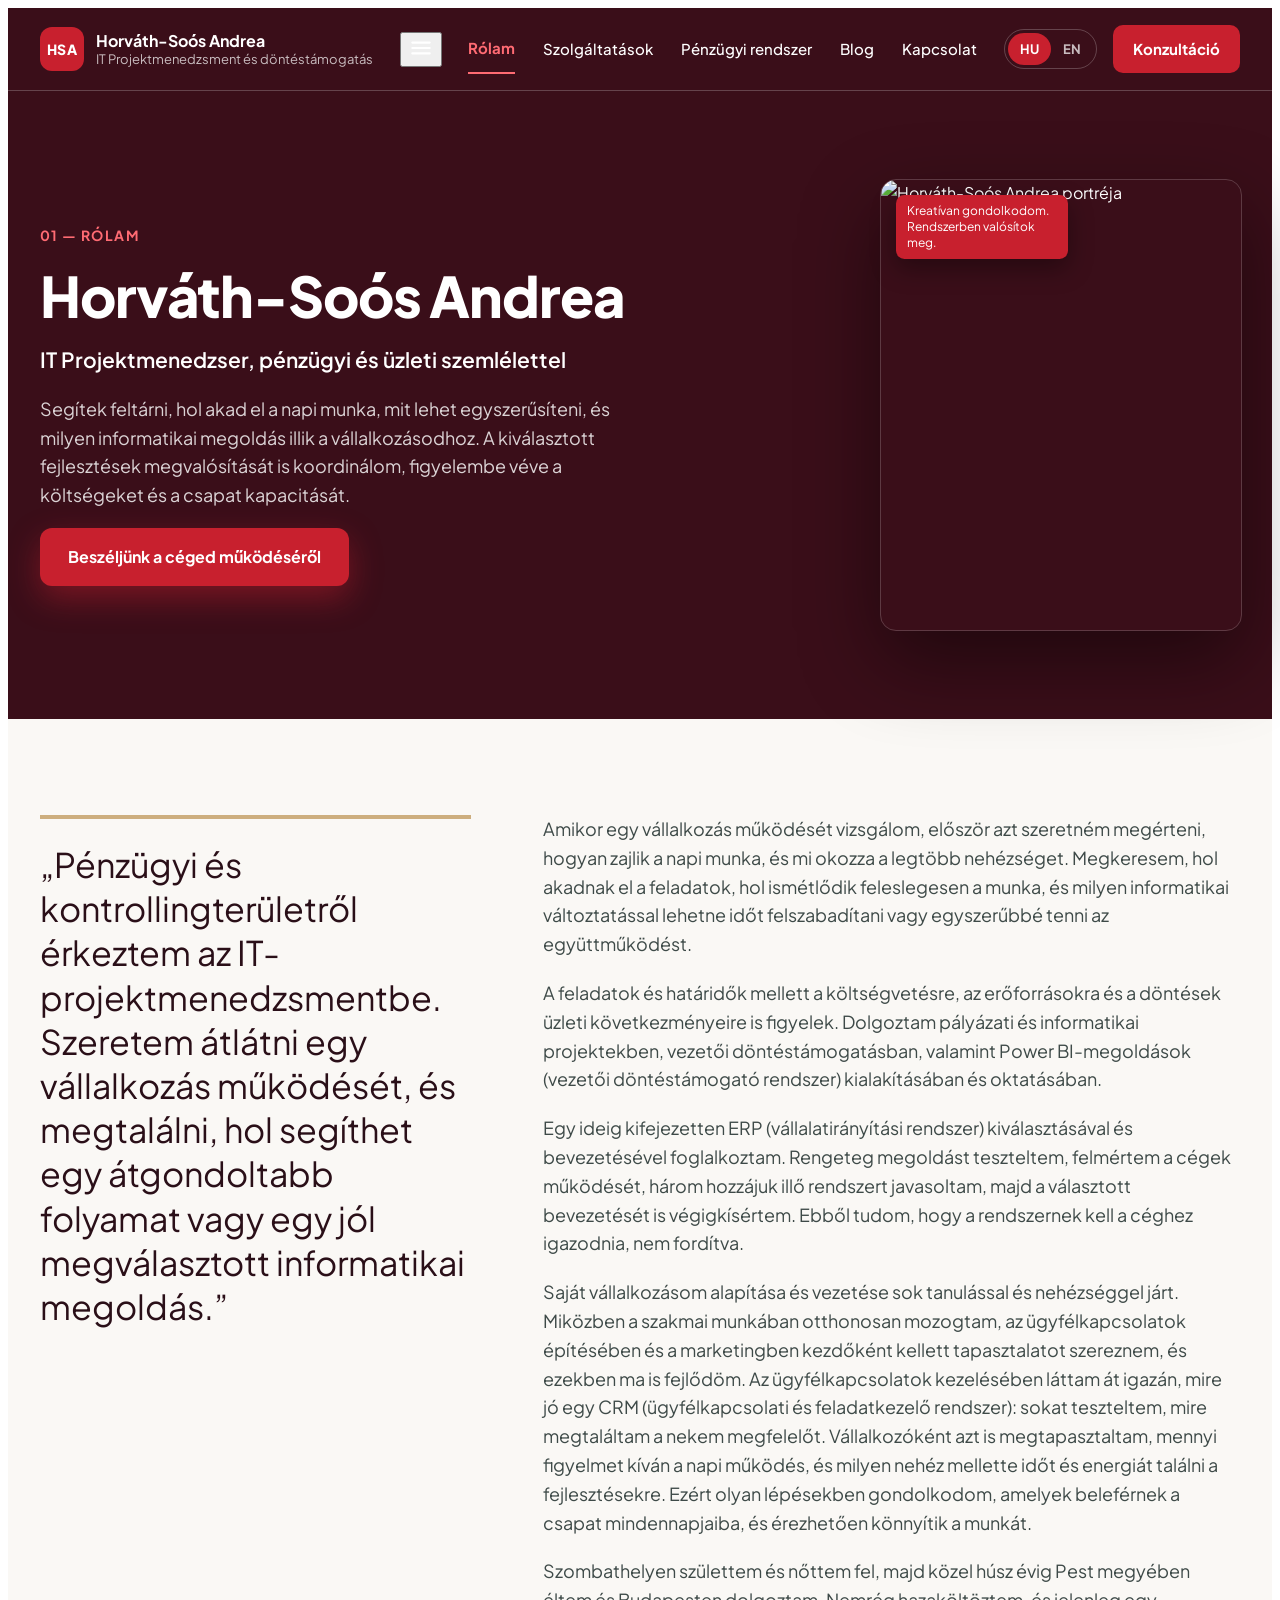
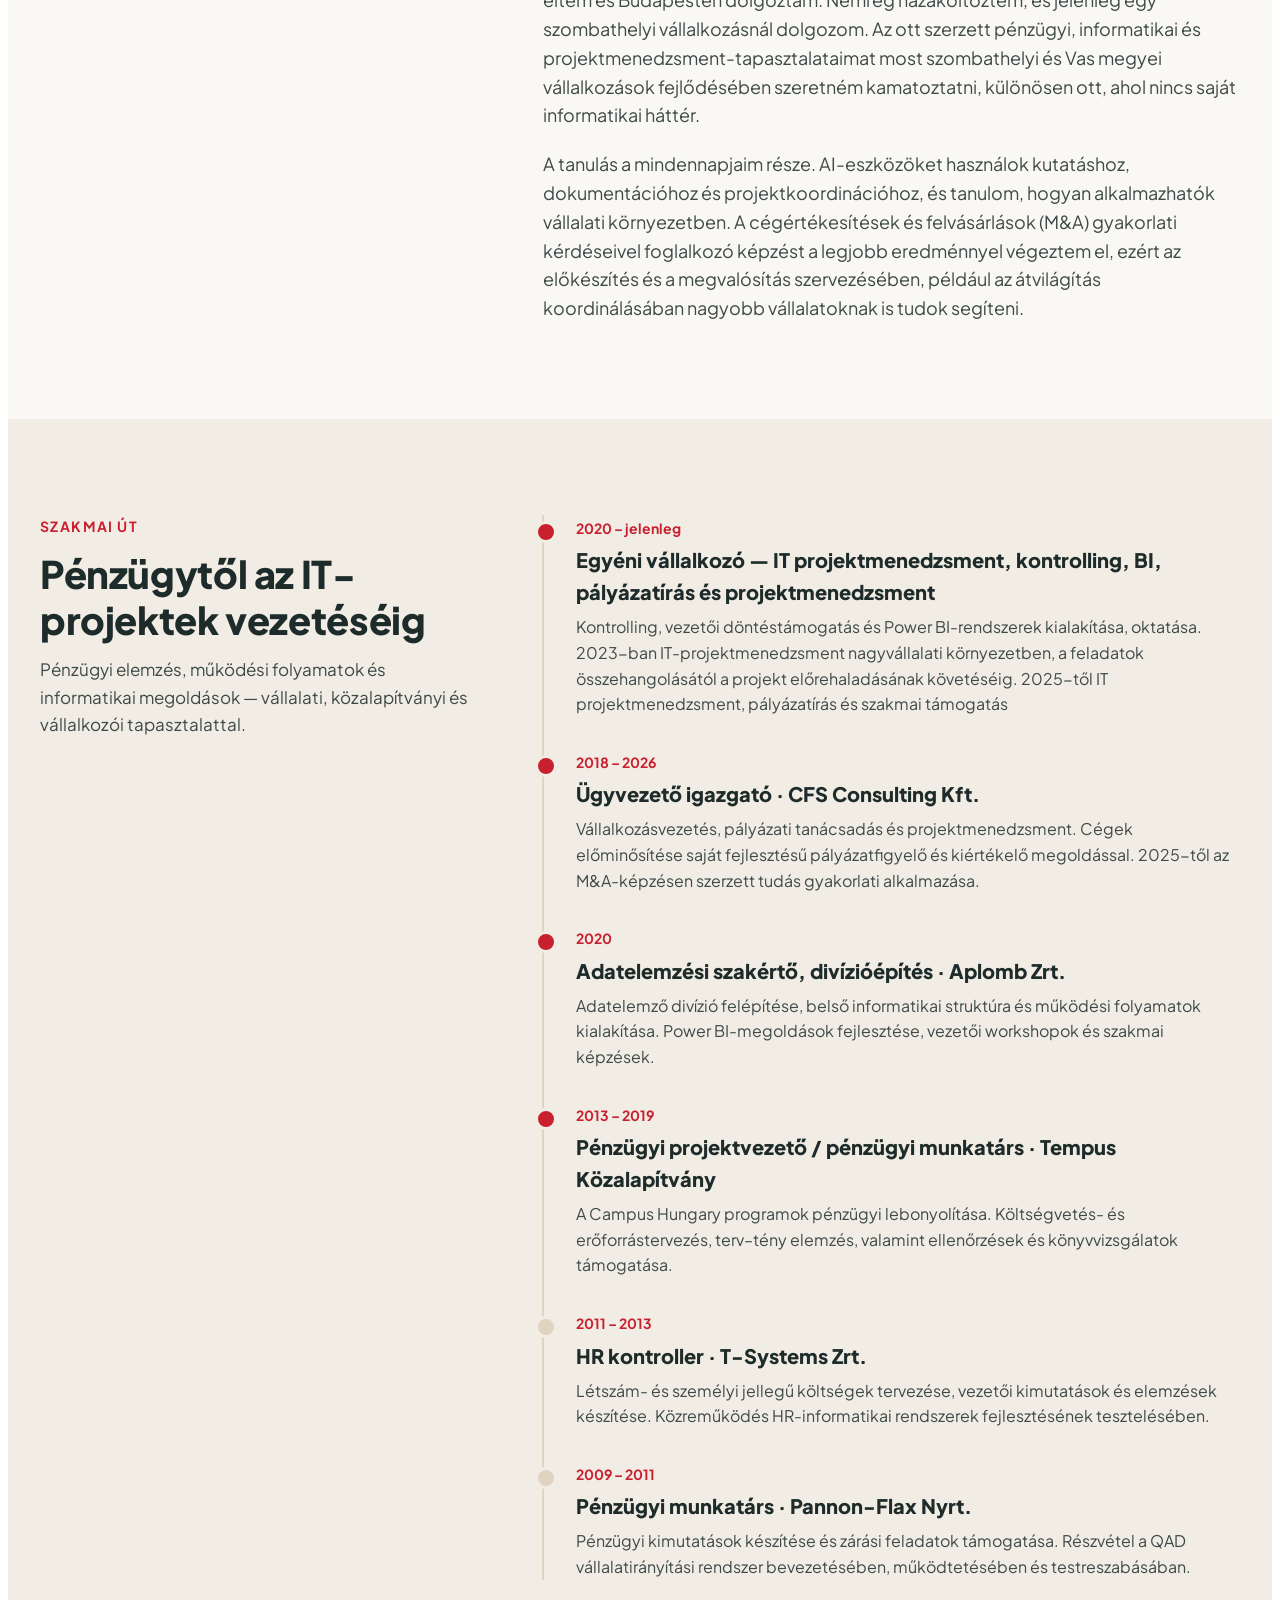
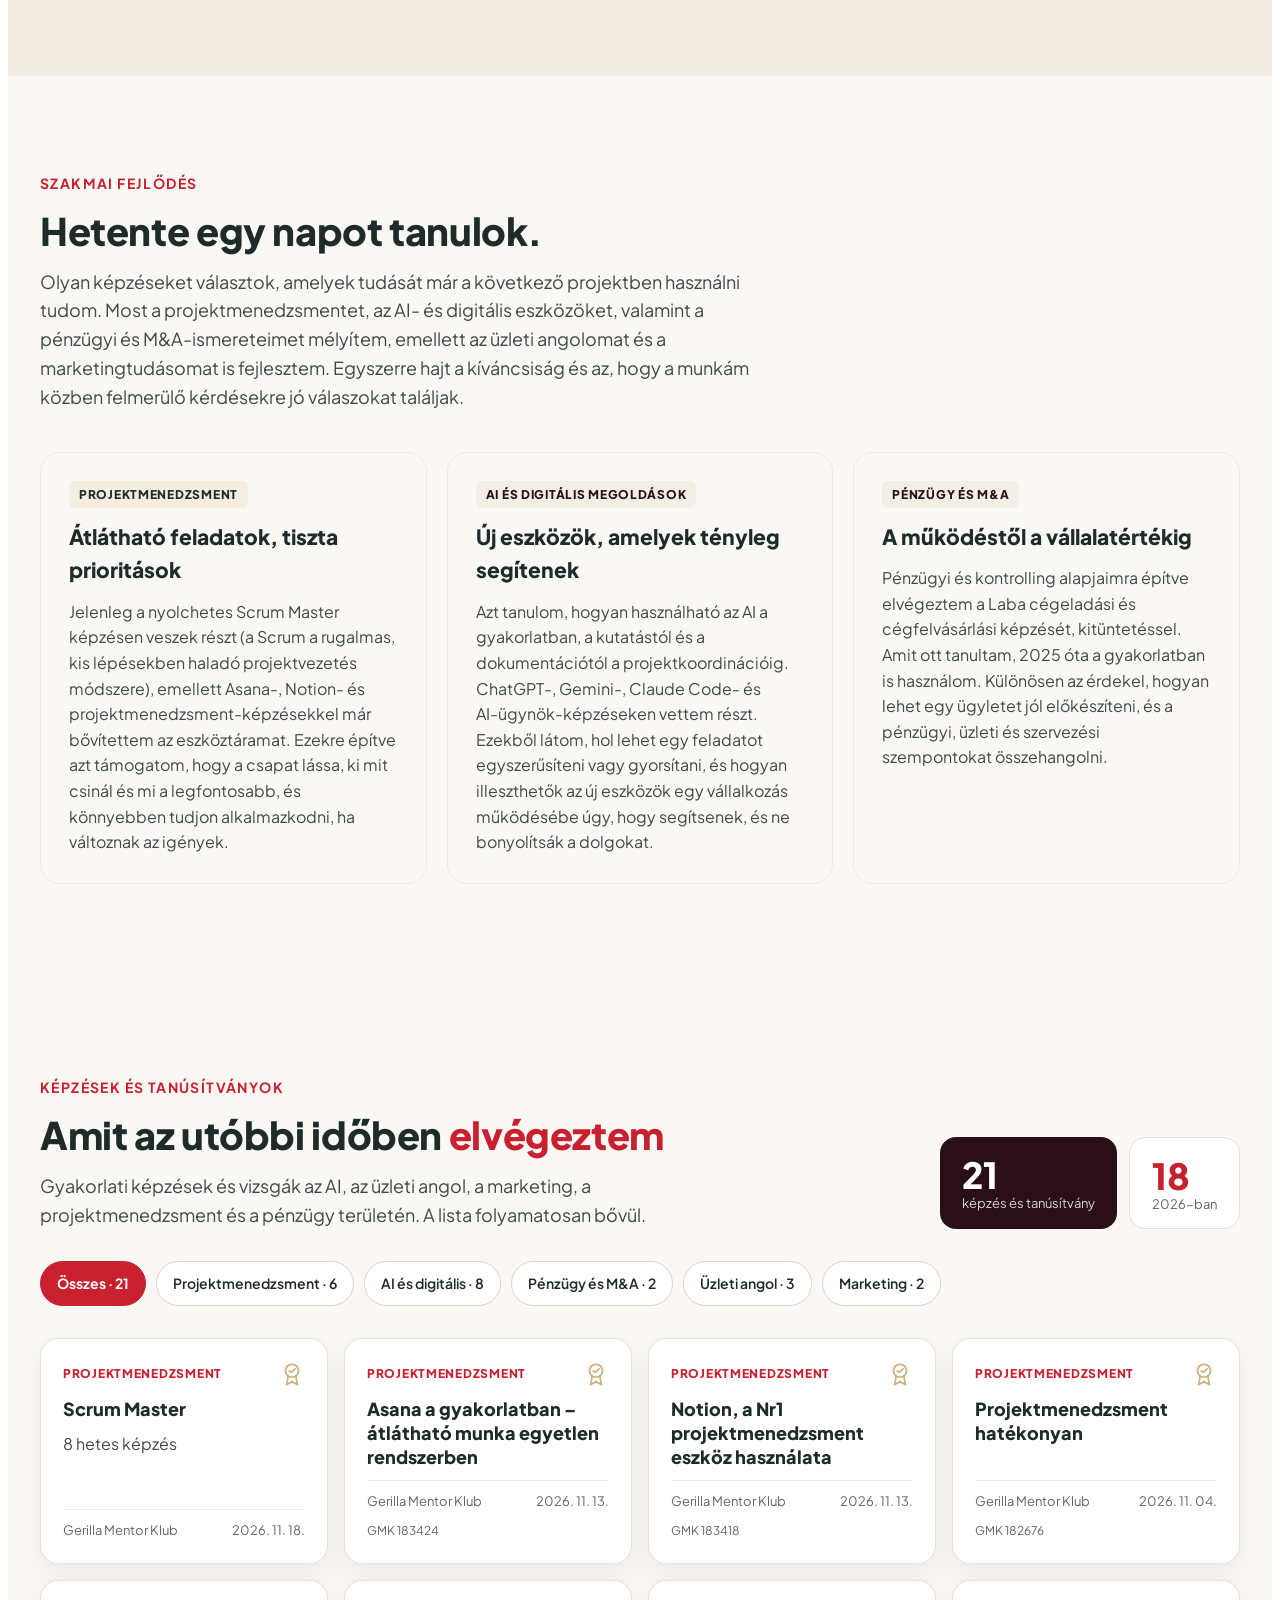
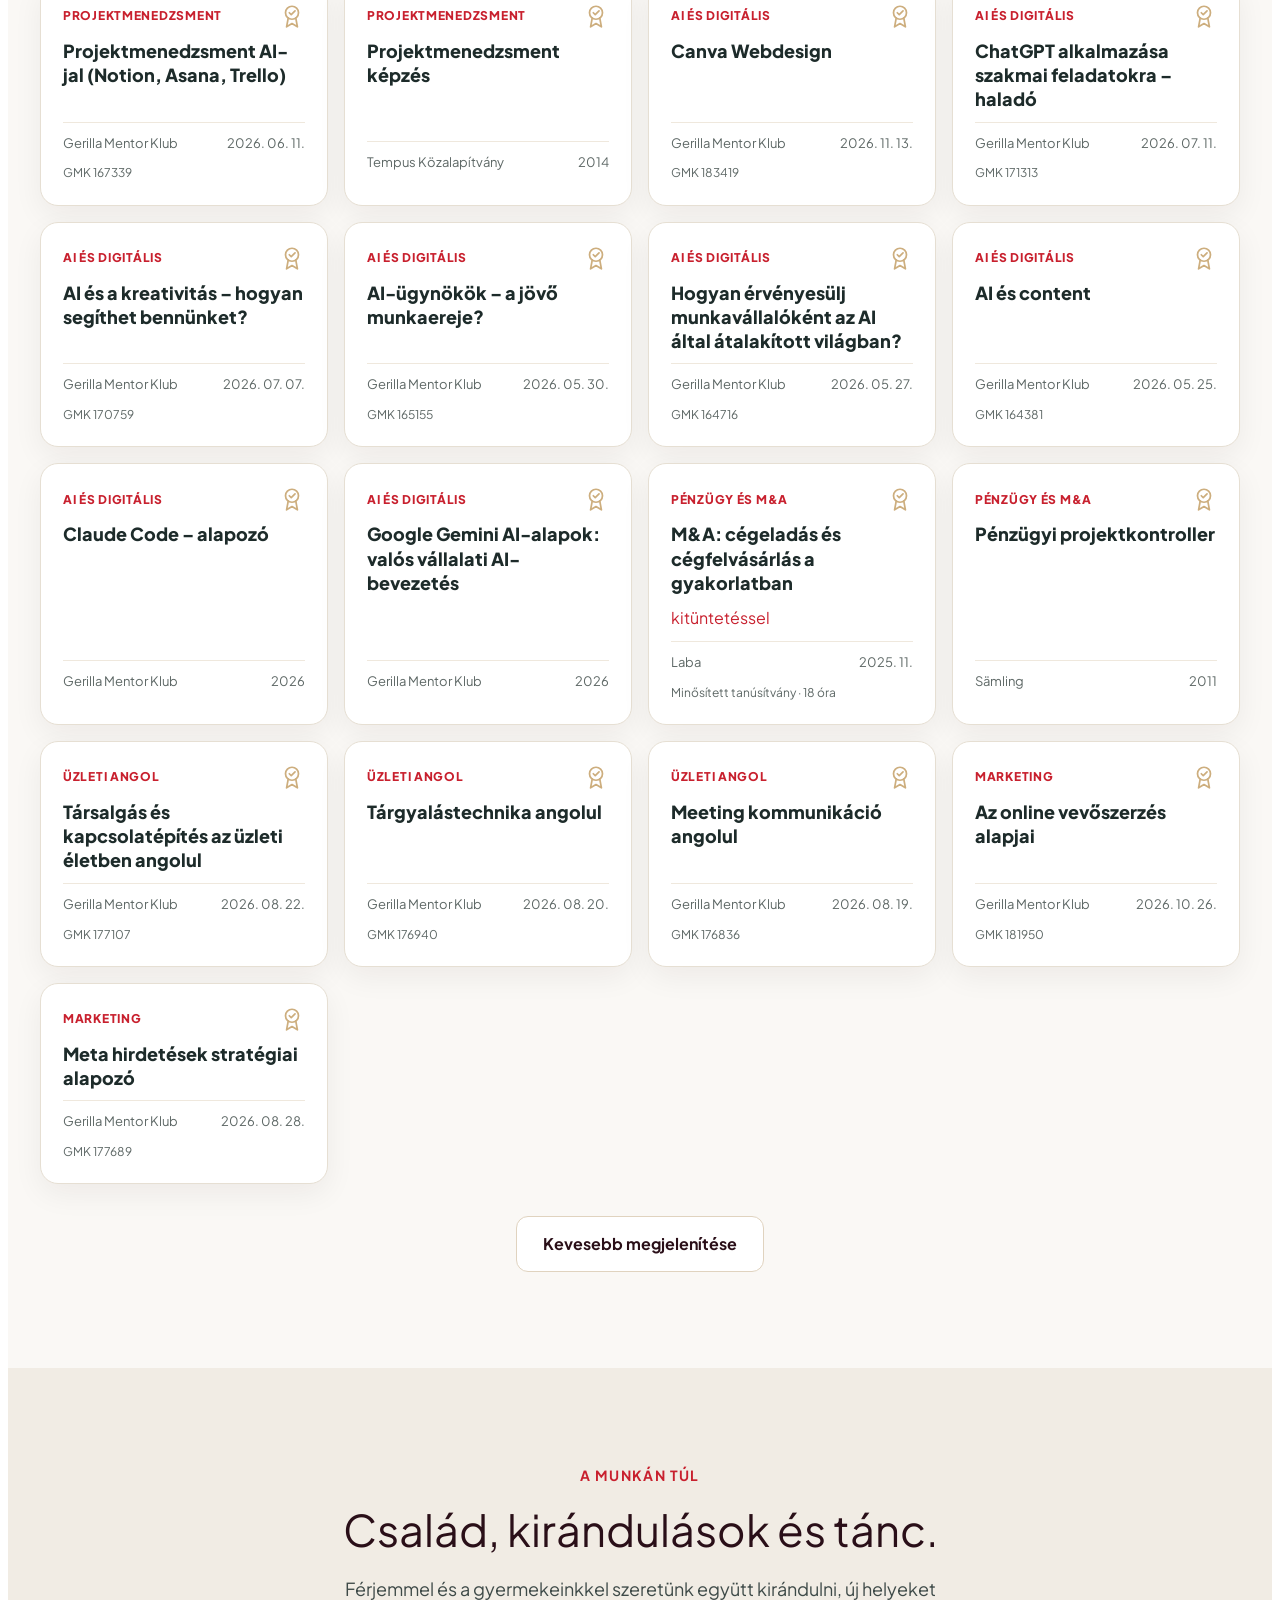
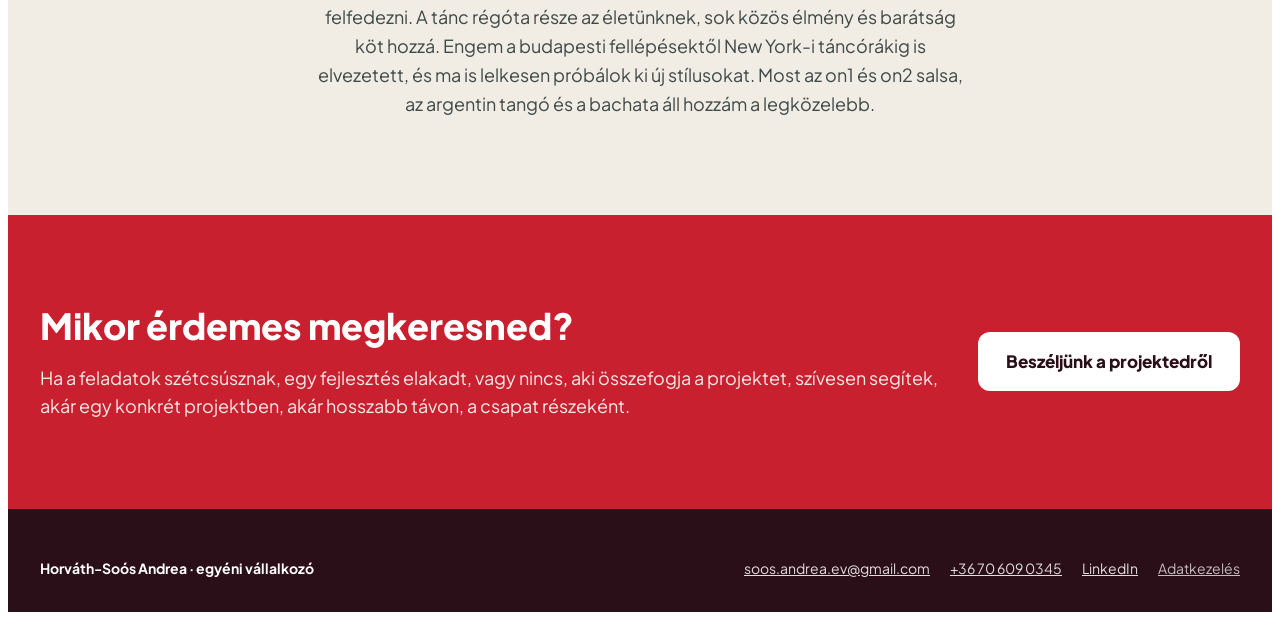
==== commit 60fdc5b6: "Refresh homepage hero introduction and add contact button" ====
--- a/index.html
+++ b/index.html
@@ -48,7 +48,8 @@
 <span style="font-size: 14px; font-weight: 700; letter-spacing: 0.1em; text-transform: uppercase; color: #FF6B73">01 — Rólam</span>
 <h1 style="margin: 0; font-size: clamp(36px, 4.6vw, 56px); line-height: 1.08; font-weight: 800; letter-spacing: -0.02em">Horváth-Soós Andrea</h1>
 <p style="margin: 0; font-size: 21px; font-weight: 600; color: #FFFFFF">IT Projektmenedzser, pénzügyi és üzleti szemlélettel</p>
-<p style="margin: 0; font-size: 18px; color: rgba(255, 255, 255, 0.82); max-width: 580px">Segítek átlátni, hol veszít időt és energiát a céged, és hogyan működhetne hatékonyabban. Átnézem a munkafolyamatokat és a használt informatikai eszközöket, majd javaslatot teszek az egyszerűsítésre és a megfelelő rendszerekre. A változtatások megvalósítását és a rendszerbevezetéseket is koordinálom. <strong>Összehangolom a résztvevők munkáját és a különböző szempontokat, tisztázom a nyitott kérdéseket, hogy mindenki tudja, mi a feladata, és gördülékenyebben haladjon a közös munka.</strong></p>
+<p style="margin: 0; font-size: 18px; color: rgba(255, 255, 255, 0.82); max-width: 580px">Segítek feltárni, hol akad el a napi munka, mit lehet egyszerűsíteni, és milyen informatikai megoldás illik a vállalkozásodhoz. A kiválasztott fejlesztések megvalósítását is koordinálom, figyelembe véve a költségeket és a csapat kapacitását.</p>
+<a href="kapcsolat/" style="align-self: flex-start; max-width: 100%; box-sizing: border-box; background: #C8202E; color: #FFFFFF; text-decoration: none; text-align: center; font-weight: 700; font-size: 16px; padding: 16px 28px; border-radius: 12px; box-shadow: 0 12px 32px rgba(200, 32, 46, 0.45)">Beszéljünk a céged működéséről</a>
 </div>
 <div style="flex: 0 1 360px; min-width: 0">
 <div style="position: relative">
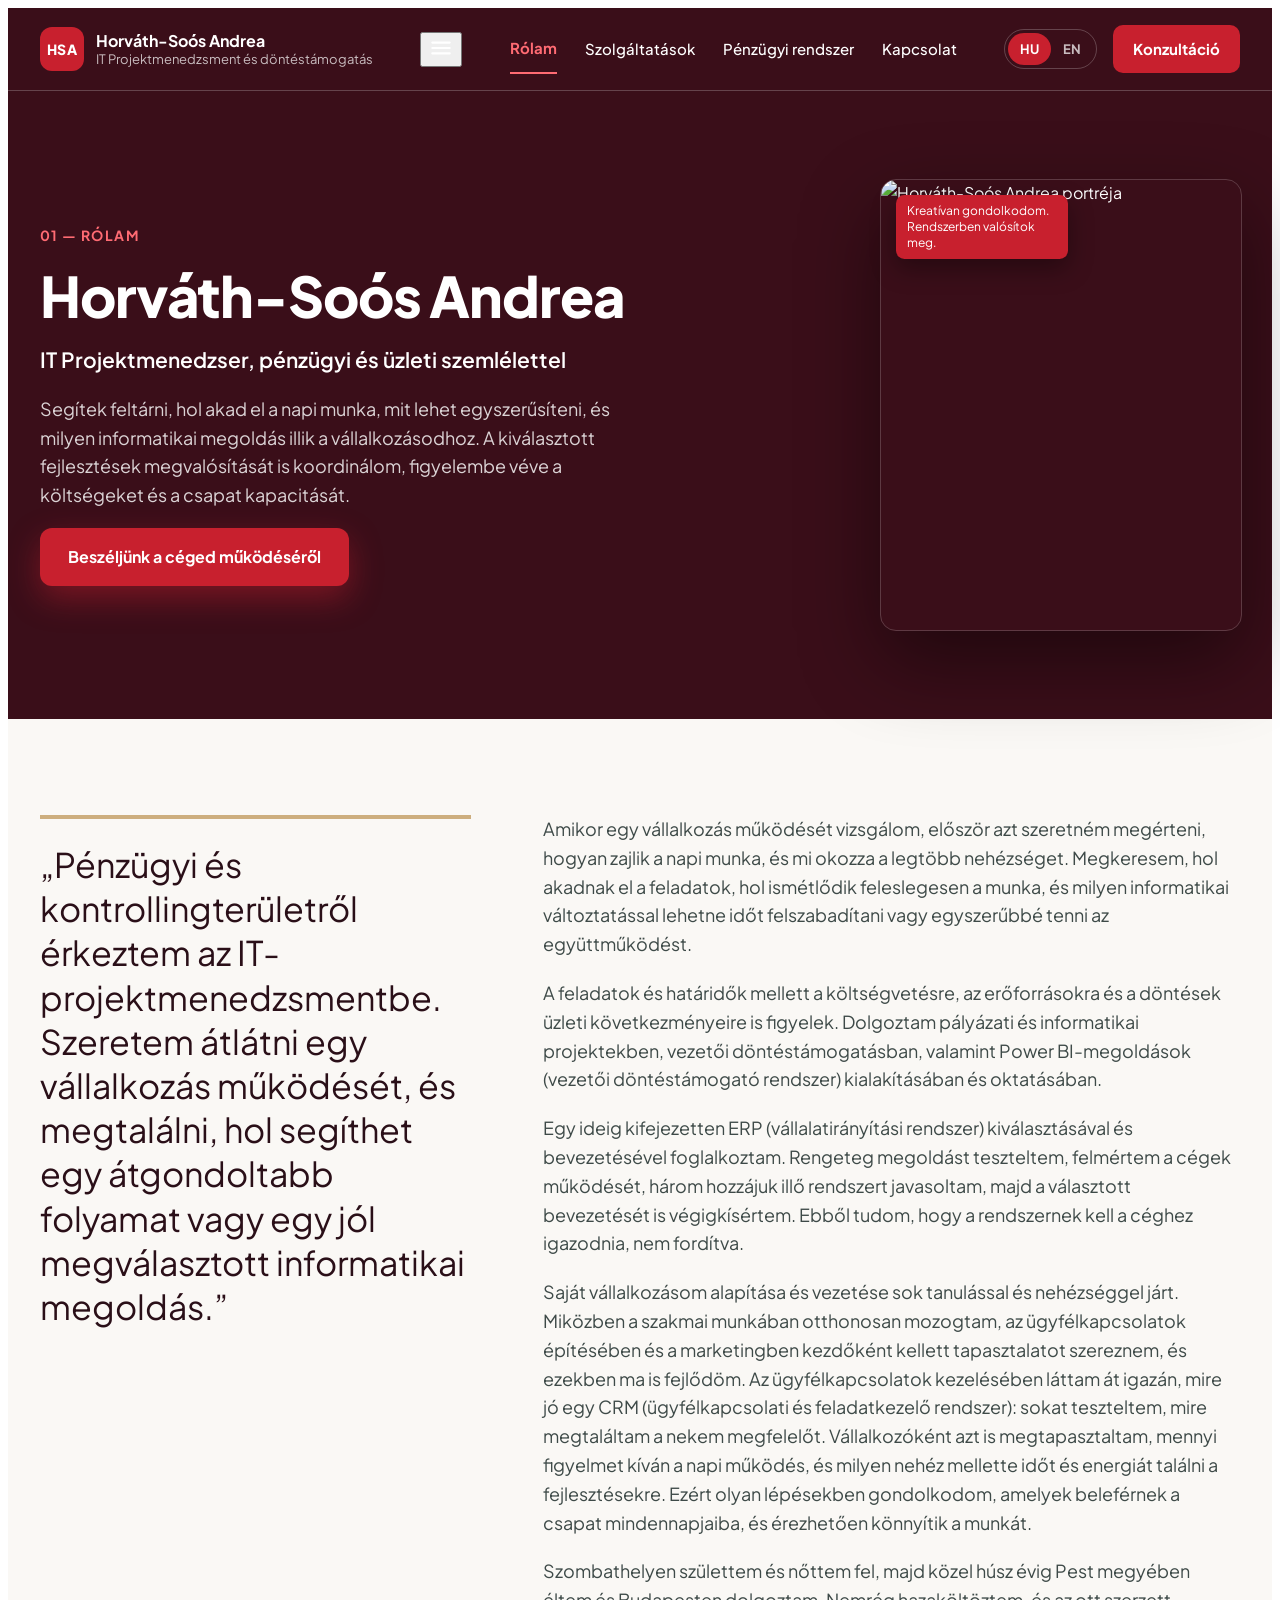
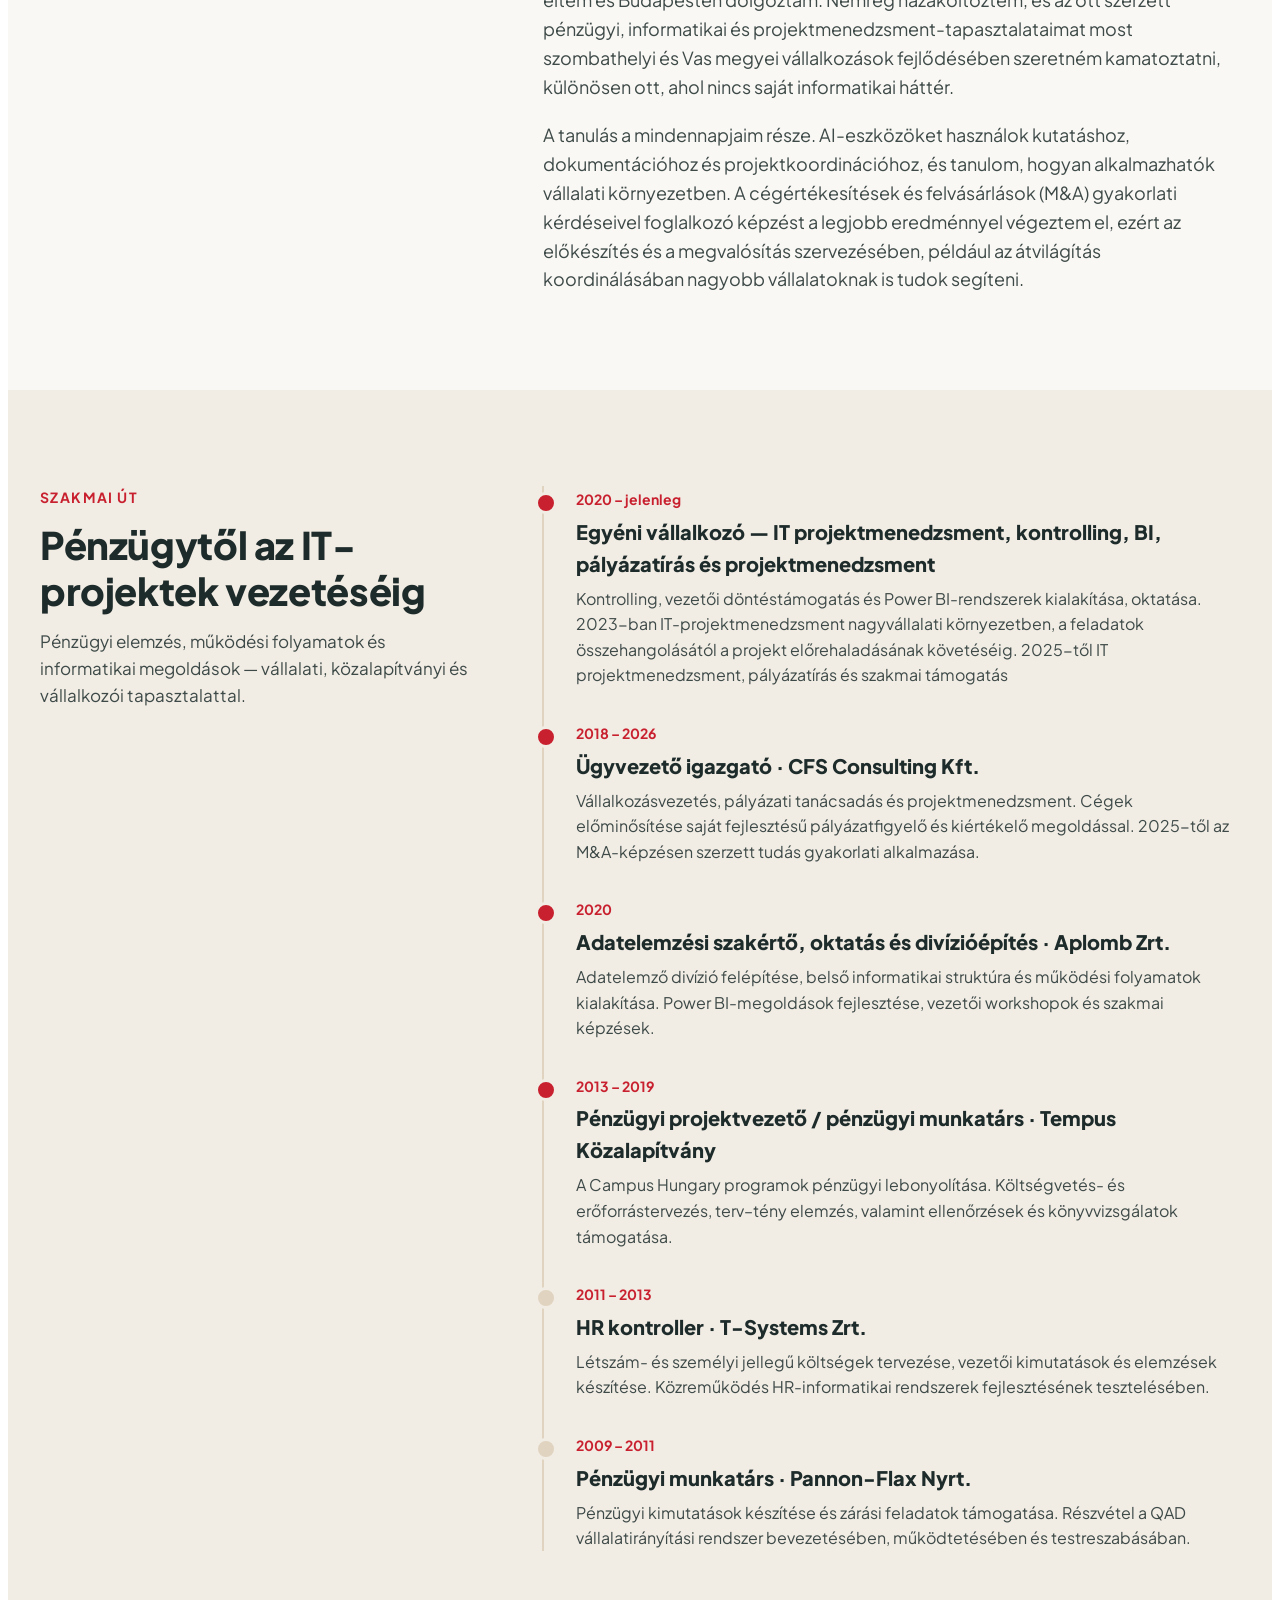
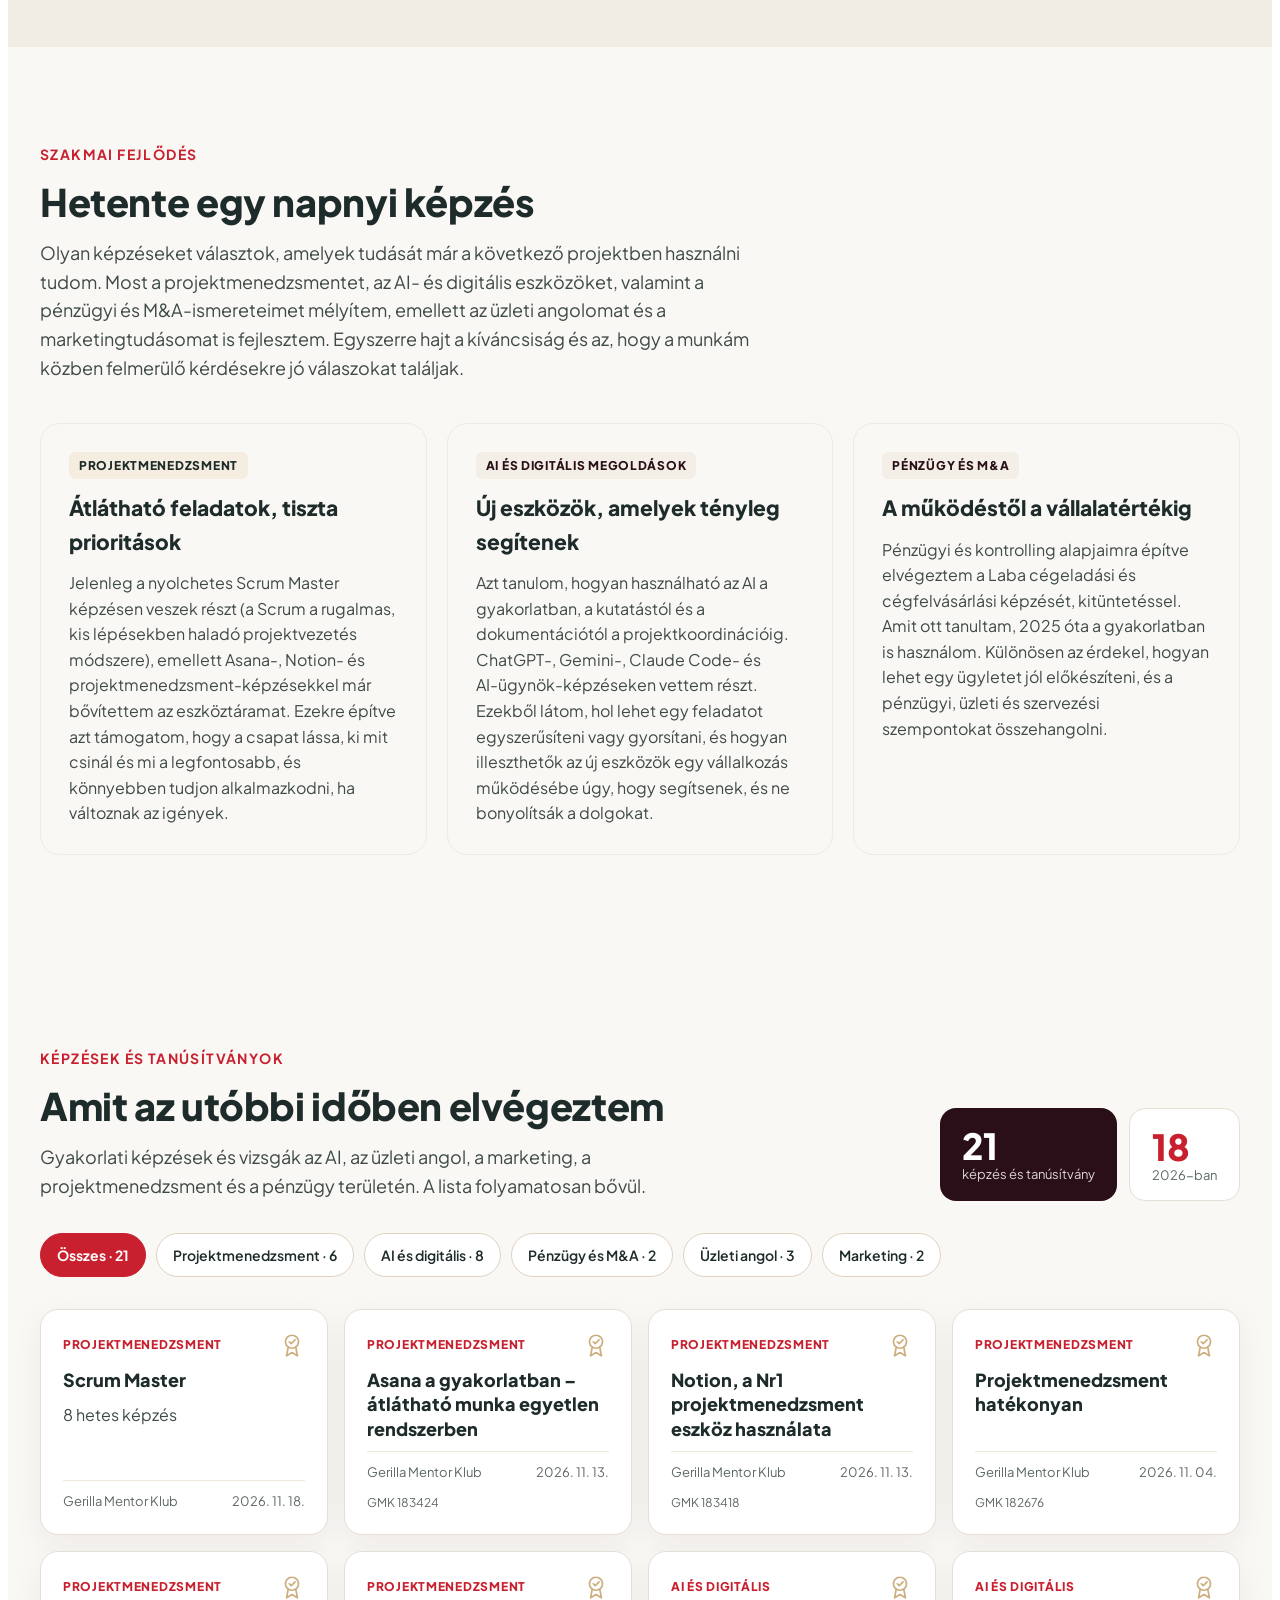
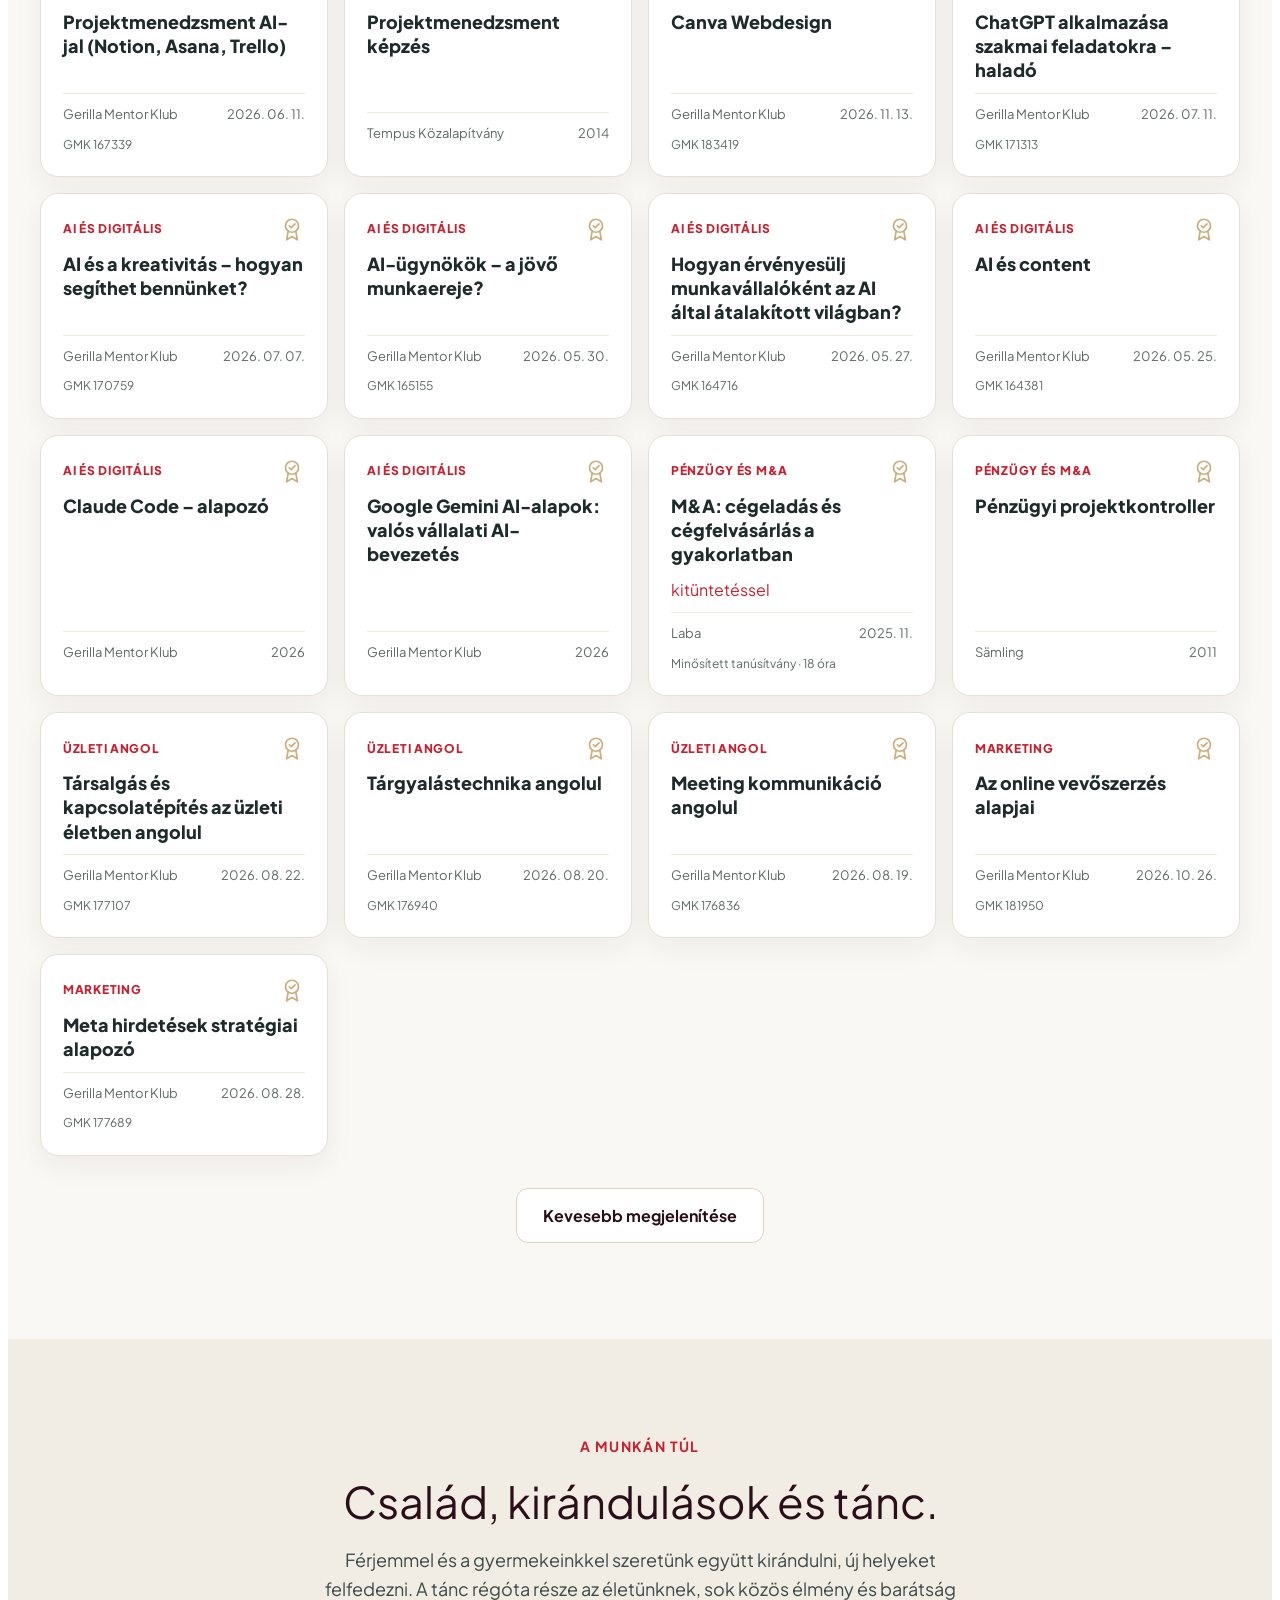
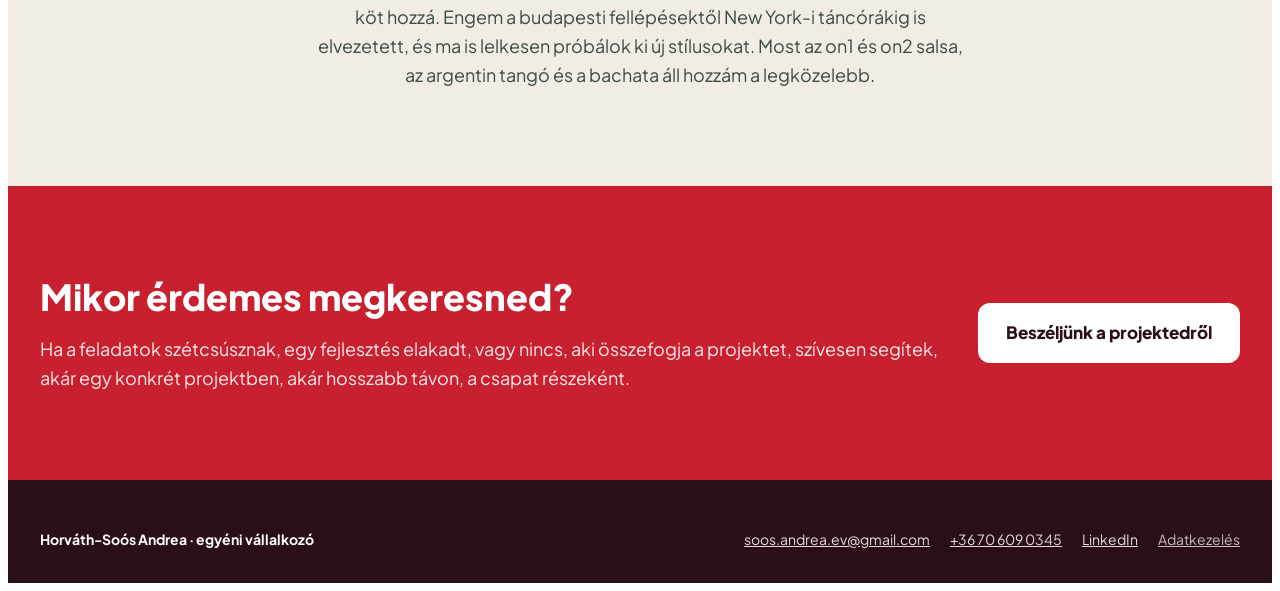
==== commit 392f790d: "Complete finance story portrait, refine biography and hide Blog navigation" ====
--- a/index.html
+++ b/index.html
@@ -29,7 +29,6 @@
 <a href="./" aria-current="page" style="color: #FF6B73; text-decoration: none; font-weight: 700; font-size: 15px; padding: 12px 0; border-bottom: 2px solid #FF6B73">Rólam</a>
 <a href="szolgaltatasok/" style="color: #FFFFFF; text-decoration: none; font-weight: 500; font-size: 15px; padding: 12px 0">Szolgáltatások</a>
 <a href="penzugyi-rendszer/" style="color: #FFFFFF; text-decoration: none; font-weight: 500; font-size: 15px; padding: 12px 0">Pénzügyi rendszer</a>
-<a href="blog/" style="color: #FFFFFF; text-decoration: none; font-weight: 500; font-size: 15px; padding: 12px 0">Blog</a>
 <a href="kapcsolat/" style="color: #FFFFFF; text-decoration: none; font-weight: 500; font-size: 15px; padding: 12px 0">Kapcsolat</a>
 </nav>
 <div class="site-actions" style="display: flex; align-items: center; gap: 16px">
@@ -70,7 +69,7 @@
 <p style="margin: 0">A feladatok és határidők mellett a költségvetésre, az erőforrásokra és a döntések üzleti következményeire is figyelek. Dolgoztam pályázati és informatikai projektekben, vezetői döntéstámogatásban, valamint Power BI-megoldások (vezetői döntéstámogató rendszer) kialakításában és oktatásában.</p>
 <p style="margin: 0">Egy ideig kifejezetten ERP (vállalatirányítási rendszer) kiválasztásával és bevezetésével foglalkoztam. Rengeteg megoldást teszteltem, felmértem a cégek működését, három hozzájuk illő rendszert javasoltam, majd a választott bevezetését is végigkísértem. Ebből tudom, hogy a rendszernek kell a céghez igazodnia, nem fordítva.</p>
 <p style="margin: 0">Saját vállalkozásom alapítása és vezetése sok tanulással és nehézséggel járt. Miközben a szakmai munkában otthonosan mozogtam, az ügyfélkapcsolatok építésében és a marketingben kezdőként kellett tapasztalatot szereznem, és ezekben ma is fejlődöm. Az ügyfélkapcsolatok kezelésében láttam át igazán, mire jó egy CRM (ügyfélkapcsolati és feladatkezelő rendszer): sokat teszteltem, mire megtaláltam a nekem megfelelőt. Vállalkozóként azt is megtapasztaltam, mennyi figyelmet kíván a napi működés, és milyen nehéz mellette időt és energiát találni a fejlesztésekre. Ezért olyan lépésekben gondolkodom, amelyek beleférnek a csapat mindennapjaiba, és érezhetően könnyítik a munkát.</p>
-<p style="margin: 0">Szombathelyen születtem és nőttem fel, majd közel húsz évig Pest megyében éltem és Budapesten dolgoztam. Nemrég hazaköltöztem, és jelenleg egy szombathelyi vállalkozásnál dolgozom. Az ott szerzett pénzügyi, informatikai és projektmenedzsment-tapasztalataimat most szombathelyi és Vas megyei vállalkozások fejlődésében szeretném kamatoztatni, különösen ott, ahol nincs saját informatikai háttér.</p>
+<p style="margin: 0">Szombathelyen születtem és nőttem fel, majd közel húsz évig Pest megyében éltem és Budapesten dolgoztam. Nemrég hazaköltöztem, és az ott szerzett pénzügyi, informatikai és projektmenedzsment-tapasztalataimat most szombathelyi és Vas megyei vállalkozások fejlődésében szeretném kamatoztatni, különösen ott, ahol nincs saját informatikai háttér.</p>
 <p style="margin: 0">A tanulás a mindennapjaim része. AI-eszközöket használok kutatáshoz, dokumentációhoz és projektkoordinációhoz, és tanulom, hogyan alkalmazhatók vállalati környezetben. A cégértékesítések és felvásárlások (M&amp;A) gyakorlati kérdéseivel foglalkozó képzést a legjobb eredménnyel végeztem el, ezért az előkészítés és a megvalósítás szervezésében, például az átvilágítás koordinálásában nagyobb vállalatoknak is tudok segíteni.</p>
 </div>
 </div>
@@ -86,7 +85,7 @@
 <ol style="flex: 1.6 1 520px; min-width: 0; list-style: none; margin: 0; padding: 0; display: flex; flex-direction: column; border-left: 2px solid #E0D3BF">
 <li style="position: relative; padding: 0 0 32px 32px"><span aria-hidden="true" style="position: absolute; left: -9px; top: 6px; width: 16px; height: 16px; border-radius: 50%; background: #C8202E; border: 3px solid #F1ECE4"></span><span style="font-size: 14px; font-weight: 700; color: #C8202E">2020 – jelenleg</span><h3 style="margin: 4px 0 6px; font-size: 20px; font-weight: 800">Egyéni vállalkozó — IT projektmenedzsment, kontrolling, BI, pályázatírás és projektmenedzsment</h3><p style="margin: 0; font-size: 16px; color: #3E4A48">Kontrolling, vezetői döntéstámogatás és Power BI-rendszerek kialakítása, oktatása. 2023-ban IT-projektmenedzsment nagyvállalati környezetben, a feladatok összehangolásától a projekt előrehaladásának követéséig. 2025-től IT projektmenedzsment, pályázatírás és szakmai támogatás</p></li>
 <li style="position: relative; padding: 0 0 32px 32px"><span aria-hidden="true" style="position: absolute; left: -9px; top: 6px; width: 16px; height: 16px; border-radius: 50%; background: #C8202E; border: 3px solid #F1ECE4"></span><span style="font-size: 14px; font-weight: 700; color: #C8202E">2018 – 2026</span><h3 style="margin: 4px 0 6px; font-size: 20px; font-weight: 800">Ügyvezető igazgató · CFS Consulting Kft.</h3><p style="margin: 0; font-size: 16px; color: #3E4A48">Vállalkozásvezetés, pályázati tanácsadás és projektmenedzsment. Cégek előminősítése saját fejlesztésű pályázatfigyelő és kiértékelő megoldással. 2025-től az M&amp;A-képzésen szerzett tudás gyakorlati alkalmazása.</p></li>
-<li style="position: relative; padding: 0 0 32px 32px"><span aria-hidden="true" style="position: absolute; left: -9px; top: 6px; width: 16px; height: 16px; border-radius: 50%; background: #C8202E; border: 3px solid #F1ECE4"></span><span style="font-size: 14px; font-weight: 700; color: #C8202E">2020</span><h3 style="margin: 4px 0 6px; font-size: 20px; font-weight: 800">Adatelemzési szakértő, divízióépítés · Aplomb Zrt.</h3><p style="margin: 0; font-size: 16px; color: #3E4A48">Adatelemző divízió felépítése, belső informatikai struktúra és működési folyamatok kialakítása. Power BI-megoldások fejlesztése, vezetői workshopok és szakmai képzések.</p></li>
+<li style="position: relative; padding: 0 0 32px 32px"><span aria-hidden="true" style="position: absolute; left: -9px; top: 6px; width: 16px; height: 16px; border-radius: 50%; background: #C8202E; border: 3px solid #F1ECE4"></span><span style="font-size: 14px; font-weight: 700; color: #C8202E">2020</span><h3 style="margin: 4px 0 6px; font-size: 20px; font-weight: 800">Adatelemzési szakértő, oktatás és divízióépítés · Aplomb Zrt.</h3><p style="margin: 0; font-size: 16px; color: #3E4A48">Adatelemző divízió felépítése, belső informatikai struktúra és működési folyamatok kialakítása. Power BI-megoldások fejlesztése, vezetői workshopok és szakmai képzések.</p></li>
 <li style="position: relative; padding: 0 0 32px 32px"><span aria-hidden="true" style="position: absolute; left: -9px; top: 6px; width: 16px; height: 16px; border-radius: 50%; background: #C8202E; border: 3px solid #F1ECE4"></span><span style="font-size: 14px; font-weight: 700; color: #C8202E">2013 – 2019</span><h3 style="margin: 4px 0 6px; font-size: 20px; font-weight: 800">Pénzügyi projektvezető / pénzügyi munkatárs · Tempus Közalapítvány</h3><p style="margin: 0; font-size: 16px; color: #3E4A48">A Campus Hungary programok pénzügyi lebonyolítása. Költségvetés- és erőforrástervezés, terv–tény elemzés, valamint ellenőrzések és könyvvizsgálatok támogatása.</p></li>
 <li style="position: relative; padding: 0 0 32px 32px"><span aria-hidden="true" style="position: absolute; left: -9px; top: 6px; width: 16px; height: 16px; border-radius: 50%; background: #E0D3BF; border: 3px solid #F1ECE4"></span><span style="font-size: 14px; font-weight: 700; color: #C8202E">2011 – 2013</span><h3 style="margin: 4px 0 6px; font-size: 20px; font-weight: 800">HR kontroller · T-Systems Zrt.</h3><p style="margin: 0; font-size: 16px; color: #3E4A48">Létszám- és személyi jellegű költségek tervezése, vezetői kimutatások és elemzések készítése. Közreműködés HR-informatikai rendszerek fejlesztésének tesztelésében.</p></li>
 <li style="position: relative; padding: 0 0 0 32px"><span aria-hidden="true" style="position: absolute; left: -9px; top: 6px; width: 16px; height: 16px; border-radius: 50%; background: #E0D3BF; border: 3px solid #F1ECE4"></span><span style="font-size: 14px; font-weight: 700; color: #C8202E">2009 – 2011</span><h3 style="margin: 4px 0 6px; font-size: 20px; font-weight: 800">Pénzügyi munkatárs · Pannon-Flax Nyrt.</h3><p style="margin: 0; font-size: 16px; color: #3E4A48">Pénzügyi kimutatások készítése és zárási feladatok támogatása. Részvétel a QAD vállalatirányítási rendszer bevezetésében, működtetésében és testreszabásában.</p></li>
@@ -98,7 +97,7 @@
 <div style="max-width: 1200px; margin: 0 auto; padding: 96px 24px; display: flex; flex-direction: column; gap: 40px">
 <div style="display: flex; flex-direction: column; gap: 14px; max-width: 720px">
 <span style="font-size: 14px; font-weight: 700; letter-spacing: 0.1em; text-transform: uppercase; color: #C8202E">Szakmai fejlődés</span>
-<h2 style="margin: 0; font-size: clamp(28px, 3vw, 38px); line-height: 1.2; font-weight: 800; letter-spacing: -0.01em">Hetente egy napot tanulok.</h2>
+<h2 style="margin: 0; font-size: clamp(28px, 3vw, 38px); line-height: 1.2; font-weight: 800; letter-spacing: -0.01em">Hetente egy napnyi képzés</h2>
 <p style="margin: 0; font-size: 18px; color: #3E4A48">Olyan képzéseket választok, amelyek tudását már a következő projektben használni tudom. Most a projektmenedzsmentet, az AI- és digitális eszközöket, valamint a pénzügyi és M&amp;A-ismereteimet mélyítem, emellett az üzleti angolomat és a marketingtudásomat is fejlesztem. Egyszerre hajt a kíváncsiság és az, hogy a munkám közben felmerülő kérdésekre jó válaszokat találjak.</p>
 </div>
 <div style="display: grid; grid-template-columns: repeat(auto-fit, minmax(300px, 1fr)); gap: 20px">
@@ -114,7 +113,7 @@
 <div style="display: flex; flex-wrap: wrap; justify-content: space-between; align-items: flex-end; gap: 24px">
 <div style="display: flex; flex-direction: column; gap: 14px; max-width: 700px">
 <span style="font-size: 14px; font-weight: 700; letter-spacing: 0.1em; text-transform: uppercase; color: #C8202E">Képzések és tanúsítványok</span>
-<h2 style="margin: 0; font-size: clamp(28px, 3vw, 38px); line-height: 1.2; font-weight: 800; letter-spacing: -0.01em">Amit az utóbbi időben <span class="serif" style="color: #C8202E">elvégeztem</span></h2>
+<h2 style="margin: 0; font-size: clamp(28px, 3vw, 38px); line-height: 1.2; font-weight: 800; letter-spacing: -0.01em">Amit az utóbbi időben elvégeztem</h2>
 <p style="margin: 0; font-size: 18px; color: #3E4A48">Gyakorlati képzések és vizsgák az AI, az üzleti angol, a marketing, a projektmenedzsment és a pénzügy területén. A lista folyamatosan bővül.</p>
 </div>
 <div style="display: flex; gap: 12px">
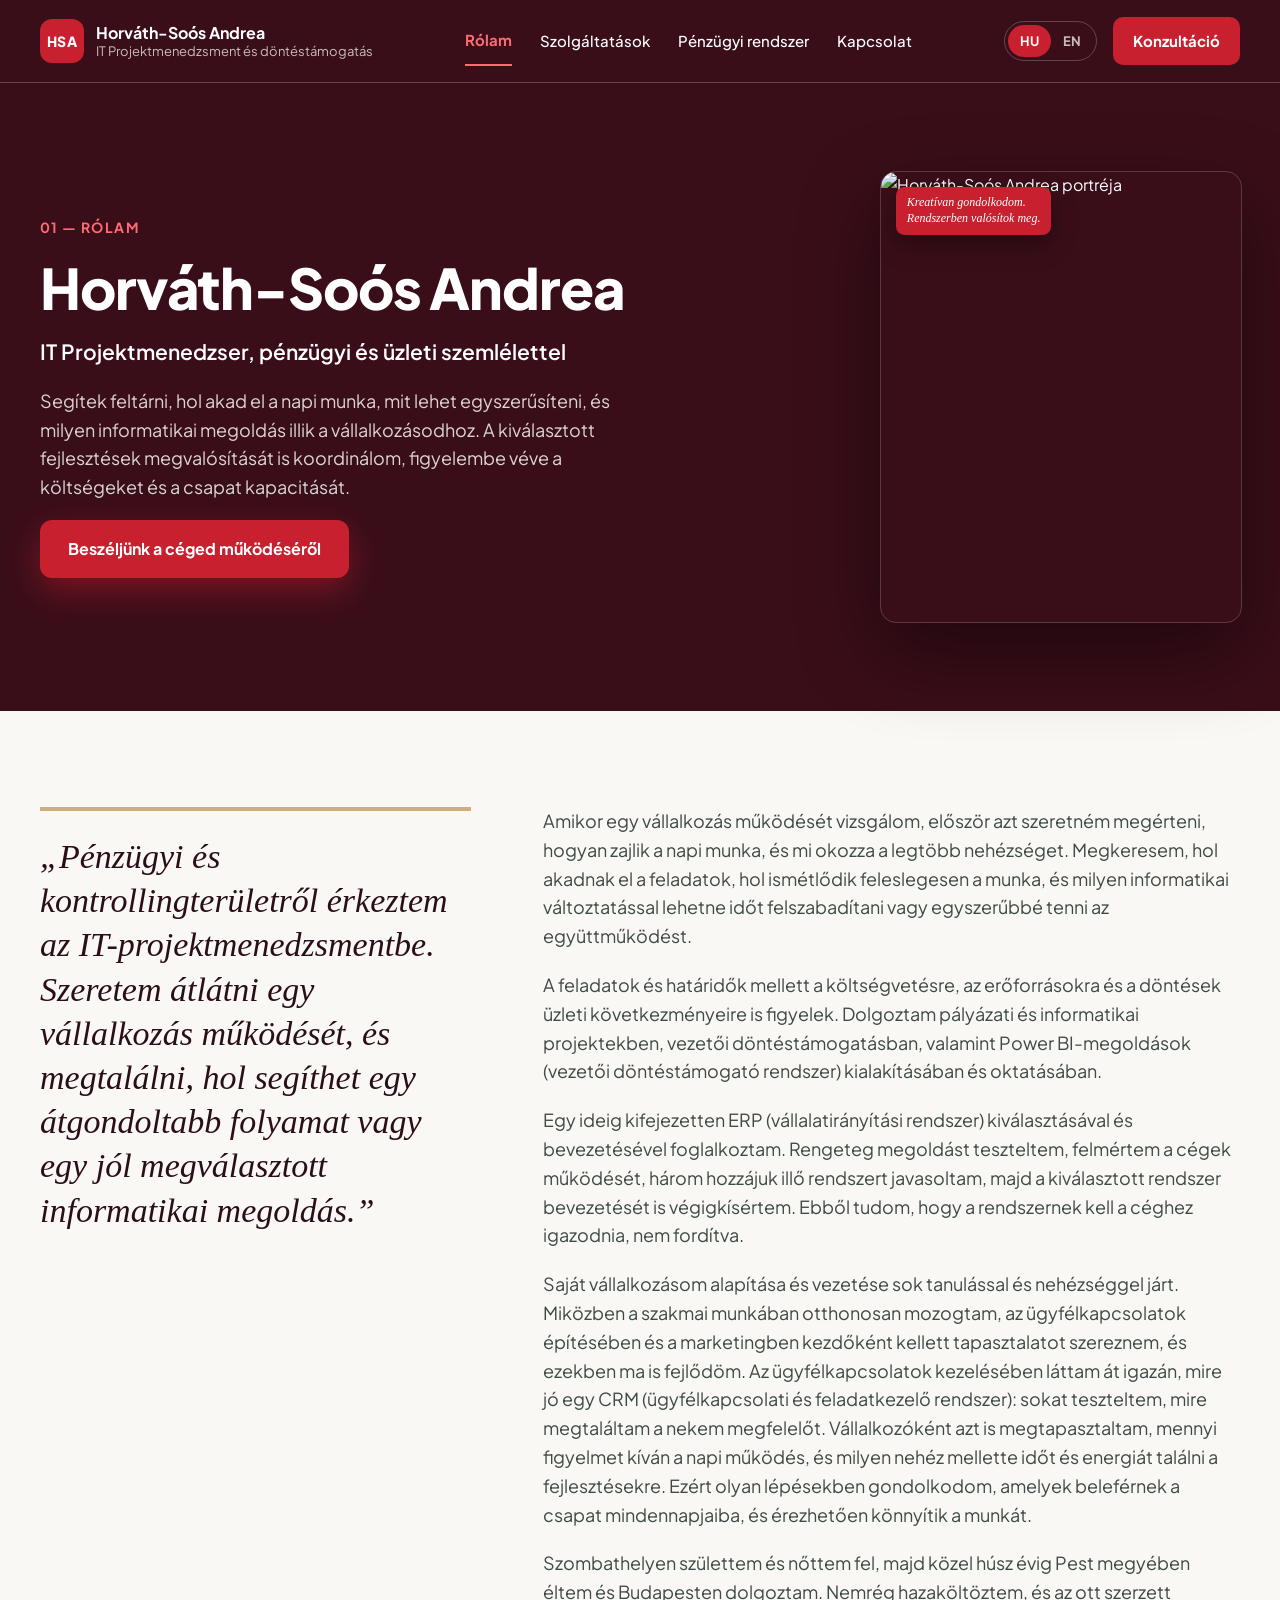
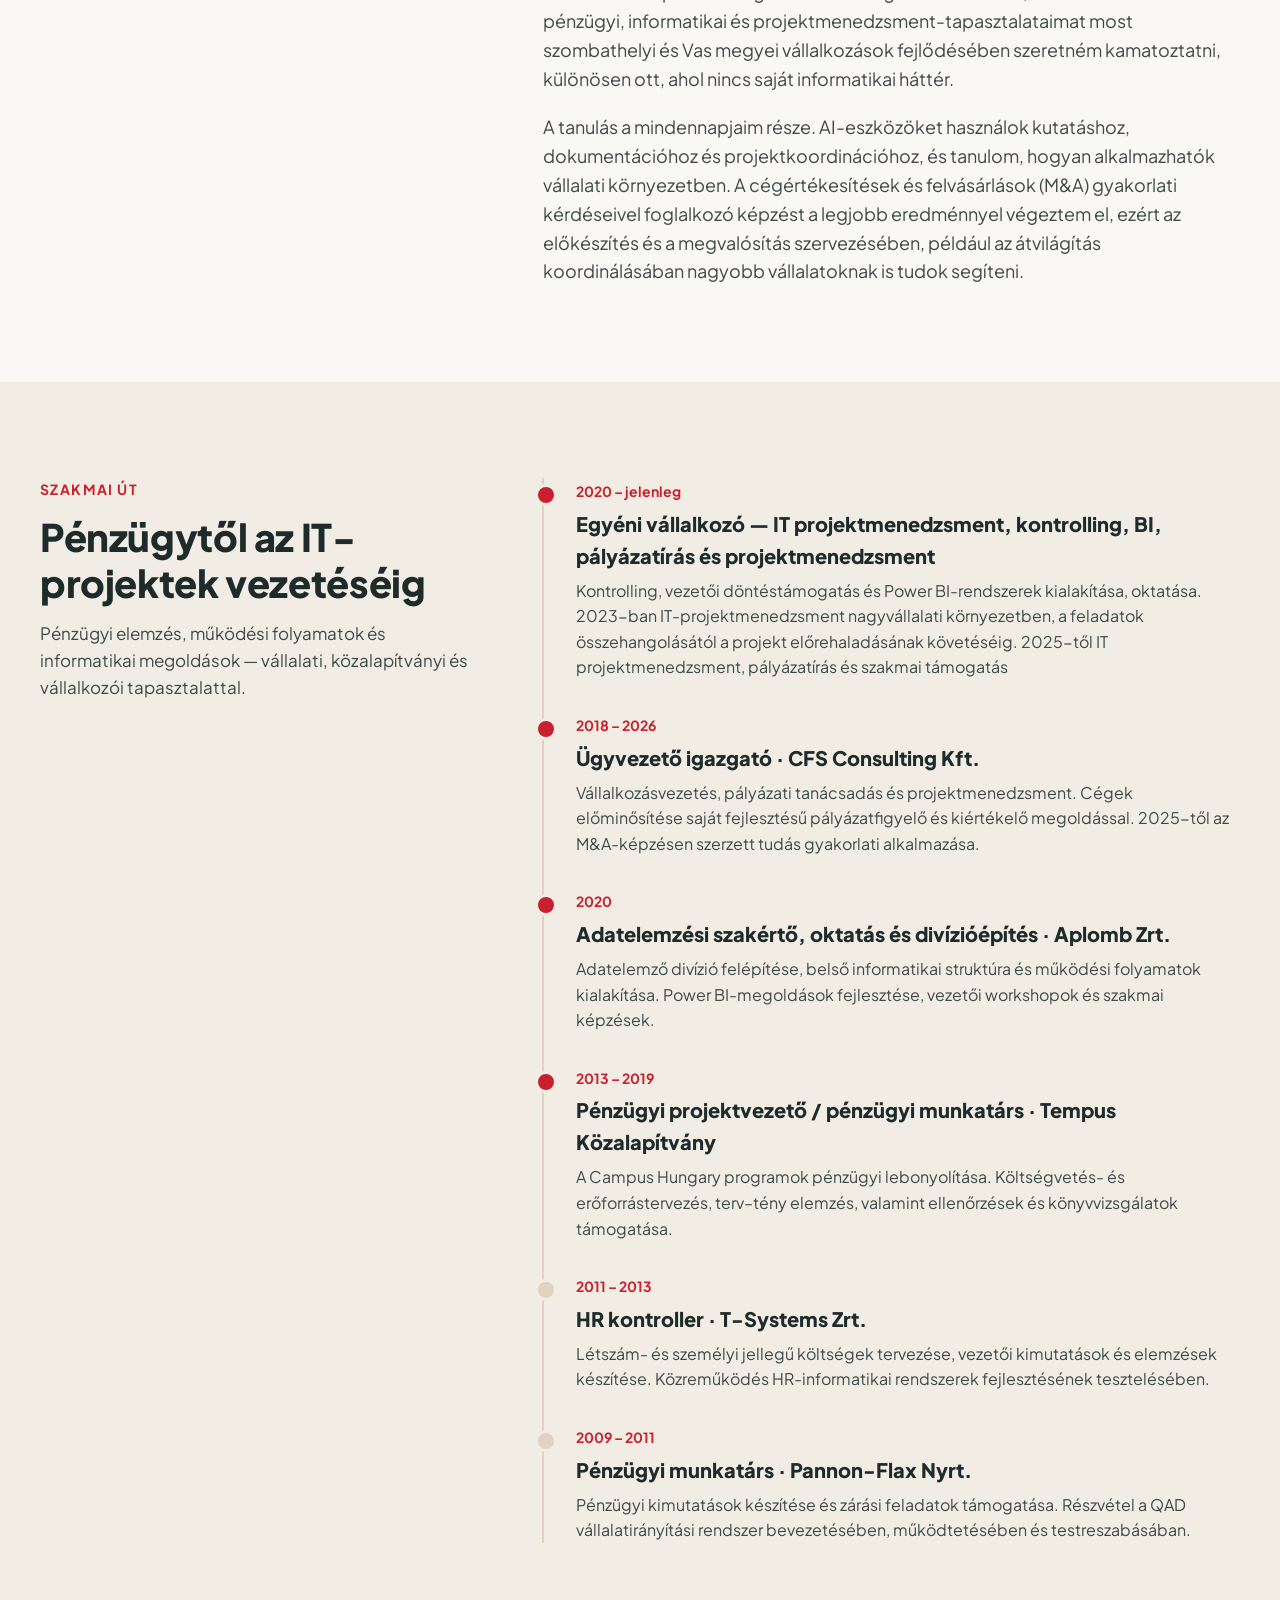
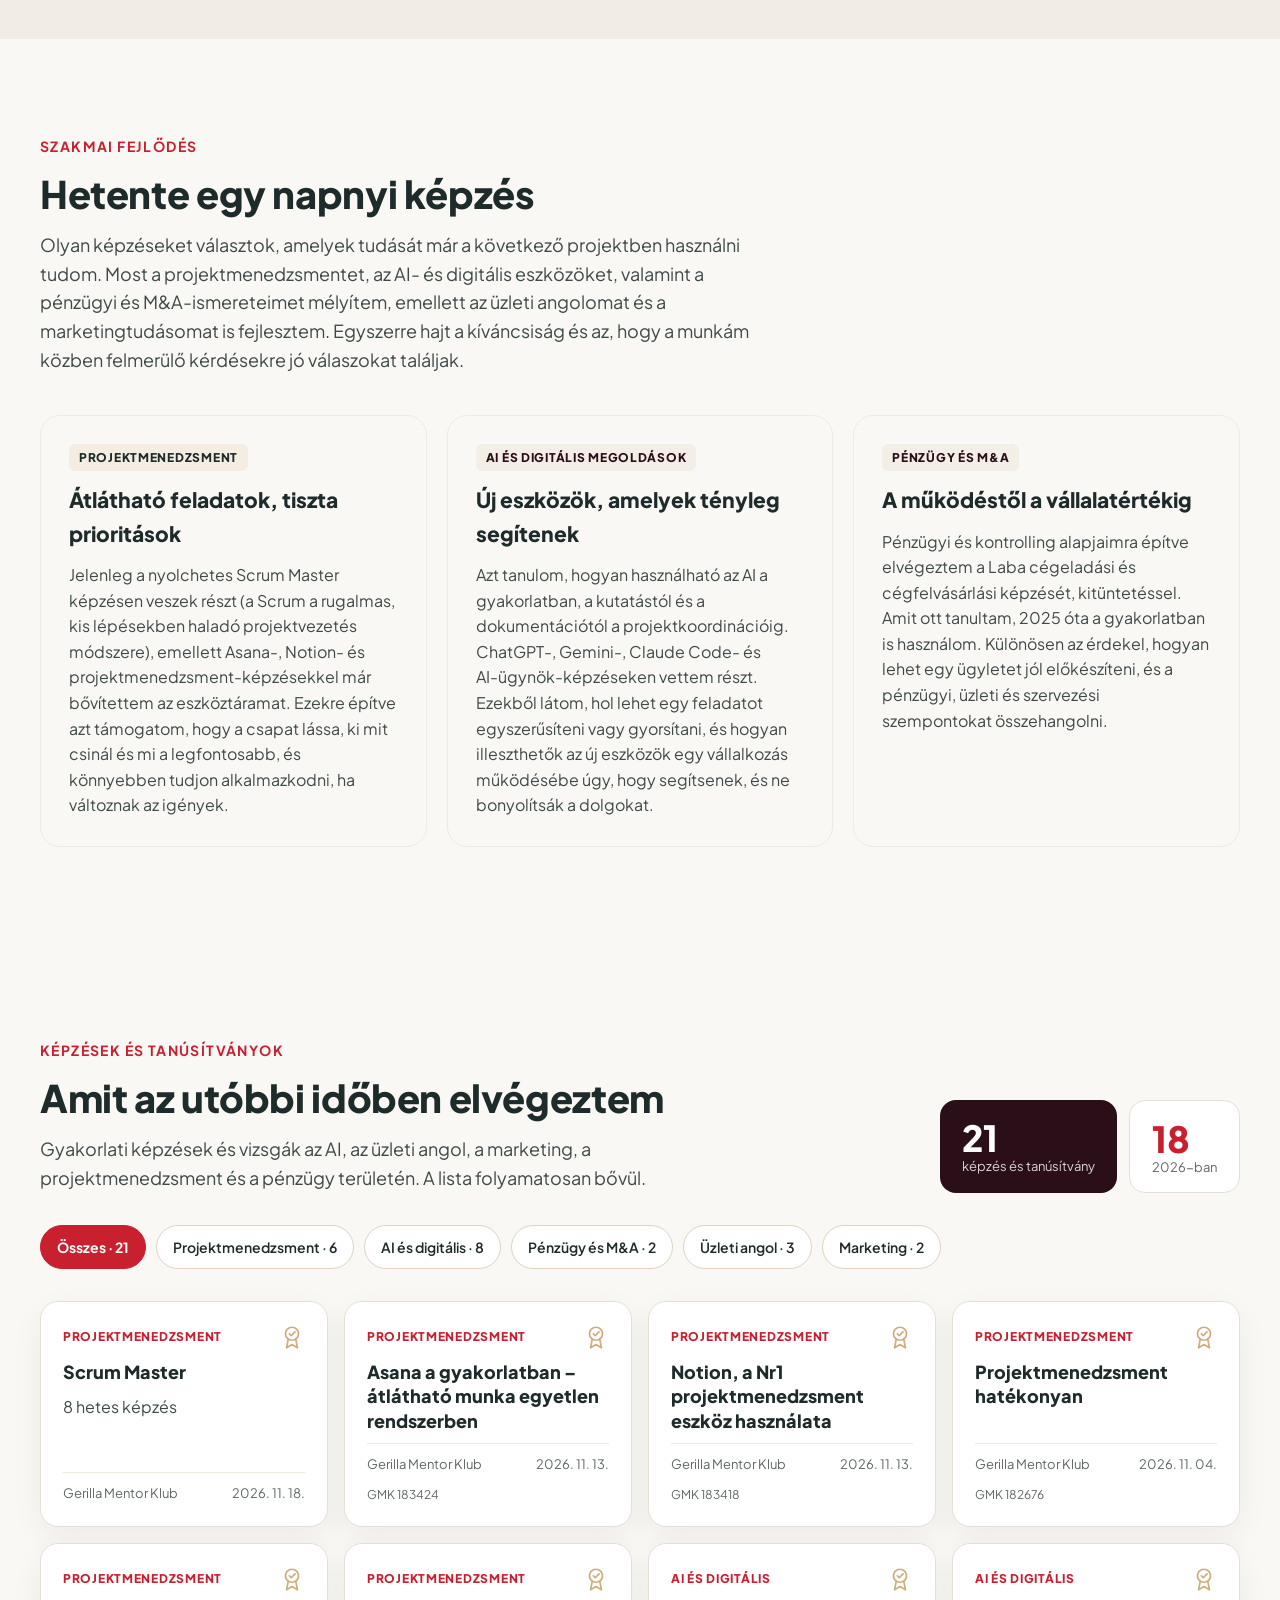
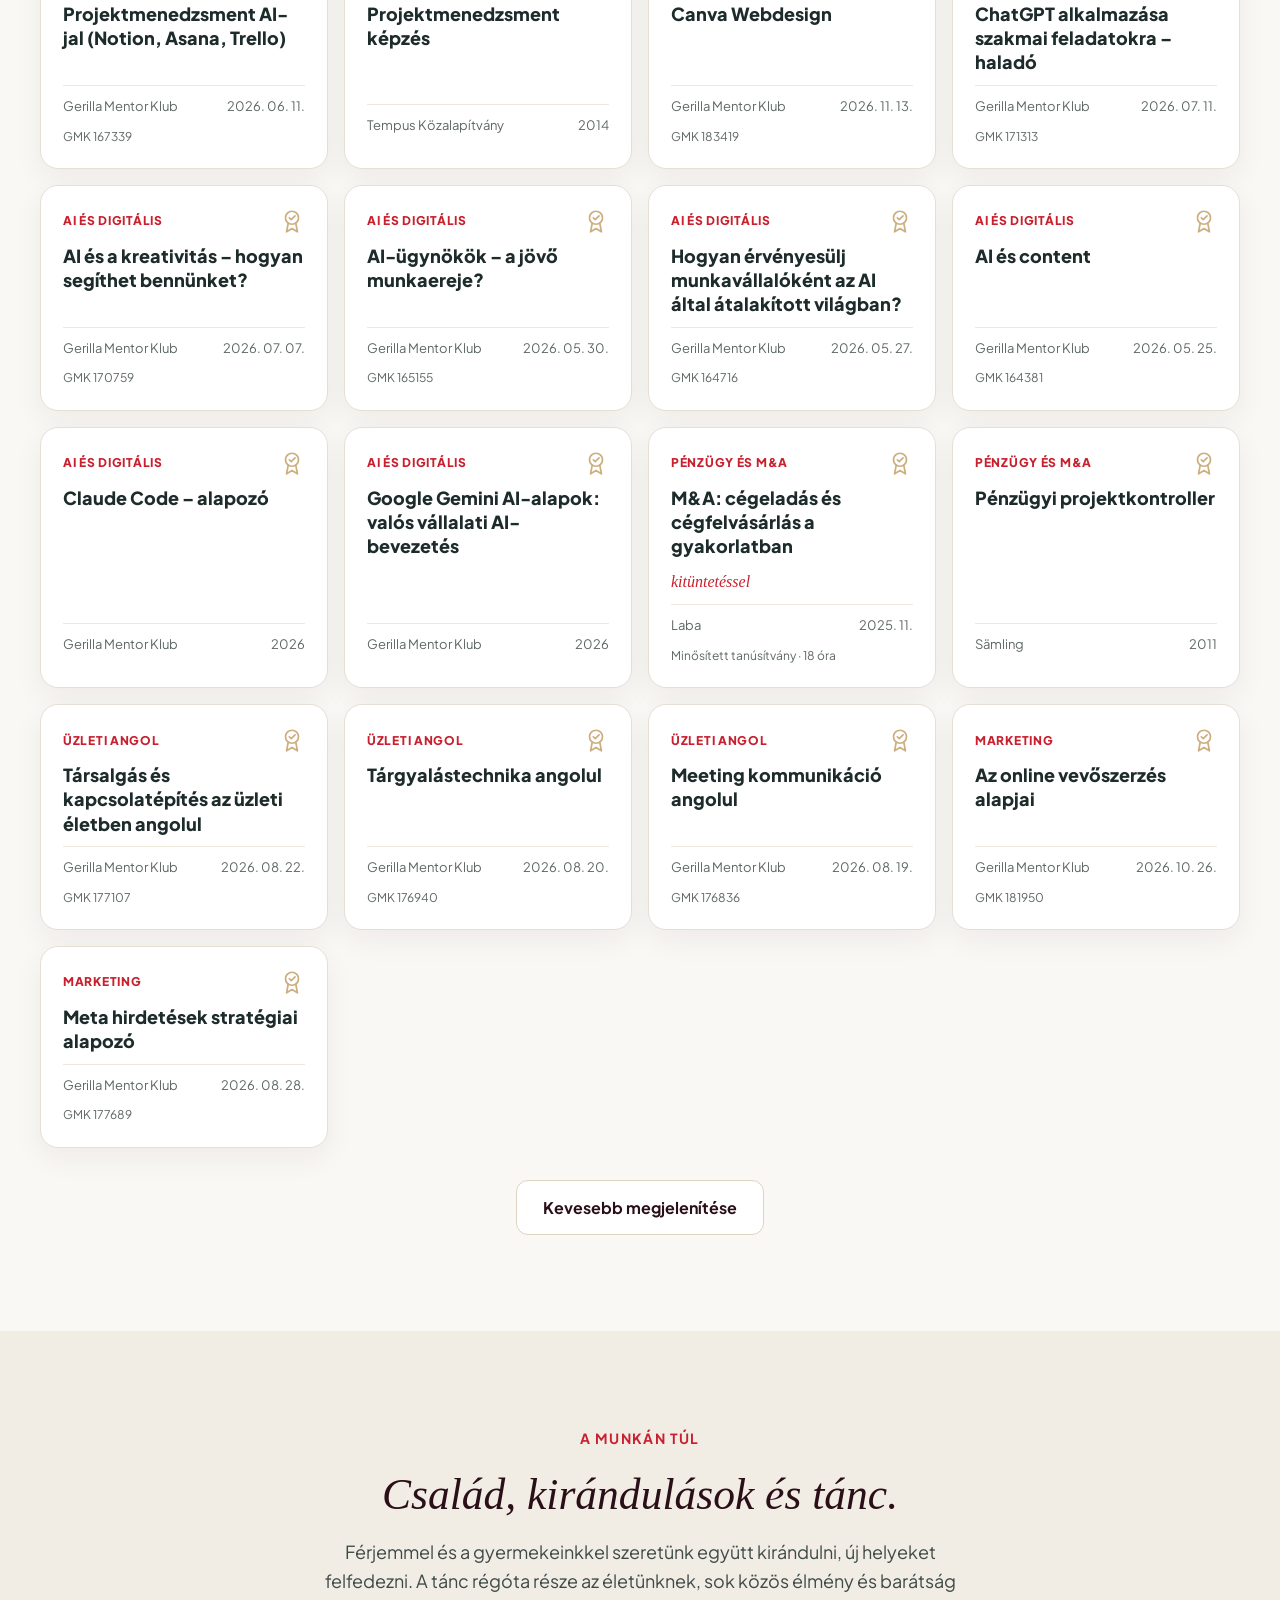
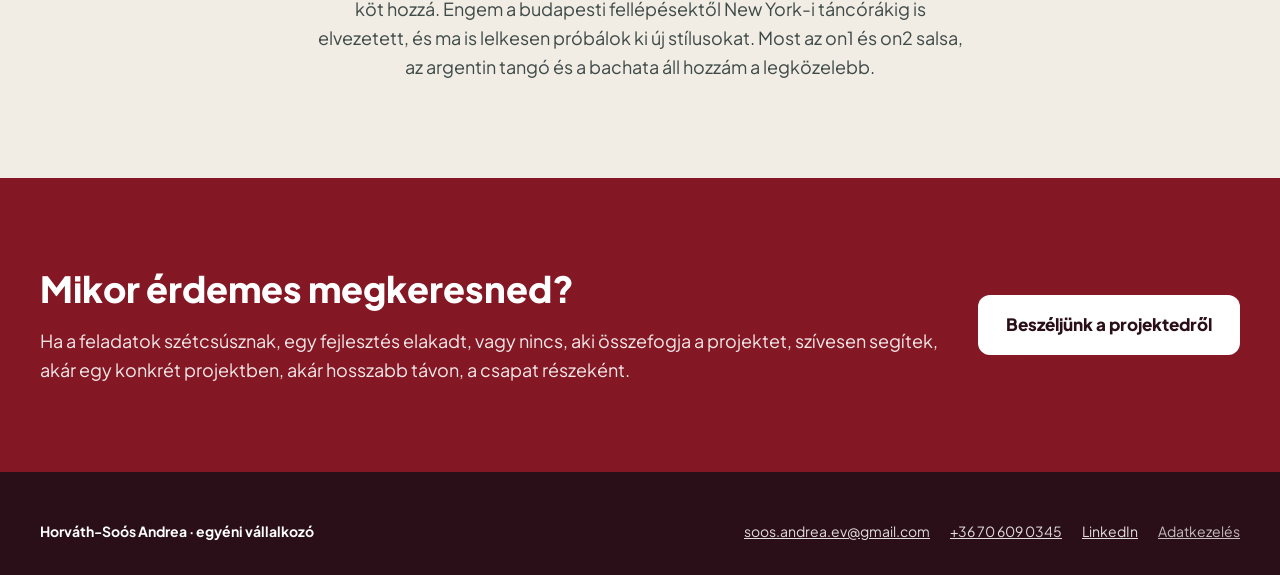
==== commit 45f1963d: "Soften graph background glow and clarify ERP introduction" ====
--- a/index.html
+++ b/index.html
@@ -67,7 +67,7 @@
 <div style="flex: 1.6 1 520px; min-width: 0; display: flex; flex-direction: column; gap: 20px; font-size: 18px; color: #3E4A48">
 <p style="margin: 0">Amikor egy vállalkozás működését vizsgálom, először azt szeretném megérteni, hogyan zajlik a napi munka, és mi okozza a legtöbb nehézséget. Megkeresem, hol akadnak el a feladatok, hol ismétlődik feleslegesen a munka, és milyen informatikai változtatással lehetne időt felszabadítani vagy egyszerűbbé tenni az együttműködést.</p>
 <p style="margin: 0">A feladatok és határidők mellett a költségvetésre, az erőforrásokra és a döntések üzleti következményeire is figyelek. Dolgoztam pályázati és informatikai projektekben, vezetői döntéstámogatásban, valamint Power BI-megoldások (vezetői döntéstámogató rendszer) kialakításában és oktatásában.</p>
-<p style="margin: 0">Egy ideig kifejezetten ERP (vállalatirányítási rendszer) kiválasztásával és bevezetésével foglalkoztam. Rengeteg megoldást teszteltem, felmértem a cégek működését, három hozzájuk illő rendszert javasoltam, majd a választott bevezetését is végigkísértem. Ebből tudom, hogy a rendszernek kell a céghez igazodnia, nem fordítva.</p>
+<p style="margin: 0">Egy ideig kifejezetten ERP (vállalatirányítási rendszer) kiválasztásával és bevezetésével foglalkoztam. Rengeteg megoldást teszteltem, felmértem a cégek működését, három hozzájuk illő rendszert javasoltam, majd a kiválasztott rendszer bevezetését is végigkísértem. Ebből tudom, hogy a rendszernek kell a céghez igazodnia, nem fordítva.</p>
 <p style="margin: 0">Saját vállalkozásom alapítása és vezetése sok tanulással és nehézséggel járt. Miközben a szakmai munkában otthonosan mozogtam, az ügyfélkapcsolatok építésében és a marketingben kezdőként kellett tapasztalatot szereznem, és ezekben ma is fejlődöm. Az ügyfélkapcsolatok kezelésében láttam át igazán, mire jó egy CRM (ügyfélkapcsolati és feladatkezelő rendszer): sokat teszteltem, mire megtaláltam a nekem megfelelőt. Vállalkozóként azt is megtapasztaltam, mennyi figyelmet kíván a napi működés, és milyen nehéz mellette időt és energiát találni a fejlesztésekre. Ezért olyan lépésekben gondolkodom, amelyek beleférnek a csapat mindennapjaiba, és érezhetően könnyítik a munkát.</p>
 <p style="margin: 0">Szombathelyen születtem és nőttem fel, majd közel húsz évig Pest megyében éltem és Budapesten dolgoztam. Nemrég hazaköltöztem, és az ott szerzett pénzügyi, informatikai és projektmenedzsment-tapasztalataimat most szombathelyi és Vas megyei vállalkozások fejlődésében szeretném kamatoztatni, különösen ott, ahol nincs saját informatikai háttér.</p>
 <p style="margin: 0">A tanulás a mindennapjaim része. AI-eszközöket használok kutatáshoz, dokumentációhoz és projektkoordinációhoz, és tanulom, hogyan alkalmazhatók vállalati környezetben. A cégértékesítések és felvásárlások (M&amp;A) gyakorlati kérdéseivel foglalkozó képzést a legjobb eredménnyel végeztem el, ezért az előkészítés és a megvalósítás szervezésében, például az átvilágítás koordinálásában nagyobb vállalatoknak is tudok segíteni.</p>
--- a/assets/css/site.css
+++ b/assets/css/site.css
@@ -0,0 +1,92 @@
+/* Horváth-Soós Andrea – shared styles.
+   Layout and colours live inline in each page (exported from the design canvas);
+   this file holds the shared background art, typography helpers and responsive behaviour. */
+
+html { scroll-behavior: smooth; -webkit-text-size-adjust: 100%; }
+body { margin: 0; background: #FAF8F5; overflow-x: hidden; }
+img { max-width: 100%; }
+
+a { color: #1D2B2A; }
+a:hover { opacity: 0.86; }
+button { -webkit-tap-highlight-color: transparent; }
+
+a:focus-visible,
+button:focus-visible,
+input:focus-visible,
+select:focus-visible,
+textarea:focus-visible {
+  outline: 3px solid #CDAE7E;
+  outline-offset: 2px;
+}
+
+[id] { scroll-margin-top: 24px; }
+
+.serif {
+  font-family: 'Playfair Display', Georgia, serif;
+  font-style: italic;
+  font-weight: 500;
+  letter-spacing: 0;
+}
+
+/* A translucent colour layer softens the graph's glow behind the text. */
+.art-hero { background-image: linear-gradient(rgba(58, 14, 25, 0.48), rgba(58, 14, 25, 0.48)), url(../img/motivum-hero.jpg); background-size: cover; background-position: right center; background-repeat: no-repeat; }
+.art-band { background-image: linear-gradient(rgba(58, 14, 25, 0.48), rgba(58, 14, 25, 0.48)), url(../img/motivum-band.jpg); background-size: cover; background-position: right center; background-repeat: no-repeat; }
+.art-cta  { background-image: linear-gradient(rgba(58, 14, 25, 0.48), rgba(58, 14, 25, 0.48)), url(../img/motivum-cta.jpg);  background-size: cover; background-position: center;       background-repeat: no-repeat; }
+.art-fin  { background-image: linear-gradient(rgba(6, 15, 31, 0.48), rgba(6, 15, 31, 0.48)), url(../img/motivum-kek.jpg);  background-size: cover; background-position: right center; background-repeat: no-repeat; }
+.art-flow { background-image: url(../img/motivum-flow.png); background-size: cover; background-position: center;       background-repeat: no-repeat; }
+.art-kap  {
+  background:
+    linear-gradient(180deg, rgba(58, 14, 25, 0.48) 0, rgba(58, 14, 25, 0.48) 420px, #FAF8F5 420px),
+    url(../img/motivum-band.jpg) right top / auto 420px no-repeat,
+    #3A0E19;
+}
+
+/* Radio pills (Pénzügyi rendszer form) */
+.radio-pill { border: 1.5px solid #DCDAD6; cursor: pointer; }
+.radio-pill:has(input:checked) { border-color: #2455C7; }
+
+.is-hidden { display: none !important; }
+
+/* Mobile navigation */
+.nav-toggle {
+  display: none;
+  align-items: center;
+  justify-content: center;
+  width: 48px;
+  height: 48px;
+  margin-left: auto;
+  padding: 0;
+  border: 0;
+  border-radius: 12px;
+  background: transparent;
+  cursor: pointer;
+}
+
+@media (max-width: 900px) {
+  .nav-toggle { display: inline-flex; flex: 0 0 auto; }
+  .site-header > div > a:first-child { flex: 1 1 0; min-width: 0; }
+  .site-nav,
+  .site-actions { display: none !important; }
+  .site-header.is-open .site-nav {
+    display: flex !important;
+    flex-direction: column;
+    align-items: flex-start !important;
+    width: 100%;
+  }
+  .site-header.is-open .site-actions {
+    display: flex !important;
+    flex-wrap: wrap;
+    width: 100%;
+    padding-bottom: 8px;
+  }
+}
+
+@media (max-width: 520px) {
+  /* keep floating photo badges inside the viewport */
+  [style*="left: -16px"] { left: 12px !important; }
+  [style*="right: -12px"] { right: 12px !important; }
+}
+
+@media (prefers-reduced-motion: reduce) {
+  html { scroll-behavior: auto; }
+}
